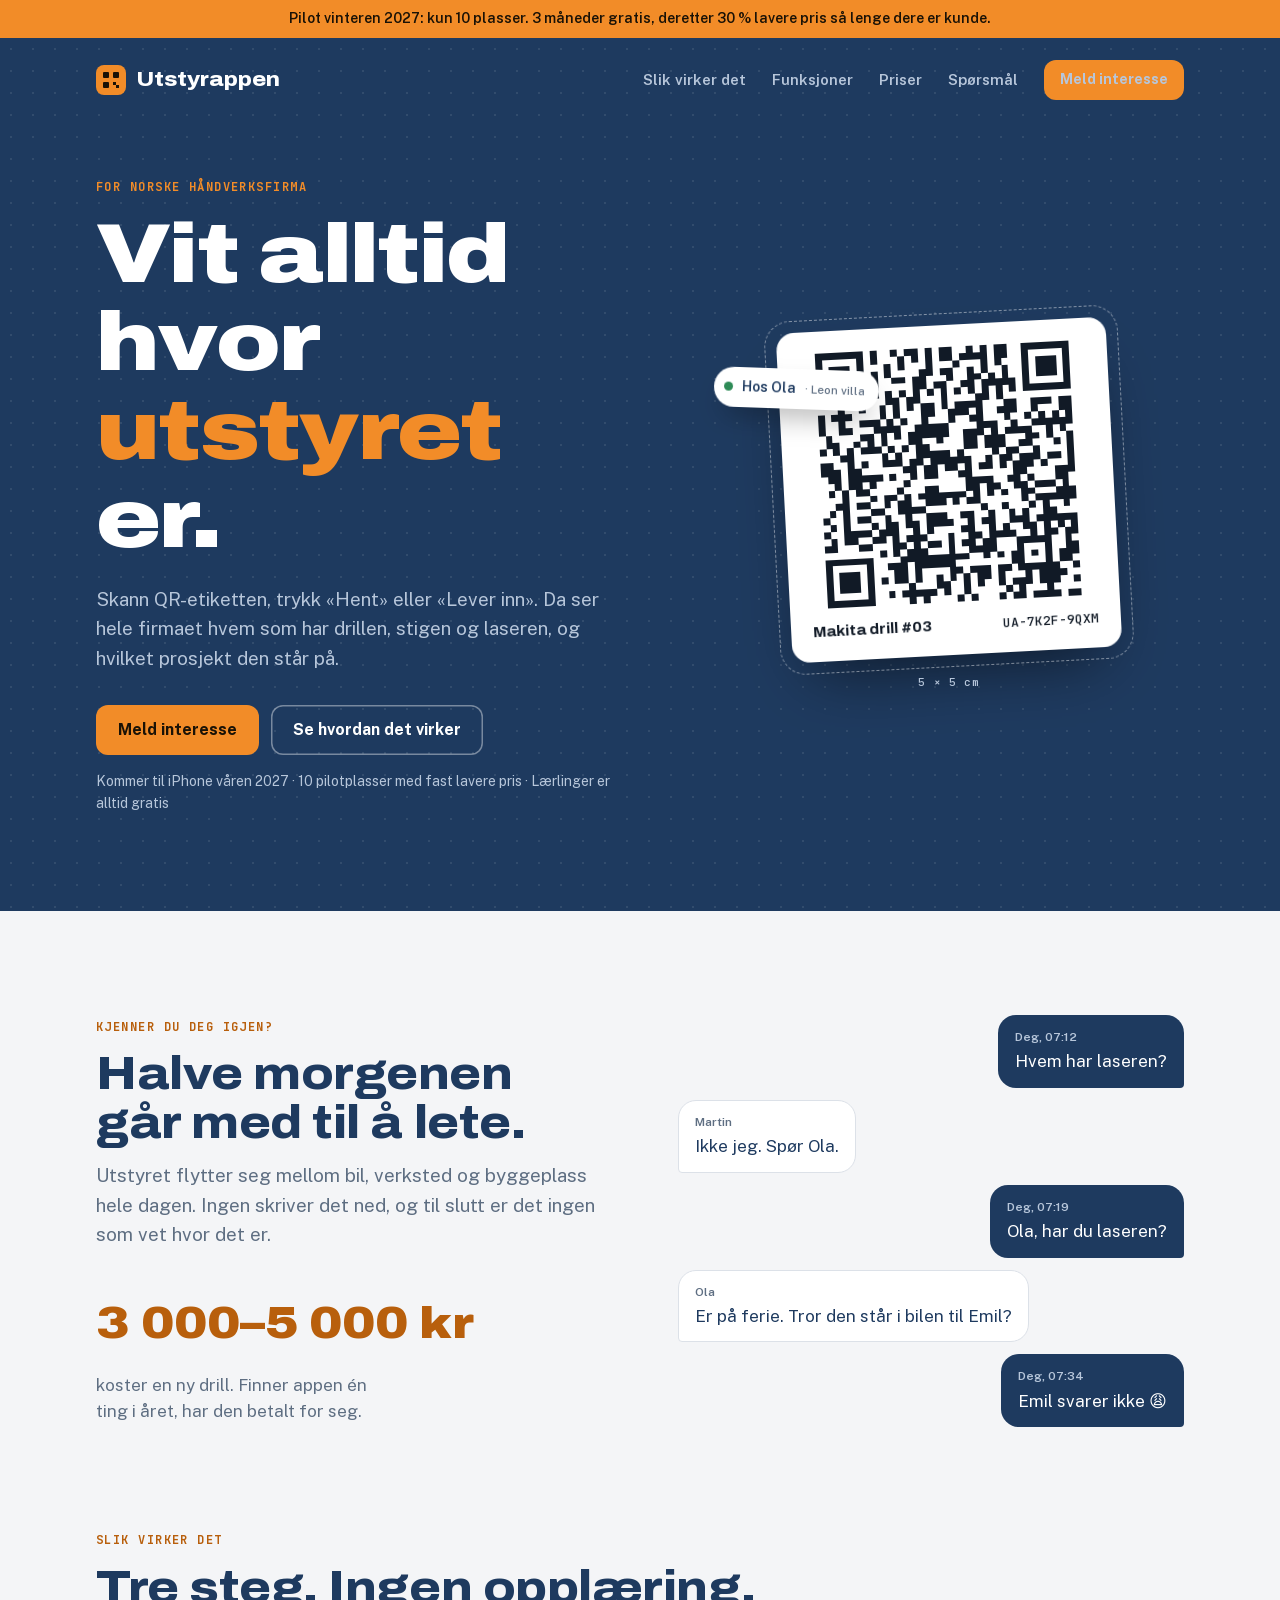
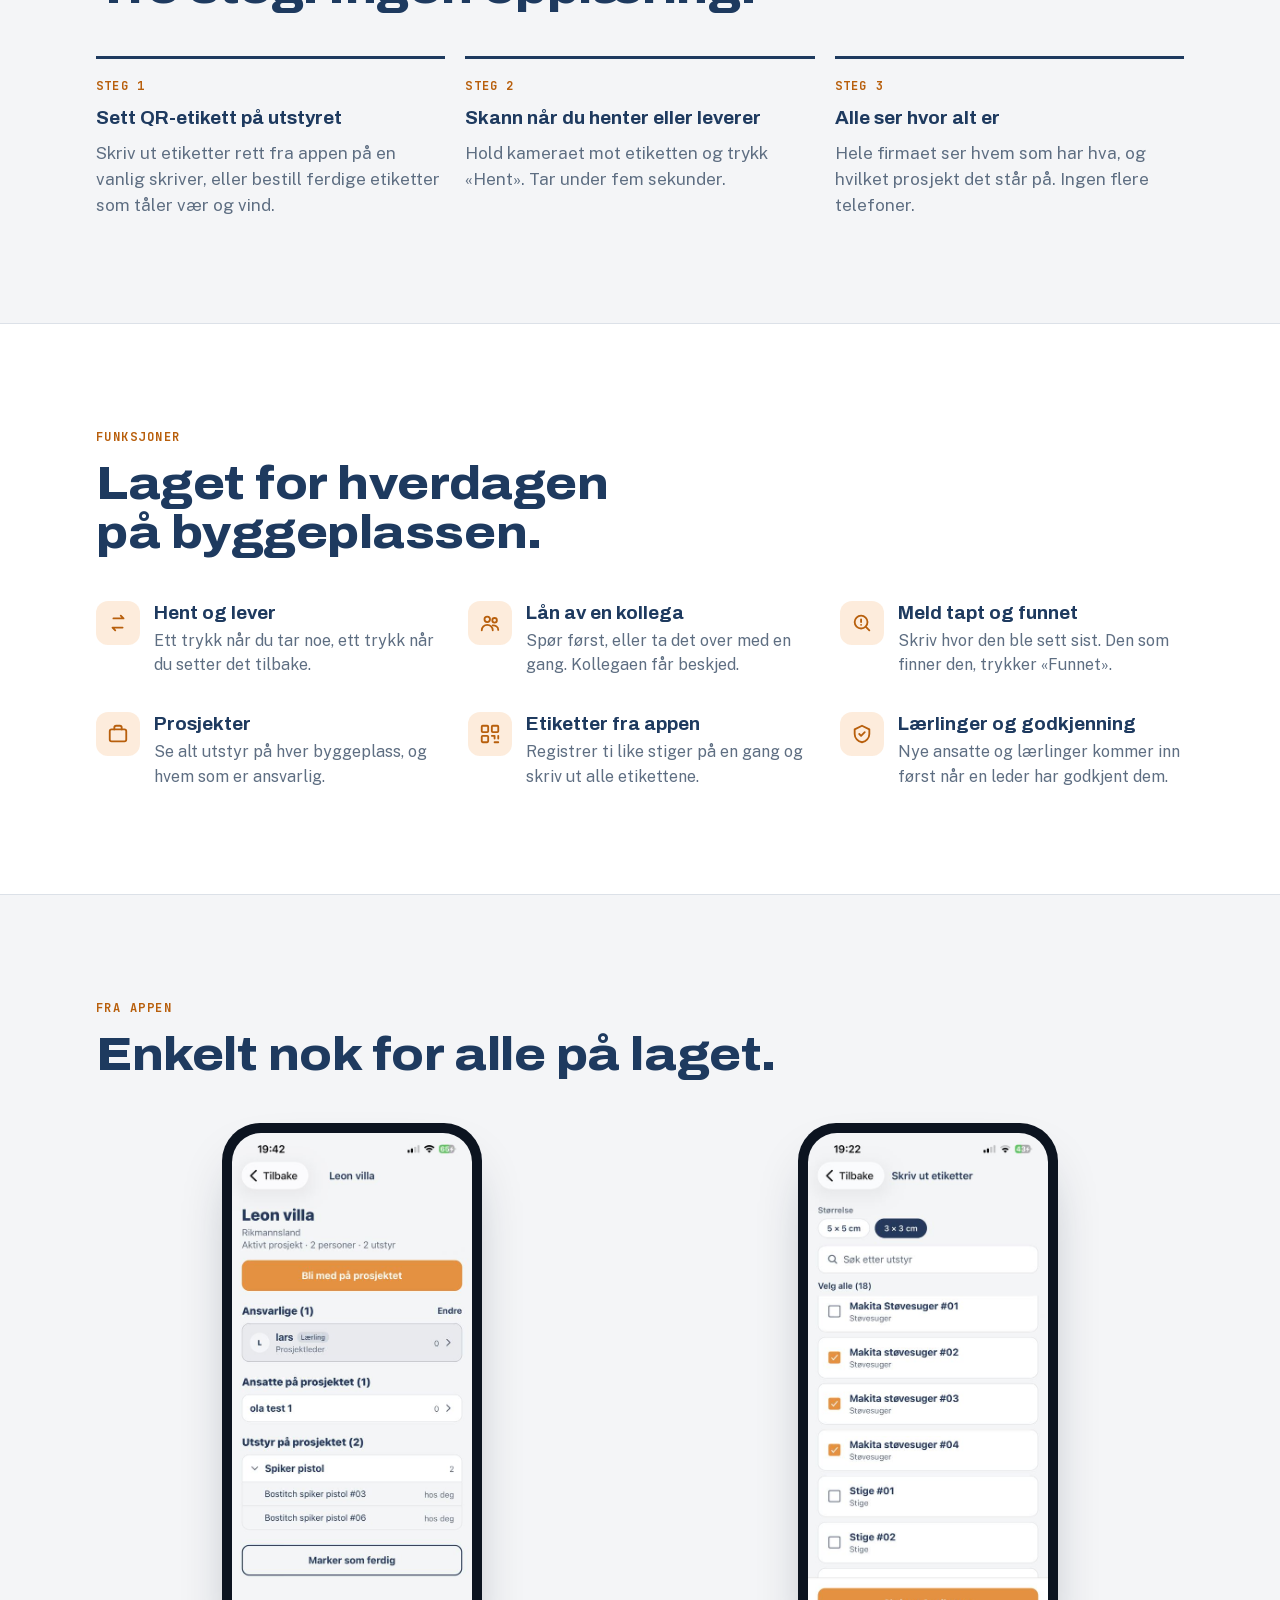
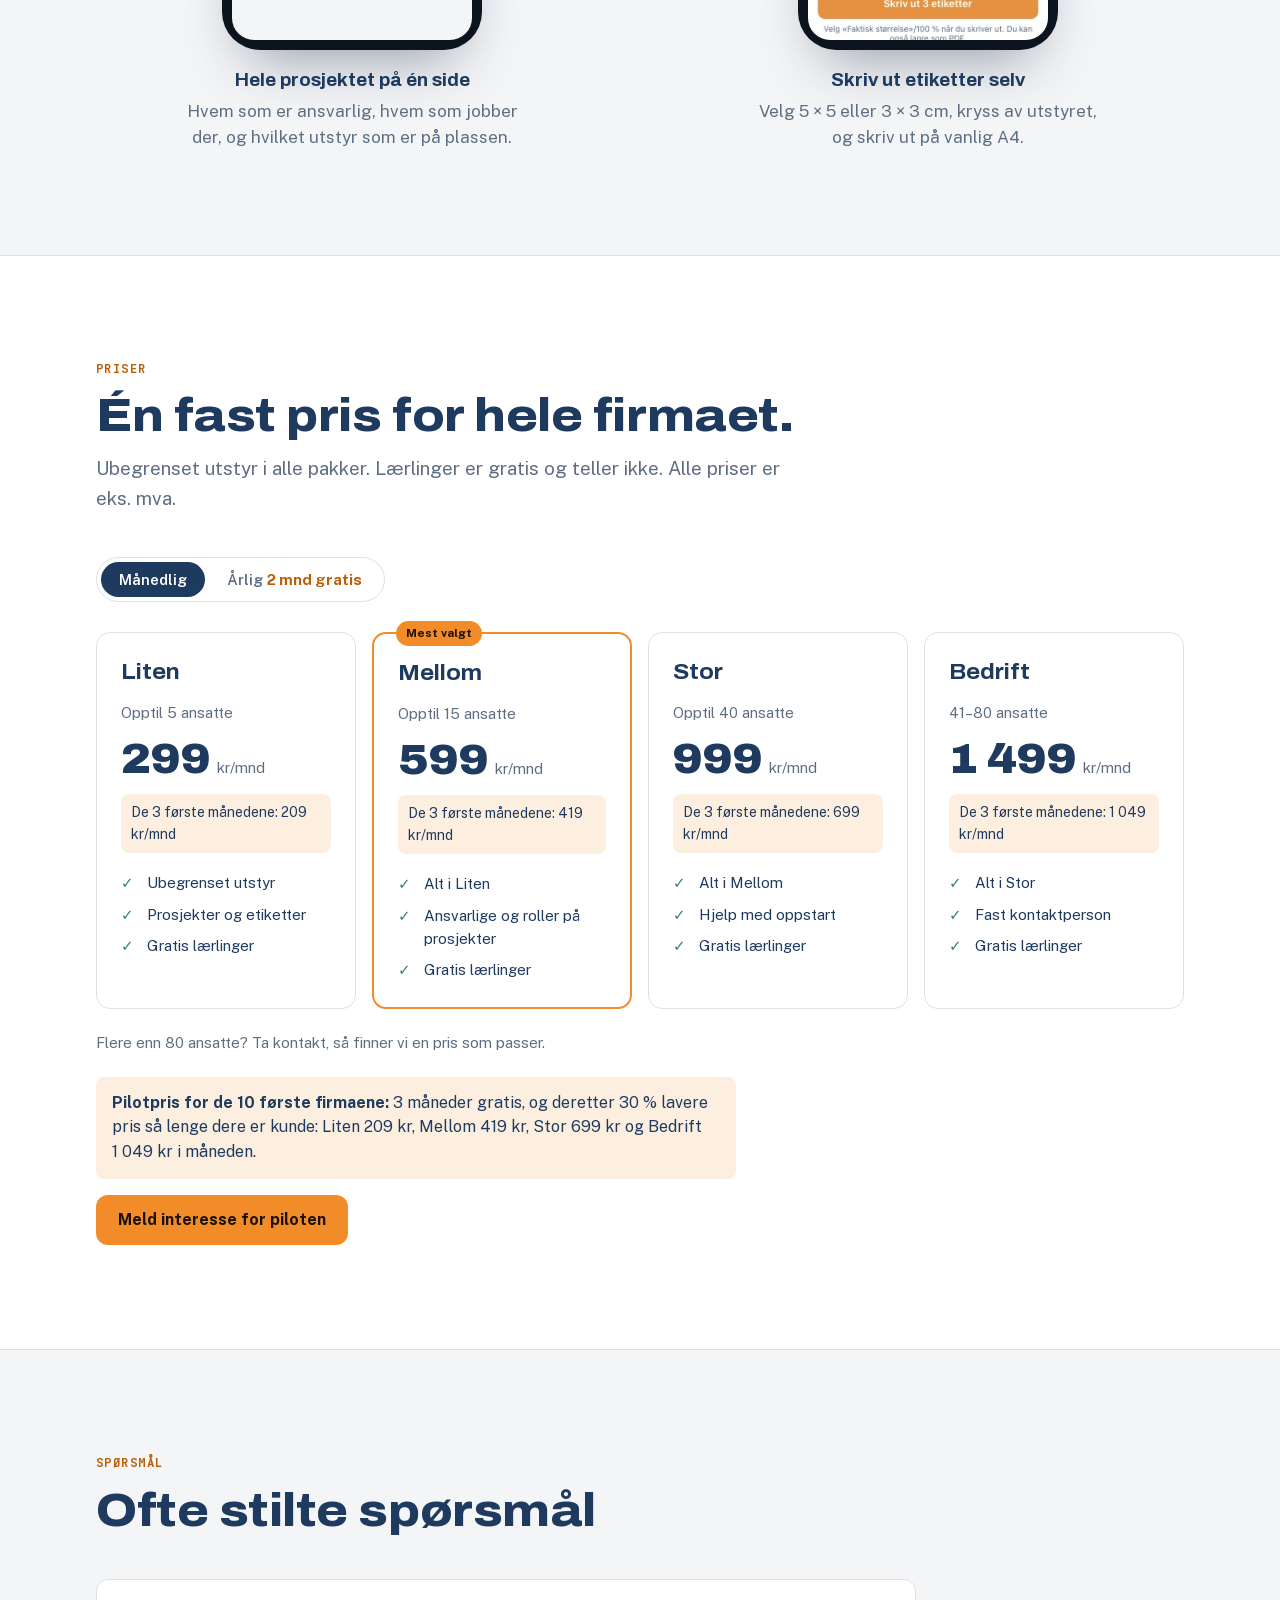
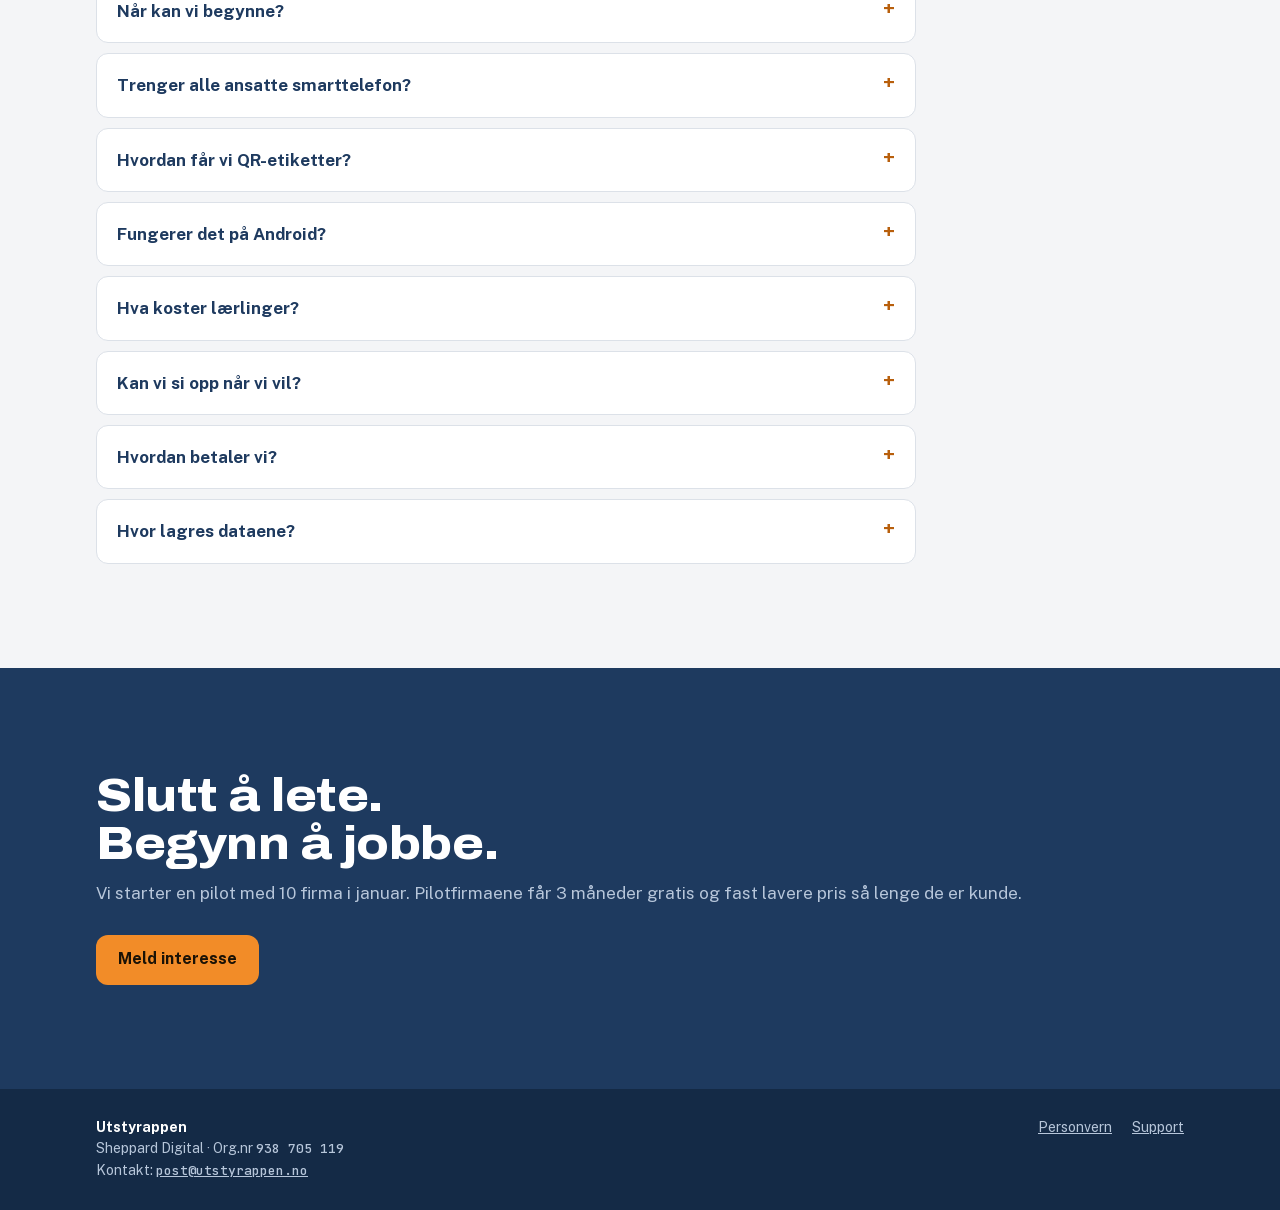
==== index.html @ 73974aae "Nettside: «E-posten er bekreftet»-side" ====
<!doctype html>
<html lang="nb">
<head>
<meta charset="utf-8">
<meta name="viewport" content="width=device-width, initial-scale=1, viewport-fit=cover">
<title>Utstyrappen – vit alltid hvor utstyret er</title>
<meta name="description" content="Utstyrappen holder oversikt over drill, stige, laser og alt annet utstyr i håndverksfirmaet. Skann QR-etiketten, trykk Hent eller Lever inn, og hele firmaet ser hvor alt er.">
<meta property="og:title" content="Utstyrappen – vit alltid hvor utstyret er">
<meta property="og:description" content="Utstyrsoversikt for norske håndverksfirma. Skann, hent og lever – hele firmaet ser hvor alt er.">
<meta property="og:url" content="https://utstyrappen.no/">
<meta property="og:type" content="website">
<meta property="og:locale" content="nb_NO">
<link rel="icon" href="favicon.svg" type="image/svg+xml">
<link rel="stylesheet" href="fonts.css">
<script>
// Lenker fra appens e-poster (bekreft e-post, nytt passord) lander her med nøkler i adressen.
// Send dem videre til en forklarende side, og fjern nøklene fra adressen.
(function () {
  var h = location.hash.slice(1), s = location.search.slice(1);
  if (!/(access_token|error_code|error_description|type)=/.test(h + '&' + s)) return;
  var p = new URLSearchParams(h + '&' + s);
  var dit = p.get('error_code') || p.get('error') ? '?feil=1' : p.get('type') === 'recovery' ? '?type=recovery' : '';
  location.replace('/bekreftet.html' + dit);
})();
</script>
<style>
html { -webkit-text-size-adjust: 100%; }
body { margin: 0; }
img { max-width: 100%; }
/* Layout: a workshop label sheet — navy band hero holding one oversized QR label, then calm white sections on a cool grey ground */
:root {
  --navy: #1E3A5F;
  --navy-deep: #142A46;
  --orange: #F28C28;
  --orange-ink: #B85F0C;
  --bg: #F4F5F7;
  --surface: #FFFFFF;
  --ink: #1E3A5F;
  --muted: #5E6E82;
  --line: #DCE1E8;
  --label: #FFFFFF;
  --label-ink: #111A26;
  --on-navy: #FFFFFF;
  --on-navy-muted: #B7C6DA;
  --font-display: "Archivo", "Arial Narrow", system-ui, sans-serif;
  --font-body: "Public Sans", system-ui, -apple-system, "Segoe UI", sans-serif;
  --font-mono: "JetBrains Mono", ui-monospace, "SF Mono", Menlo, monospace;
  --r: 14px;
}
@media (prefers-color-scheme: dark) {
  :root:not([data-theme="light"]) {
    --navy: #17304F; --navy-deep: #0E1F35; --orange: #F59A3E; --orange-ink: #F59A3E;
    --bg: #0E1621; --surface: #172231; --ink: #E4ECF6; --muted: #93A3B8; --line: #263447;
    --label: #F7F8FA; --label-ink: #111A26; --on-navy: #FFFFFF; --on-navy-muted: #A9BAD0;
    color-scheme: dark;
  }
}
:root[data-theme="dark"] {
  --navy: #17304F; --navy-deep: #0E1F35; --orange: #F59A3E; --orange-ink: #F59A3E;
  --bg: #0E1621; --surface: #172231; --ink: #E4ECF6; --muted: #93A3B8; --line: #263447;
  --label: #F7F8FA; --label-ink: #111A26; --on-navy: #FFFFFF; --on-navy-muted: #A9BAD0;
  color-scheme: dark;
}

* { box-sizing: border-box; }
body { background: var(--bg); color: var(--ink); font-family: var(--font-body); font-size: 17px; line-height: 1.55; }
h1, h2, h3 { font-family: var(--font-display); text-wrap: balance; margin: 0; line-height: 1.05; }
h2 { font-size: clamp(30px, 4.6vw, 46px); font-weight: 800; font-stretch: 112%; letter-spacing: -0.01em; }
h3 { font-size: 19px; font-weight: 700; font-stretch: 100%; line-height: 1.25; }
p { margin: 0; }
a { color: inherit; }
:focus-visible { outline: 3px solid var(--orange); outline-offset: 3px; border-radius: 6px; }

.wrap { max-width: 1120px; margin: 0 auto; padding-left: max(16px, env(safe-area-inset-left, 0px)); padding-right: max(16px, env(safe-area-inset-right, 0px)); }
section { padding-block: clamp(56px, 9vw, 104px); }
.eyebrow { font-family: var(--font-mono); font-size: 12px; font-weight: 700; letter-spacing: 0.12em; text-transform: uppercase; color: var(--orange-ink); }
.lead { color: var(--muted); font-size: 19px; max-width: 58ch; }
.section-head { display: grid; gap: 14px; margin-bottom: 44px; max-width: 760px; }

/* Utkast-stripe */
.draft { background: var(--orange); color: #1A1206; font-size: 14px; font-weight: 600; }
.draft .wrap { padding-block: 8px; display: flex; gap: 8px; flex-wrap: wrap; justify-content: center; text-align: center; }

/* Topplinje + hero */
.hero { background: var(--navy); color: var(--on-navy); padding-block: 0 clamp(56px, 8vw, 96px); position: relative; overflow: hidden; }
.hero::before { content: ""; position: absolute; inset: 0; background-image: radial-gradient(color-mix(in srgb, var(--on-navy) 9%, transparent) 1px, transparent 1px); background-size: 22px 22px; pointer-events: none; }
nav { position: relative; display: flex; align-items: center; justify-content: space-between; gap: 16px; padding-block: 22px; }
.brand { display: flex; align-items: center; gap: 10px; font-family: var(--font-display); font-weight: 800; font-stretch: 110%; font-size: 21px; text-decoration: none; }
.brand-mark { width: 30px; height: 30px; border-radius: 8px; background: var(--orange); display: grid; place-items: center; }
.navlinks { display: flex; gap: 26px; align-items: center; font-weight: 600; font-size: 15px; }
.navlinks a { text-decoration: none; color: var(--on-navy-muted); }
.navlinks a:hover { color: var(--on-navy); }
@media (max-width: 760px) { .navlinks a:not(.btn) { display: none; } }

.hero-grid { position: relative; display: grid; grid-template-columns: 1.15fr 1fr; gap: clamp(32px, 6vw, 80px); align-items: center; padding-top: clamp(24px, 5vw, 56px); }
@media (max-width: 860px) { .hero-grid { grid-template-columns: 1fr; } }
.hero h1 { font-size: clamp(44px, 7.4vw, 84px); font-weight: 900; font-stretch: 118%; letter-spacing: -0.02em; }
.hero h1 em { font-style: normal; color: var(--orange); }
.hero .lead { color: var(--on-navy-muted); margin-top: 22px; }
.cta-row { display: flex; flex-wrap: wrap; gap: 12px; margin-top: 32px; }
.btn { display: inline-flex; align-items: center; justify-content: center; gap: 8px; height: 50px; padding: 0 22px; border-radius: 12px; font-weight: 700; font-size: 16px; text-decoration: none; border: 0; cursor: pointer; font-family: var(--font-body); }
.btn-orange { background: var(--orange); color: #1A1206; }
.btn-orange:hover { filter: brightness(1.06); }
.btn-ghost { background: transparent; color: var(--on-navy); box-shadow: inset 0 0 0 1.5px color-mix(in srgb, var(--on-navy) 40%, transparent); }
.btn-small { height: 40px; padding: 0 16px; font-size: 14px; }
.hero-note { margin-top: 16px; font-size: 14px; color: var(--on-navy-muted); }

/* Den store etiketten */
.label-stage { position: relative; display: grid; place-items: center; padding: 28px 8px 40px; }
.label { position: relative; width: min(330px, 82vw); aspect-ratio: 1; max-width: 100%; background: var(--label); color: var(--label-ink); border-radius: 18px; padding: 22px 22px 18px; display: grid; grid-template-rows: 1fr auto; gap: 12px; box-shadow: 0 30px 60px -20px rgba(0,0,0,.55); transform: rotate(-3deg); }
.label::after { content: ""; position: absolute; inset: -12px; border: 1.5px dashed color-mix(in srgb, var(--on-navy) 45%, transparent); border-radius: 26px; pointer-events: none; }
.label svg { width: 100%; height: 100%; display: block; }
.label svg path[stroke] { stroke: var(--label-ink); }
.label-meta { display: flex; justify-content: space-between; align-items: baseline; gap: 8px; font-family: var(--font-mono); font-size: 13px; }
.label-meta b { font-family: var(--font-display); font-stretch: 105%; font-size: 15px; }
.dim { position: absolute; font-family: var(--font-mono); font-size: 11px; color: var(--on-navy-muted); letter-spacing: .06em; }
.dim-x { bottom: 4px; left: 50%; transform: translateX(-50%); }
.dim-y { right: -6px; top: 50%; transform: translateY(-50%) rotate(90deg); }
.chip { position: absolute; left: 0; top: 18%; background: var(--surface); color: var(--ink); border-radius: 999px; padding: 9px 14px 9px 10px; display: flex; align-items: center; gap: 9px; font-size: 14px; font-weight: 600; box-shadow: 0 14px 30px -12px rgba(0,0,0,.5); transform: rotate(2deg); }
.chip .dot { width: 9px; height: 9px; border-radius: 50%; background: #2E8B57; }
.chip small { color: var(--muted); font-weight: 500; }
@media (max-width: 480px) { .chip { left: -4px; top: 4%; } }

/* Problem */
.calls { display: grid; gap: 12px; max-width: 560px; }
.bubble { background: var(--surface); border: 1px solid var(--line); border-radius: 18px 18px 18px 4px; padding: 12px 16px; width: fit-content; max-width: 100%; }
.bubble.me { justify-self: end; border-radius: 18px 18px 4px 18px; background: var(--navy); color: var(--on-navy); border-color: transparent; }
.bubble small { display: block; font-size: 12px; color: var(--muted); font-weight: 600; margin-bottom: 2px; }
.bubble.me small { color: var(--on-navy-muted); }
.problem-grid { display: grid; grid-template-columns: 1fr 1fr; gap: clamp(32px, 6vw, 80px); align-items: center; }
@media (max-width: 860px) { .problem-grid { grid-template-columns: 1fr; } }
.cost { margin-top: 26px; display: flex; gap: 14px; align-items: baseline; flex-wrap: wrap; }
.cost strong { font-family: var(--font-display); font-weight: 900; font-stretch: 115%; font-size: 44px; color: var(--orange-ink); font-variant-numeric: tabular-nums; }
.cost span { color: var(--muted); max-width: 30ch; }

/* Steg */
.steps { display: grid; grid-template-columns: repeat(3, 1fr); gap: 20px; counter-reset: s; }
@media (max-width: 860px) { .steps { grid-template-columns: 1fr; } }
.step { border-top: 3px solid var(--ink); padding-top: 18px; display: grid; gap: 10px; align-content: start; }
.step::before { counter-increment: s; content: "Steg " counter(s); font-family: var(--font-mono); font-size: 12px; font-weight: 700; letter-spacing: .1em; text-transform: uppercase; color: var(--orange-ink); }
.step p { color: var(--muted); }

/* Funksjoner */
.band { background: var(--surface); border-block: 1px solid var(--line); }
.features { display: grid; grid-template-columns: repeat(3, 1fr); gap: 34px 28px; }
@media (max-width: 860px) { .features { grid-template-columns: repeat(2, 1fr); } }
@media (max-width: 520px) { .features { grid-template-columns: 1fr; } }
.feature { display: grid; grid-template-columns: 44px 1fr; gap: 14px; align-items: start; }
.feature .ico { width: 44px; height: 44px; border-radius: 12px; background: color-mix(in srgb, var(--orange) 16%, transparent); display: grid; place-items: center; color: var(--orange-ink); }
.feature .ico svg { width: 22px; height: 22px; }
.feature div { min-width: 0; display: grid; gap: 4px; }
.feature p { color: var(--muted); font-size: 16px; }

/* Skjermbilder */
.shots { display: grid; grid-template-columns: 1fr 1fr; gap: clamp(24px, 5vw, 64px); align-items: start; }
@media (max-width: 700px) { .shots { grid-template-columns: 1fr; } }
.shot { display: grid; gap: 18px; justify-items: center; text-align: center; }
.phone { width: min(260px, 72vw); max-width: 100%; border-radius: 38px; padding: 10px; background: #0C1420; box-shadow: 0 30px 60px -25px rgba(15,30,50,.45); }
.phone img { display: block; width: 100%; height: auto; aspect-ratio: 9 / 19; object-fit: cover; object-position: top; border-radius: 29px 29px 22px 22px; }
.shot p { color: var(--muted); max-width: 34ch; }

/* Priser */
.toggle { display: inline-flex; background: var(--surface); border: 1px solid var(--line); border-radius: 999px; padding: 4px; gap: 4px; margin-bottom: 30px; }
.toggle button { border: 0; background: transparent; color: var(--muted); font: 600 15px var(--font-body); padding: 9px 18px; border-radius: 999px; cursor: pointer; }
.toggle button[aria-pressed="true"] { background: var(--navy); color: var(--on-navy); }
.toggle .save { color: var(--orange-ink); font-weight: 700; }
.toggle button[aria-pressed="true"] .save { color: var(--orange); }
.plans { display: grid; grid-template-columns: repeat(4, 1fr); gap: 16px; }
@media (max-width: 1000px) { .plans { grid-template-columns: repeat(2, 1fr); } }
@media (max-width: 600px) { .plans { grid-template-columns: 1fr; } }
.plan { background: var(--surface); border: 1px solid var(--line); border-radius: var(--r); padding: 26px 24px; display: grid; gap: 14px; align-content: start; }
.plan.pop { border: 2px solid var(--orange); position: relative; }
.plan.pop::before { content: "Mest valgt"; position: absolute; top: -13px; left: 22px; background: var(--orange); color: #1A1206; font-size: 12px; font-weight: 700; padding: 3px 10px; border-radius: 999px; }
.plan h3 { font-size: 22px; font-stretch: 110%; }
.plan .who { color: var(--muted); font-size: 15px; }
.price { display: flex; align-items: baseline; gap: 6px; font-variant-numeric: tabular-nums; }
.price b { font-family: var(--font-display); font-size: 42px; font-weight: 900; font-stretch: 108%; line-height: 1; }
.price span { color: var(--muted); font-size: 15px; }
.deal { font-size: 14px; background: color-mix(in srgb, var(--orange) 14%, transparent); color: var(--ink); border-radius: 8px; padding: 8px 10px; }
.plan ul { list-style: none; padding: 0; margin: 4px 0 0; display: grid; gap: 8px; font-size: 15px; }
.plan li { display: grid; grid-template-columns: 18px 1fr; gap: 8px; }
.plan li::before { content: "✓"; color: #2E8B57; font-weight: 800; }
.plans-note { margin-top: 22px; color: var(--muted); font-size: 15px; }

/* FAQ */
.faq { display: grid; gap: 10px; max-width: 820px; }
details { background: var(--surface); border: 1px solid var(--line); border-radius: 12px; padding: 0 20px; }
summary { cursor: pointer; list-style: none; padding: 18px 0; font-weight: 700; display: flex; justify-content: space-between; gap: 16px; }
summary::-webkit-details-marker { display: none; }
summary::after { content: "+"; font-family: var(--font-mono); color: var(--orange-ink); font-size: 20px; line-height: 1; }
details[open] summary::after { content: "–"; }
details p { padding-bottom: 18px; color: var(--muted); max-width: 65ch; }

/* Avslutning */
.final { background: var(--navy); color: var(--on-navy); text-align: left; }
.final-grid { display: flex; flex-wrap: wrap; gap: 28px; align-items: center; justify-content: space-between; }
.final h2 { max-width: 16ch; }
.final p { color: var(--on-navy-muted); margin-top: 12px; }

footer { background: var(--navy-deep); color: var(--on-navy-muted); font-size: 14px; }
footer .wrap { padding-block: 28px; display: flex; flex-wrap: wrap; gap: 14px 28px; justify-content: space-between; }
footer .links { display: flex; gap: 20px; flex-wrap: wrap; }
footer .mono { font-family: var(--font-mono); font-size: 13px; }

@media (prefers-reduced-motion: no-preference) {
  .label { animation: settle .9s cubic-bezier(.2,.8,.2,1) both; }
  .chip { animation: pop .5s .6s cubic-bezier(.2,.8,.2,1.2) both; }
  @keyframes settle { from { transform: rotate(-9deg) translateY(14px); } to { transform: rotate(-3deg); } }
  @keyframes pop { from { transform: rotate(2deg) scale(.85); } to { transform: rotate(2deg) scale(1); } }
}
</style>
</head>
<body>

<div class="draft"><div class="wrap">Pilot vinteren 2027: kun 10 plasser. 3 måneder gratis, deretter 30 % lavere pris så lenge dere er kunde.</div></div>

<header class="hero">
  <div class="wrap">
    <nav aria-label="Hovedmeny">
      <a class="brand" href="/">
        <span class="brand-mark" aria-hidden="true">
          <svg width="18" height="18" viewBox="0 0 18 18"><rect x="1" y="1" width="6" height="6" rx="1" fill="#1A1206"/><rect x="11" y="1" width="6" height="6" rx="1" fill="#1A1206"/><rect x="1" y="11" width="6" height="6" rx="1" fill="#1A1206"/><rect x="11" y="11" width="3" height="3" fill="#1A1206"/><rect x="14" y="14" width="3" height="3" fill="#1A1206"/></svg>
        </span>
        Utstyrappen
      </a>
      <div class="navlinks">
        <a href="#slik">Slik virker det</a>
        <a href="#funksjoner">Funksjoner</a>
        <a href="#priser">Priser</a>
        <a href="#sporsmal">Spørsmål</a>
        <a class="btn btn-orange btn-small" href="mailto:post@utstyrappen.no?subject=Interessert%20i%20Utstyrappen&body=Hei%21%0A%0AVi%20er%20interessert%20i%20Utstyrappen.%0A%0AFirma%3A%0AAntall%20ansatte%3A%0ATelefon%3A%0A">Meld interesse</a>
      </div>
    </nav>

    <div class="hero-grid">
      <div>
        <p class="eyebrow" style="color: var(--orange)">For norske håndverksfirma</p>
        <h1 style="margin-top:14px">Vit alltid hvor <em>utstyret</em> er.</h1>
        <p class="lead">Skann QR-etiketten, trykk «Hent» eller «Lever inn». Da ser hele firmaet hvem som har drillen, stigen og laseren, og hvilket prosjekt den står på.</p>
        <div class="cta-row">
          <a class="btn btn-orange" href="mailto:post@utstyrappen.no?subject=Interessert%20i%20Utstyrappen&body=Hei%21%0A%0AVi%20er%20interessert%20i%20Utstyrappen.%0A%0AFirma%3A%0AAntall%20ansatte%3A%0ATelefon%3A%0A">Meld interesse</a>
          <a class="btn btn-ghost" href="#slik">Se hvordan det virker</a>
        </div>
        <p class="hero-note">Kommer til iPhone våren 2027 · 10 pilotplasser med fast lavere pris · Lærlinger er alltid gratis</p>
      </div>

      <div class="label-stage" aria-label="Eksempel på QR-etikett">
        <div class="label">
          <svg aria-hidden="true" xmlns="http://www.w3.org/2000/svg" viewBox="0 0 37 37" shape-rendering="crispEdges"><path stroke="#000000" d="M0 0.5h7m1 0h1m2 0h1m1 0h2m1 0h1m1 0h2m2 0h1m1 0h1m1 0h2m2 0h7M0 1.5h1m5 0h1m1 0h1m3 0h1m1 0h1m1 0h1m1 0h2m1 0h4m1 0h2m2 0h1m5 0h1M0 2.5h1m1 0h3m1 0h1m3 0h1m1 0h1m3 0h1m3 0h1m3 0h1m1 0h1m3 0h1m1 0h3m1 0h1M0 3.5h1m1 0h3m1 0h1m1 0h1m1 0h1m4 0h2m1 0h2m2 0h1m1 0h1m2 0h1m2 0h1m1 0h3m1 0h1M0 4.5h1m1 0h3m1 0h1m1 0h1m2 0h2m1 0h2m3 0h1m2 0h2m1 0h1m1 0h1m2 0h1m1 0h3m1 0h1M0 5.5h1m5 0h1m1 0h1m5 0h2m1 0h2m2 0h2m1 0h5m1 0h1m5 0h1M0 6.5h7m1 0h1m1 0h1m1 0h1m1 0h1m1 0h1m1 0h1m1 0h1m1 0h1m1 0h1m1 0h1m1 0h1m1 0h7M10 7.5h2m1 0h2m3 0h1m4 0h2m1 0h1M3 8.5h1m2 0h1m2 0h1m1 0h1m1 0h1m1 0h2m1 0h1m1 0h4m3 0h2m2 0h3m1 0h2M0 9.5h1m1 0h3m4 0h1m1 0h1m3 0h2m2 0h3m1 0h1m2 0h3m2 0h1m3 0h2M0 10.5h1m2 0h1m2 0h3m1 0h1m1 0h1m2 0h1m3 0h1m2 0h2m3 0h1m2 0h1m1 0h1m1 0h1m1 0h1M0 11.5h1m2 0h2m3 0h4m2 0h5m4 0h3m2 0h1m2 0h6M1 12.5h1m4 0h2m1 0h1m1 0h1m1 0h6m2 0h3m1 0h1m1 0h4m2 0h1m1 0h1M1 13.5h2m2 0h1m1 0h1m1 0h1m3 0h2m2 0h1m3 0h2m1 0h3m3 0h2m1 0h1m2 0h1M0 14.5h1m1 0h1m1 0h1m1 0h3m1 0h1m1 0h1m1 0h2m5 0h2m1 0h3m2 0h2m3 0h1m1 0h1M3 15.5h2m4 0h1m1 0h1m2 0h5m1 0h1m4 0h1m1 0h2m2 0h1m4 0h1M0 16.5h2m2 0h1m1 0h1m2 0h3m1 0h2m1 0h6m2 0h1m1 0h2m1 0h3m1 0h2m1 0h1M0 17.5h3m1 0h2m6 0h2m1 0h2m1 0h2m1 0h1m1 0h2m1 0h1m1 0h3m1 0h1m3 0h1M1 18.5h2m1 0h5m1 0h1m2 0h1m1 0h2m3 0h2m6 0h2m4 0h3M2 19.5h1m1 0h2m1 0h1m4 0h1m8 0h4m2 0h2m1 0h1m3 0h2M1 20.5h1m1 0h1m1 0h2m4 0h1m3 0h2m4 0h2m1 0h2m2 0h2m1 0h3m1 0h1M3 21.5h1m3 0h1m1 0h2m1 0h1m1 0h7m1 0h1m1 0h1m1 0h1m2 0h2m3 0h3M2 22.5h2m1 0h2m2 0h1m1 0h2m2 0h3m1 0h1m1 0h2m6 0h1m1 0h6M1 23.5h1m1 0h1m3 0h2m2 0h4m8 0h1m2 0h1m3 0h1m1 0h1m2 0h1M0 24.5h1m2 0h1m1 0h2m2 0h1m2 0h1m2 0h3m2 0h2m2 0h1m2 0h1m1 0h1m2 0h2M1 25.5h1m1 0h1m3 0h1m1 0h2m1 0h2m1 0h4m2 0h1m1 0h2m2 0h3m1 0h6M0 26.5h1m2 0h4m1 0h3m2 0h1m1 0h1m4 0h2m2 0h1m1 0h1m2 0h2m1 0h1m1 0h1m1 0h1M1 27.5h1m1 0h2m2 0h2m1 0h1m1 0h3m3 0h1m2 0h2m1 0h4m2 0h1m1 0h2m1 0h2M0 28.5h2m3 0h2m3 0h2m1 0h1m1 0h2m1 0h1m1 0h2m1 0h2m3 0h5m2 0h1M8 29.5h1m1 0h1m1 0h3m3 0h1m2 0h4m3 0h1m3 0h1m2 0h2M0 30.5h7m4 0h10m2 0h1m1 0h1m1 0h2m1 0h1m1 0h1m1 0h3M0 31.5h1m5 0h1m2 0h3m1 0h6m8 0h2m3 0h1m1 0h2M0 32.5h1m1 0h3m1 0h1m3 0h2m1 0h1m4 0h2m1 0h3m1 0h2m1 0h6m2 0h1M0 33.5h1m1 0h3m1 0h1m1 0h1m1 0h2m1 0h1m2 0h1m1 0h1m1 0h1m1 0h2m1 0h1m3 0h1m1 0h4M0 34.5h1m1 0h3m1 0h1m5 0h1m3 0h2m2 0h1m1 0h1m2 0h1m1 0h3m1 0h3m2 0h1M0 35.5h1m5 0h1m2 0h1m1 0h5m1 0h1m2 0h1m5 0h1m1 0h1m3 0h1M0 36.5h7m5 0h1m1 0h1m4 0h1m1 0h1m3 0h1m1 0h2m1 0h4m1 0h2"/></svg>

          <div class="label-meta"><b>Makita drill #03</b><span>UA-7K2F-9QXM</span></div>
        </div>
        <span class="dim dim-x">5 × 5 cm</span>
        <div class="chip" aria-hidden="true"><span class="dot"></span>Hos Ola <small>· Leon villa</small></div>
      </div>
    </div>
  </div>
</header>

<main>
  <section>
    <div class="wrap problem-grid">
      <div class="section-head" style="margin:0">
        <p class="eyebrow">Kjenner du deg igjen?</p>
        <h2>Halve morgenen går med til å lete.</h2>
        <p class="lead">Utstyret flytter seg mellom bil, verksted og byggeplass hele dagen. Ingen skriver det ned, og til slutt er det ingen som vet hvor det er.</p>
        <div class="cost"><strong>3 000–5 000 kr</strong><span>koster en ny drill. Finner appen én ting i året, har den betalt for seg.</span></div>
      </div>
      <div class="calls" aria-label="Eksempel på en vanlig samtale">
        <div class="bubble me"><small>Deg, 07:12</small>Hvem har laseren?</div>
        <div class="bubble"><small>Martin</small>Ikke jeg. Spør Ola.</div>
        <div class="bubble me"><small>Deg, 07:19</small>Ola, har du laseren?</div>
        <div class="bubble"><small>Ola</small>Er på ferie. Tror den står i bilen til Emil?</div>
        <div class="bubble me"><small>Deg, 07:34</small>Emil svarer ikke 😩</div>
      </div>
    </div>
  </section>

  <section id="slik" style="padding-top:0">
    <div class="wrap">
      <div class="section-head">
        <p class="eyebrow">Slik virker det</p>
        <h2>Tre steg. Ingen opplæring.</h2>
      </div>
      <div class="steps">
        <div class="step"><h3>Sett QR-etikett på utstyret</h3><p>Skriv ut etiketter rett fra appen på en vanlig skriver, eller bestill ferdige etiketter som tåler vær og vind.</p></div>
        <div class="step"><h3>Skann når du henter eller leverer</h3><p>Hold kameraet mot etiketten og trykk «Hent». Tar under fem sekunder.</p></div>
        <div class="step"><h3>Alle ser hvor alt er</h3><p>Hele firmaet ser hvem som har hva, og hvilket prosjekt det står på. Ingen flere telefoner.</p></div>
      </div>
    </div>
  </section>

  <section id="funksjoner" class="band">
    <div class="wrap">
      <div class="section-head">
        <p class="eyebrow">Funksjoner</p>
        <h2>Laget for hverdagen på byggeplassen.</h2>
      </div>
      <div class="features">
        <div class="feature"><span class="ico"><svg viewBox="0 0 24 24" fill="none" stroke="currentColor" stroke-width="2" stroke-linecap="round" stroke-linejoin="round"><path d="M7 7h11l-3-3M17 17H6l3 3"/></svg></span><div><h3>Hent og lever</h3><p>Ett trykk når du tar noe, ett trykk når du setter det tilbake.</p></div></div>
        <div class="feature"><span class="ico"><svg viewBox="0 0 24 24" fill="none" stroke="currentColor" stroke-width="2" stroke-linecap="round" stroke-linejoin="round"><circle cx="9" cy="8" r="3"/><circle cx="17" cy="9" r="2.5"/><path d="M3 20c0-3.3 2.7-6 6-6s6 2.7 6 6M15 14.5c3 0 6 1.8 6 5"/></svg></span><div><h3>Lån av en kollega</h3><p>Spør først, eller ta det over med en gang. Kollegaen får beskjed.</p></div></div>
        <div class="feature"><span class="ico"><svg viewBox="0 0 24 24" fill="none" stroke="currentColor" stroke-width="2" stroke-linecap="round" stroke-linejoin="round"><circle cx="11" cy="11" r="7"/><path d="m20 20-3.5-3.5M11 8v3M11 14h.01"/></svg></span><div><h3>Meld tapt og funnet</h3><p>Skriv hvor den ble sett sist. Den som finner den, trykker «Funnet».</p></div></div>
        <div class="feature"><span class="ico"><svg viewBox="0 0 24 24" fill="none" stroke="currentColor" stroke-width="2" stroke-linecap="round" stroke-linejoin="round"><rect x="3" y="7" width="18" height="13" rx="2"/><path d="M8 7V5a2 2 0 0 1 2-2h4a2 2 0 0 1 2 2v2"/></svg></span><div><h3>Prosjekter</h3><p>Se alt utstyr på hver byggeplass, og hvem som er ansvarlig.</p></div></div>
        <div class="feature"><span class="ico"><svg viewBox="0 0 24 24" fill="none" stroke="currentColor" stroke-width="2" stroke-linecap="round" stroke-linejoin="round"><rect x="3" y="3" width="7" height="7" rx="1"/><rect x="14" y="3" width="7" height="7" rx="1"/><rect x="3" y="14" width="7" height="7" rx="1"/><path d="M14 14h3v3M21 21h-4M21 14v3"/></svg></span><div><h3>Etiketter fra appen</h3><p>Registrer ti like stiger på en gang og skriv ut alle etikettene.</p></div></div>
        <div class="feature"><span class="ico"><svg viewBox="0 0 24 24" fill="none" stroke="currentColor" stroke-width="2" stroke-linecap="round" stroke-linejoin="round"><path d="M12 3 4 7v5c0 4.4 3.4 8.2 8 9 4.6-.8 8-4.6 8-9V7l-8-4z"/><path d="m9 12 2 2 4-4"/></svg></span><div><h3>Lærlinger og godkjenning</h3><p>Nye ansatte og lærlinger kommer inn først når en leder har godkjent dem.</p></div></div>
      </div>
    </div>
  </section>

  <section>
    <div class="wrap">
      <div class="section-head">
        <p class="eyebrow">Fra appen</p>
        <h2>Enkelt nok for alle på laget.</h2>
      </div>
      <div class="shots">
        <figure class="shot" style="margin:0">
          <div class="phone"><img src="[data-uri]" alt="Prosjektsiden i appen med ansvarlige, ansatte og utstyr på prosjektet" width="520" height="1125" loading="lazy"></div>
          <figcaption><h3>Hele prosjektet på én side</h3><p style="margin-top:6px">Hvem som er ansvarlig, hvem som jobber der, og hvilket utstyr som er på plassen.</p></figcaption>
        </figure>
        <figure class="shot" style="margin:0">
          <div class="phone"><img src="[data-uri]" alt="Utskrift av etiketter i appen, med valg av størrelse og utstyr" width="520" height="1125" loading="lazy"></div>
          <figcaption><h3>Skriv ut etiketter selv</h3><p style="margin-top:6px">Velg 5 × 5 eller 3 × 3 cm, kryss av utstyret, og skriv ut på vanlig A4.</p></figcaption>
        </figure>
      </div>
    </div>
  </section>

  <section id="priser" class="band">
    <div class="wrap">
      <div class="section-head">
        <p class="eyebrow">Priser</p>
        <h2>Én fast pris for hele firmaet.</h2>
        <p class="lead">Ubegrenset utstyr i alle pakker. Lærlinger er gratis og teller ikke. Alle priser er eks. mva.</p>
      </div>
      <div class="toggle" role="group" aria-label="Velg betaling">
        <button id="bill-month" type="button" aria-pressed="true">Månedlig</button>
        <button id="bill-year" type="button" aria-pressed="false">Årlig <span class="save">2 mnd gratis</span></button>
      </div>
      <div class="plans">
        <div class="plan">
          <h3>Liten</h3><p class="who">Opptil 5 ansatte</p>
          <div class="price"><b data-m="299" data-y="2 990">299</b><span data-m="kr/mnd" data-y="kr/år">kr/mnd</span></div>
          <p class="deal" data-m="De 3 første månedene: 209 kr/mnd" data-y="Tilsvarer 249 kr/mnd">De 3 første månedene: 209 kr/mnd</p>
          <ul><li>Ubegrenset utstyr</li><li>Prosjekter og etiketter</li><li>Gratis lærlinger</li></ul>
        </div>
        <div class="plan pop">
          <h3>Mellom</h3><p class="who">Opptil 15 ansatte</p>
          <div class="price"><b data-m="599" data-y="5 990">599</b><span data-m="kr/mnd" data-y="kr/år">kr/mnd</span></div>
          <p class="deal" data-m="De 3 første månedene: 419 kr/mnd" data-y="Tilsvarer 499 kr/mnd">De 3 første månedene: 419 kr/mnd</p>
          <ul><li>Alt i Liten</li><li>Ansvarlige og roller på prosjekter</li><li>Gratis lærlinger</li></ul>
        </div>
        <div class="plan">
          <h3>Stor</h3><p class="who">Opptil 40 ansatte</p>
          <div class="price"><b data-m="999" data-y="9 990">999</b><span data-m="kr/mnd" data-y="kr/år">kr/mnd</span></div>
          <p class="deal" data-m="De 3 første månedene: 699 kr/mnd" data-y="Tilsvarer 833 kr/mnd">De 3 første månedene: 699 kr/mnd</p>
          <ul><li>Alt i Mellom</li><li>Hjelp med oppstart</li><li>Gratis lærlinger</li></ul>
        </div>
        <div class="plan">
          <h3>Bedrift</h3><p class="who">41–80 ansatte</p>
          <div class="price"><b data-m="1 499" data-y="14 990">1 499</b><span data-m="kr/mnd" data-y="kr/år">kr/mnd</span></div>
          <p class="deal" data-m="De 3 første månedene: 1 049 kr/mnd" data-y="Tilsvarer 1 249 kr/mnd">De 3 første månedene: 1 049 kr/mnd</p>
          <ul><li>Alt i Stor</li><li>Fast kontaktperson</li><li>Gratis lærlinger</li></ul>
        </div>
      </div>
      <p class="plans-note">Flere enn 80 ansatte? Ta kontakt, så finner vi en pris som passer.</p>
      <div class="deal" style="margin-top:22px;max-width:640px;font-size:16px;padding:14px 16px"><strong>Pilotpris for de 10 første firmaene:</strong> 3 måneder gratis, og deretter 30 % lavere pris så lenge dere er kunde: Liten 209 kr, Mellom 419 kr, Stor 699 kr og Bedrift 1 049 kr i måneden.</div>
      <p style="margin-top:16px"><a class="btn btn-orange" href="mailto:post@utstyrappen.no?subject=Interessert%20i%20Utstyrappen&body=Hei%21%0A%0AVi%20er%20interessert%20i%20Utstyrappen.%0A%0AFirma%3A%0AAntall%20ansatte%3A%0ATelefon%3A%0A">Meld interesse for piloten</a></p>
    </div>
  </section>

  <section id="sporsmal">
    <div class="wrap">
      <div class="section-head">
        <p class="eyebrow">Spørsmål</p>
        <h2>Ofte stilte spørsmål</h2>
      </div>
      <div class="faq">
        <details><summary>Når kan vi begynne?</summary><p>Vi starter en pilot med 10 firma i januar 2027, og appen kommer i App Store våren 2027. Pilotfirmaene får 3 måneder gratis, og deretter 30 % lavere pris så lenge de er kunde. Meld interesse, så tar vi kontakt og viser deg appen.</p></details>
        <details><summary>Trenger alle ansatte smarttelefon?</summary><p>Ja, appen brukes på mobilen. Den er gratis å laste ned for alle i firmaet. Det er firmaet som betaler abonnementet.</p></details>
        <details><summary>Hvordan får vi QR-etiketter?</summary><p>Du kan skrive dem ut selv fra appen på en vanlig skriver. Velg «Faktisk størrelse» eller 100 % når du skriver ut. Ferdige etiketter som tåler vær og vind kommer i salg senere.</p></details>
        <details><summary>Fungerer det på Android?</summary><p>Appen kommer først til iPhone. Android kommer etter.</p></details>
        <details><summary>Hva koster lærlinger?</summary><p>Ingenting. Lærlinger er gratis i alle pakker og teller ikke med i antall ansatte.</p></details>
        <details><summary>Kan vi si opp når vi vil?</summary><p>Ja. Med månedlig betaling kan dere si opp fra neste måned. Årlig betaling gjelder ut året dere har betalt for.</p></details>
        <details><summary>Hvordan betaler vi?</summary><p>Dere får faktura fra oss, månedlig eller årlig. Det skjer utenfor appen, så det er ingen kjøp i App Store.</p></details>
        <details><summary>Hvor lagres dataene?</summary><p>Dataene lagres trygt i EU, på servere i Stockholm, og deles aldri med andre. Hver bedrift ser bare sitt eget utstyr. Du finner detaljene i personvernerklæringen.</p></details>
      </div>
    </div>
  </section>

  <section class="final">
    <div class="wrap final-grid">
      <div>
        <h2>Slutt å lete. Begynn å jobbe.</h2>
        <p>Vi starter en pilot med 10 firma i januar. Pilotfirmaene får 3 måneder gratis og fast lavere pris så lenge de er kunde.</p>
      </div>
      <a class="btn btn-orange" href="mailto:post@utstyrappen.no?subject=Interessert%20i%20Utstyrappen&body=Hei%21%0A%0AVi%20er%20interessert%20i%20Utstyrappen.%0A%0AFirma%3A%0AAntall%20ansatte%3A%0ATelefon%3A%0A">Meld interesse</a>
    </div>
  </section>
</main>

<footer>
  <div class="wrap">
    <div>
      <div style="color:var(--on-navy);font-weight:700">Utstyrappen</div>
      <div>Sheppard Digital · Org.nr <span class="mono">938 705 119</span></div>
      <div>Kontakt: <a class="mono" href="mailto:post@utstyrappen.no">post@utstyrappen.no</a></div>
    </div>
    <div class="links">
      <a href="personvern.html">Personvern</a>
      <a href="mailto:support@utstyrappen.no">Support</a>
    </div>
  </div>
</footer>

<script>
(function () {
  var m = document.getElementById('bill-month');
  var y = document.getElementById('bill-year');
  function set(mode) {
    m.setAttribute('aria-pressed', String(mode === 'm'));
    y.setAttribute('aria-pressed', String(mode === 'y'));
    document.querySelectorAll('[data-m]').forEach(function (el) {
      el.textContent = el.getAttribute(mode === 'm' ? 'data-m' : 'data-y');
    });
  }
  m.addEventListener('click', function () { set('m'); });
  y.addEventListener('click', function () { set('y'); });
})();
</script>
</body>
</html>
---- fonts.css ----
/* Skriftene ligger på vår egen server (ingen henting fra Google ved besøk). Bare latinske tegn, inkl. æøå. */
@font-face { font-family: 'Archivo'; font-style: normal; font-weight: 400 900; font-stretch: 62% 125%; font-display: swap; src: url(fonts/Archivo.woff2) format('woff2'); }
@font-face { font-family: 'Public Sans'; font-style: normal; font-weight: 400 700; font-display: swap; src: url(fonts/PublicSans.woff2) format('woff2'); }
@font-face { font-family: 'JetBrains Mono'; font-style: normal; font-weight: 500 700; font-display: swap; src: url(fonts/JetBrainsMono.woff2) format('woff2'); }
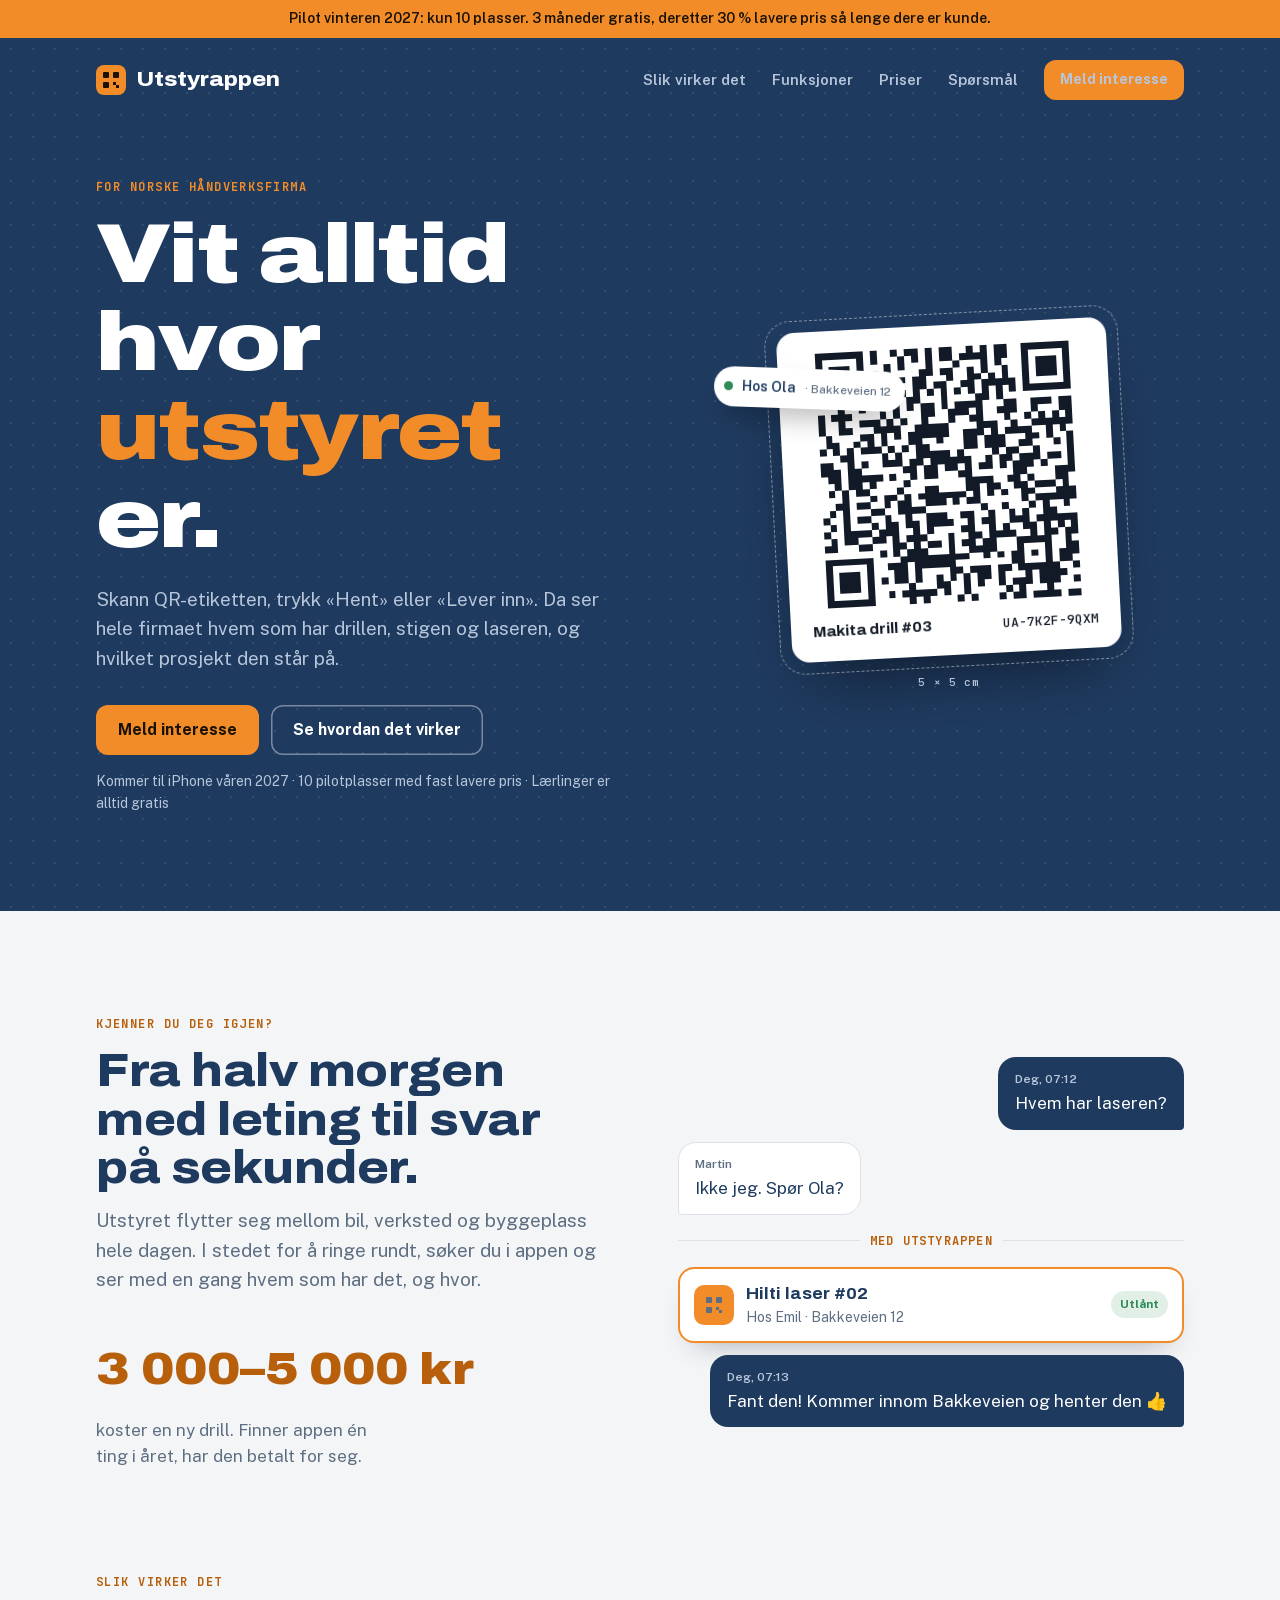
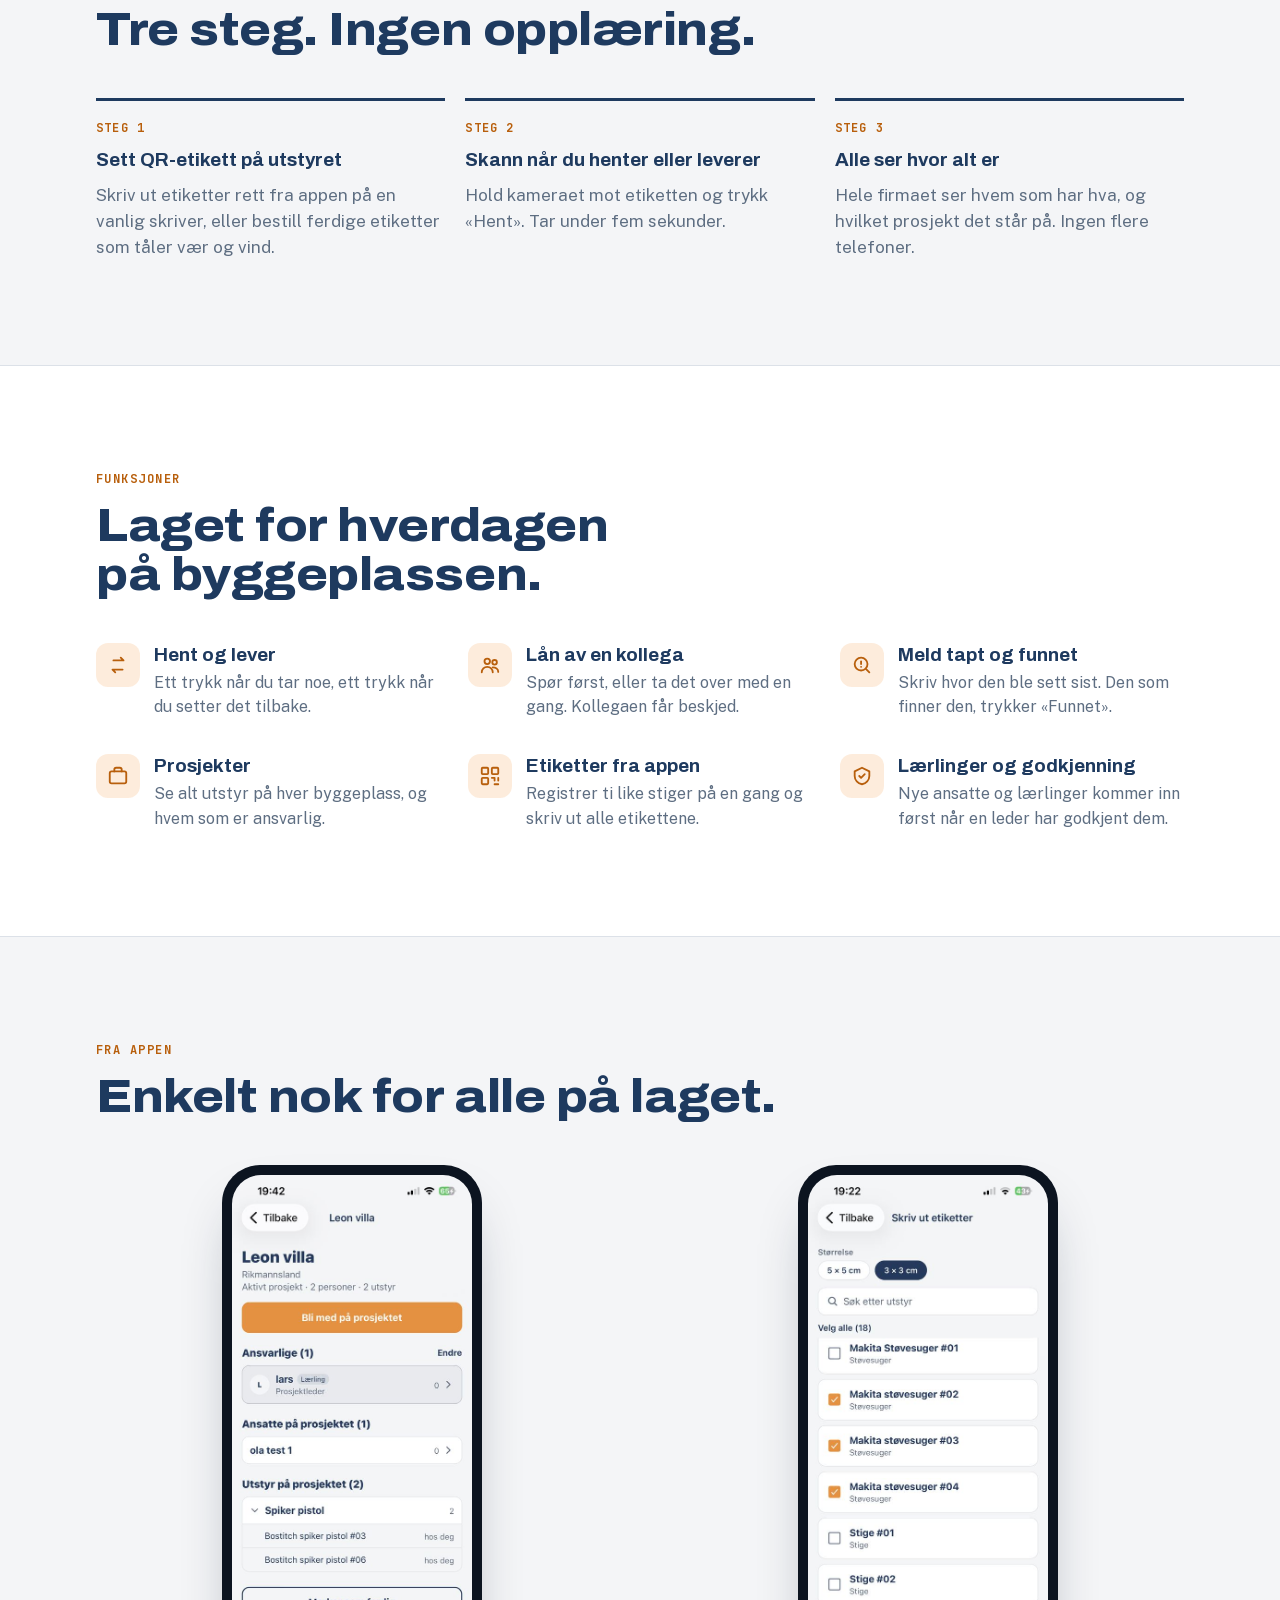
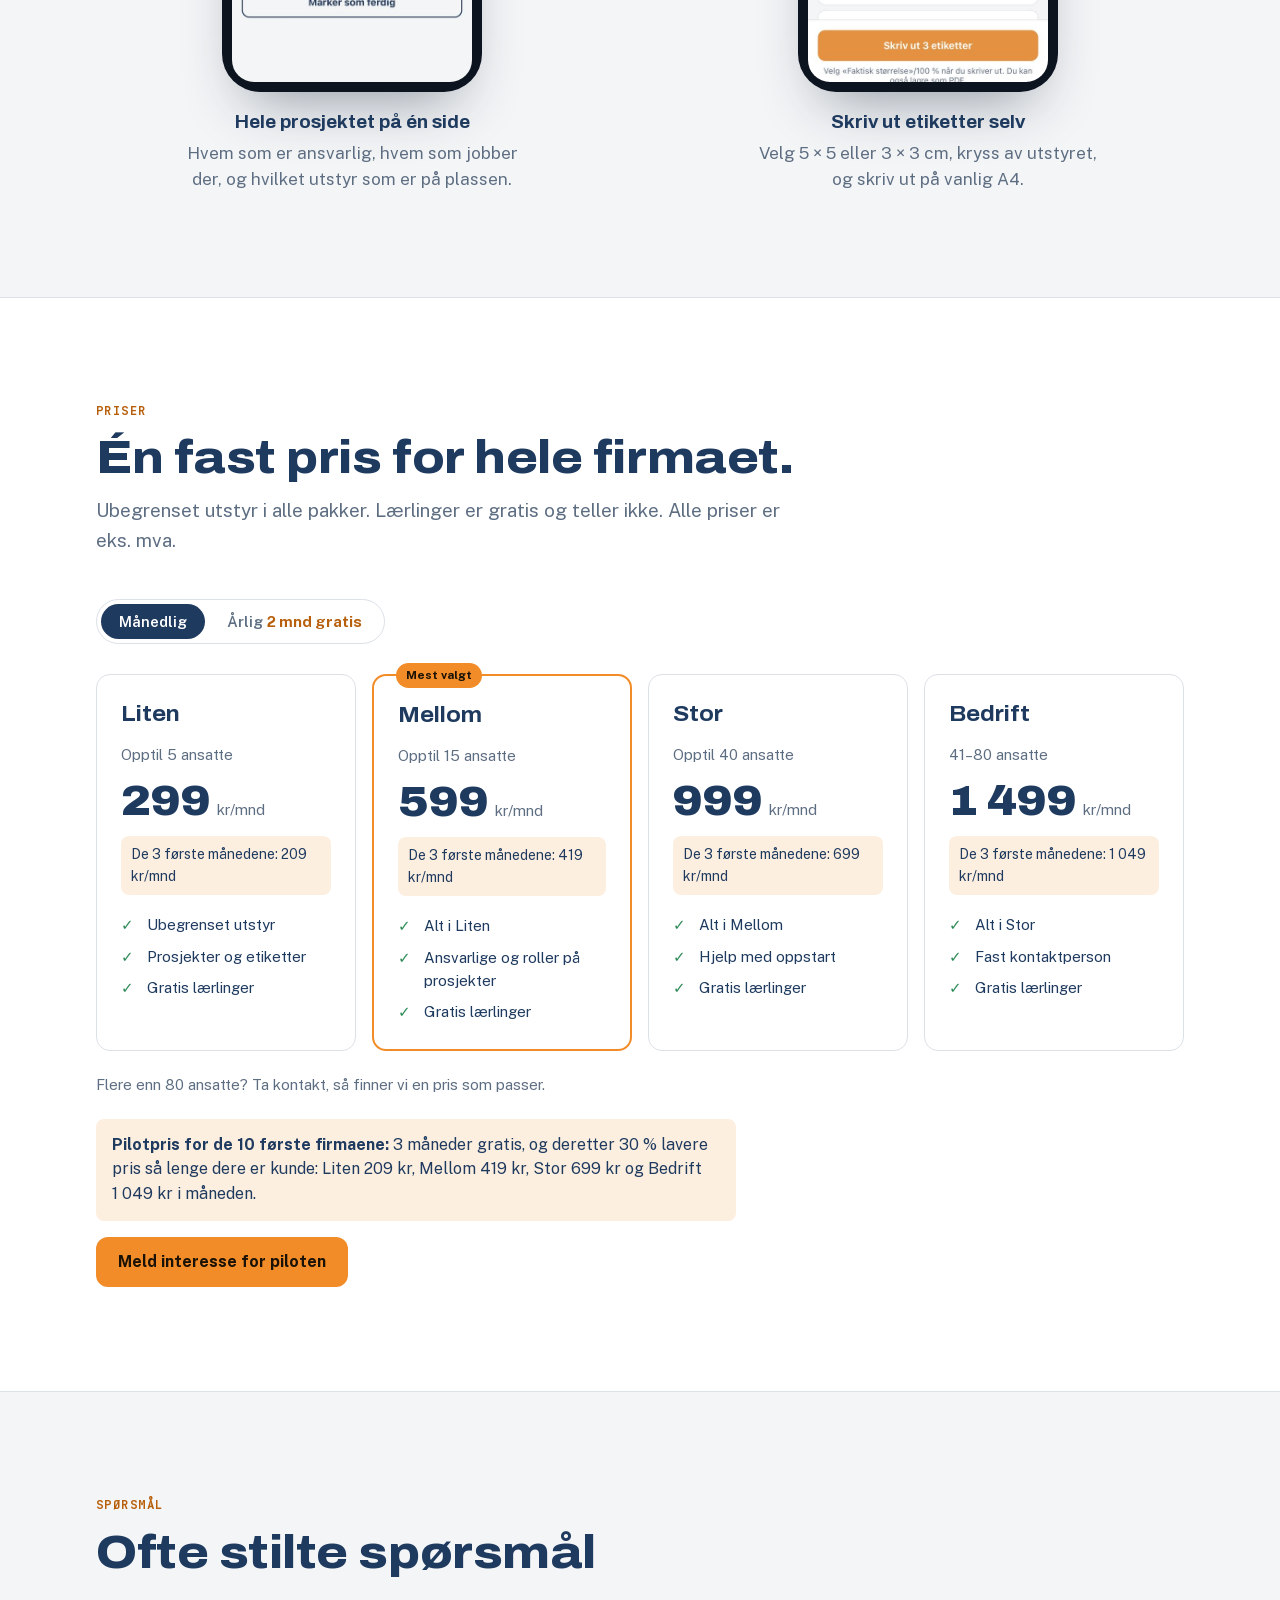
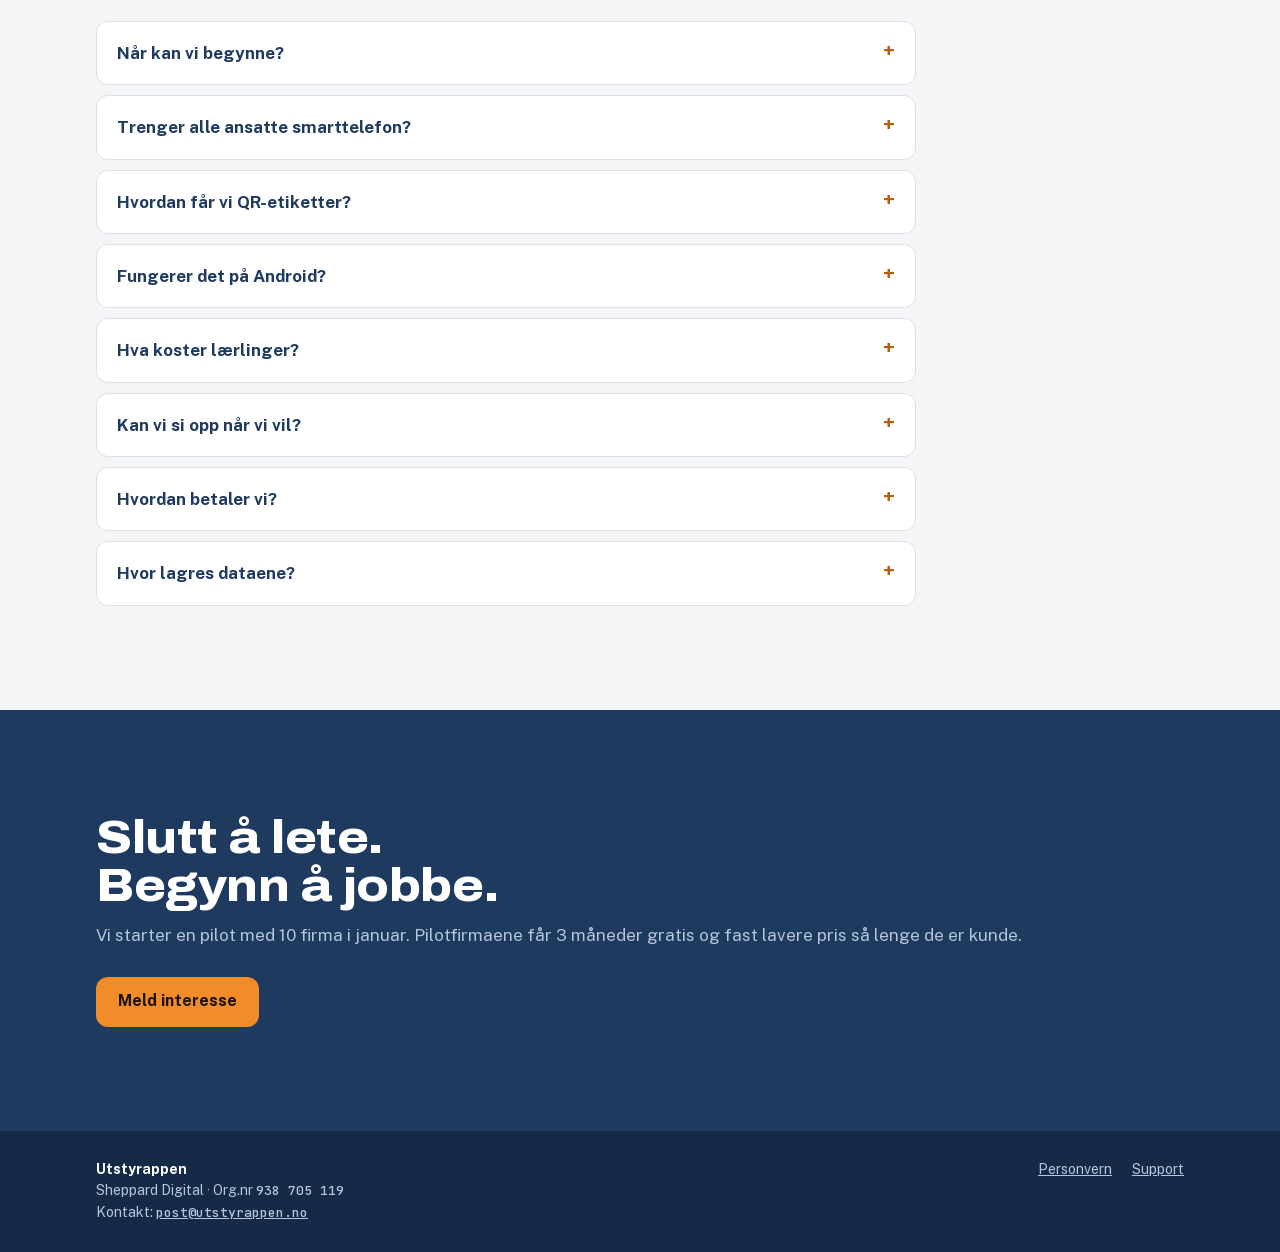
==== commit a82a9418: "Meldingene viser at appen løser problemet, prosjekt Bakkeveien 12" ====
--- a/index.html
+++ b/index.html
@@ -127,6 +127,14 @@
 .bubble.me { justify-self: end; border-radius: 18px 18px 4px 18px; background: var(--navy); color: var(--on-navy); border-color: transparent; }
 .bubble small { display: block; font-size: 12px; color: var(--muted); font-weight: 600; margin-bottom: 2px; }
 .bubble.me small { color: var(--on-navy-muted); }
+.switch { display: flex; align-items: center; gap: 10px; color: var(--orange-ink); font: 700 12px var(--font-mono); letter-spacing: .1em; text-transform: uppercase; margin-block: 6px; }
+.switch::before, .switch::after { content: ""; flex: 1; height: 1px; background: var(--line); }
+.appcard { display: grid; grid-template-columns: 40px 1fr auto; gap: 12px; align-items: center; background: var(--surface); border: 2px solid var(--orange); border-radius: 16px; padding: 12px 14px; box-shadow: 0 14px 30px -18px rgba(15,30,50,.45); }
+.appcard-ico { width: 40px; height: 40px; border-radius: 10px; background: var(--orange); color: #1A1206; display: grid; place-items: center; }
+.appcard div { display: grid; min-width: 0; }
+.appcard b { font-family: var(--font-display); font-stretch: 105%; font-size: 17px; }
+.appcard span { color: var(--muted); font-size: 14px; }
+.appcard em { font-style: normal; font-size: 12px; font-weight: 700; color: #2E8B57; background: color-mix(in srgb, #2E8B57 14%, transparent); padding: 4px 9px; border-radius: 999px; }
 .problem-grid { display: grid; grid-template-columns: 1fr 1fr; gap: clamp(32px, 6vw, 80px); align-items: center; }
 @media (max-width: 860px) { .problem-grid { grid-template-columns: 1fr; } }
 .cost { margin-top: 26px; display: flex; gap: 14px; align-items: baseline; flex-wrap: wrap; }
@@ -251,7 +259,7 @@
           <div class="label-meta"><b>Makita drill #03</b><span>UA-7K2F-9QXM</span></div>
         </div>
         <span class="dim dim-x">5 × 5 cm</span>
-        <div class="chip" aria-hidden="true"><span class="dot"></span>Hos Ola <small>· Leon villa</small></div>
+        <div class="chip" aria-hidden="true"><span class="dot"></span>Hos Ola <small>· Bakkeveien 12</small></div>
       </div>
     </div>
   </div>
@@ -262,16 +270,20 @@
     <div class="wrap problem-grid">
       <div class="section-head" style="margin:0">
         <p class="eyebrow">Kjenner du deg igjen?</p>
-        <h2>Halve morgenen går med til å lete.</h2>
-        <p class="lead">Utstyret flytter seg mellom bil, verksted og byggeplass hele dagen. Ingen skriver det ned, og til slutt er det ingen som vet hvor det er.</p>
+        <h2>Fra halv morgen med leting til svar på sekunder.</h2>
+        <p class="lead">Utstyret flytter seg mellom bil, verksted og byggeplass hele dagen. I stedet for å ringe rundt, søker du i appen og ser med en gang hvem som har det, og hvor.</p>
         <div class="cost"><strong>3 000–5 000 kr</strong><span>koster en ny drill. Finner appen én ting i året, har den betalt for seg.</span></div>
       </div>
-      <div class="calls" aria-label="Eksempel på en vanlig samtale">
+      <div class="calls" aria-label="Eksempel: fra leting til svar i appen">
         <div class="bubble me"><small>Deg, 07:12</small>Hvem har laseren?</div>
-        <div class="bubble"><small>Martin</small>Ikke jeg. Spør Ola.</div>
-        <div class="bubble me"><small>Deg, 07:19</small>Ola, har du laseren?</div>
-        <div class="bubble"><small>Ola</small>Er på ferie. Tror den står i bilen til Emil?</div>
-        <div class="bubble me"><small>Deg, 07:34</small>Emil svarer ikke 😩</div>
+        <div class="bubble"><small>Martin</small>Ikke jeg. Spør Ola?</div>
+        <div class="switch"><span>Med Utstyrappen</span></div>
+        <div class="appcard">
+          <span class="appcard-ico" aria-hidden="true"><svg viewBox="0 0 18 18" width="18" height="18"><rect x="1" y="1" width="6" height="6" rx="1" fill="currentColor"/><rect x="11" y="1" width="6" height="6" rx="1" fill="currentColor"/><rect x="1" y="11" width="6" height="6" rx="1" fill="currentColor"/><rect x="11" y="11" width="3" height="3" fill="currentColor"/><rect x="14" y="14" width="3" height="3" fill="currentColor"/></svg></span>
+          <div><b>Hilti laser #02</b><span>Hos Emil · Bakkeveien 12</span></div>
+          <em>Utlånt</em>
+        </div>
+        <div class="bubble me"><small>Deg, 07:13</small>Fant den! Kommer innom Bakkeveien og henter den 👍</div>
       </div>
     </div>
   </section>
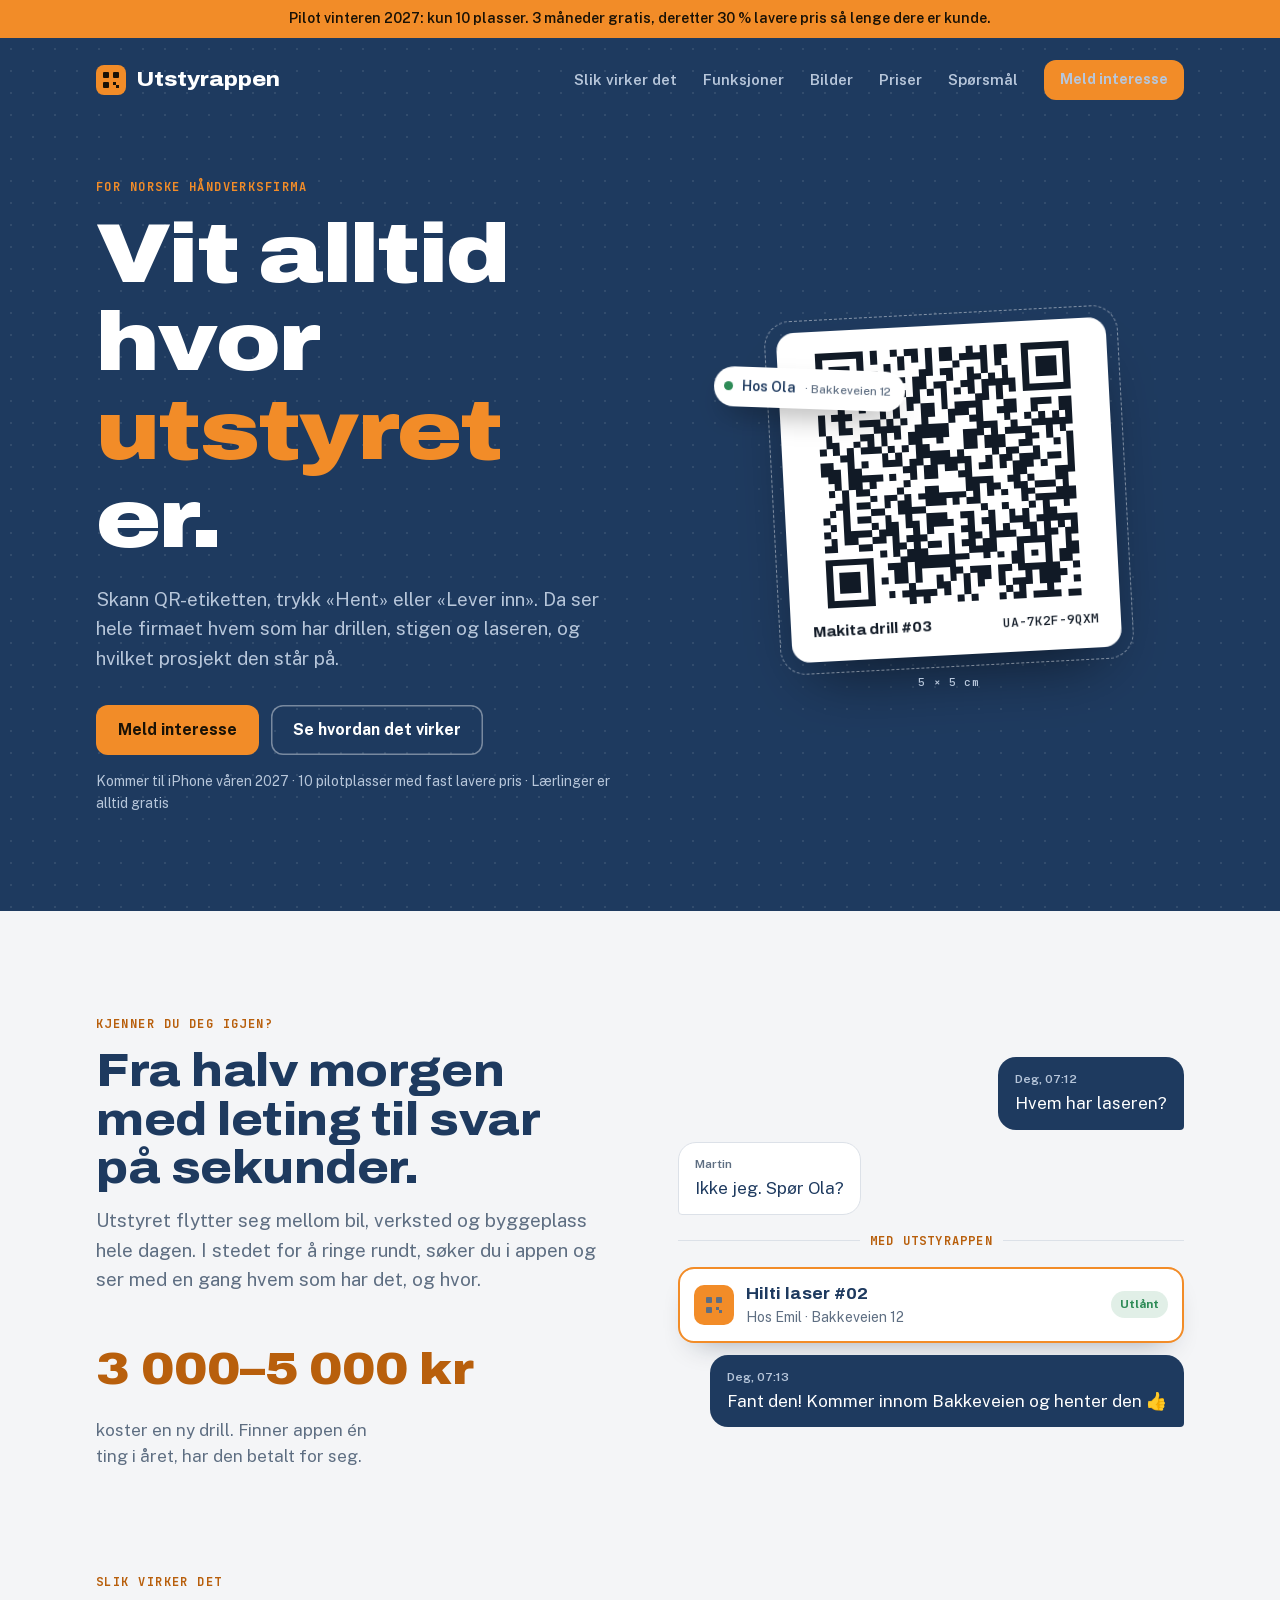
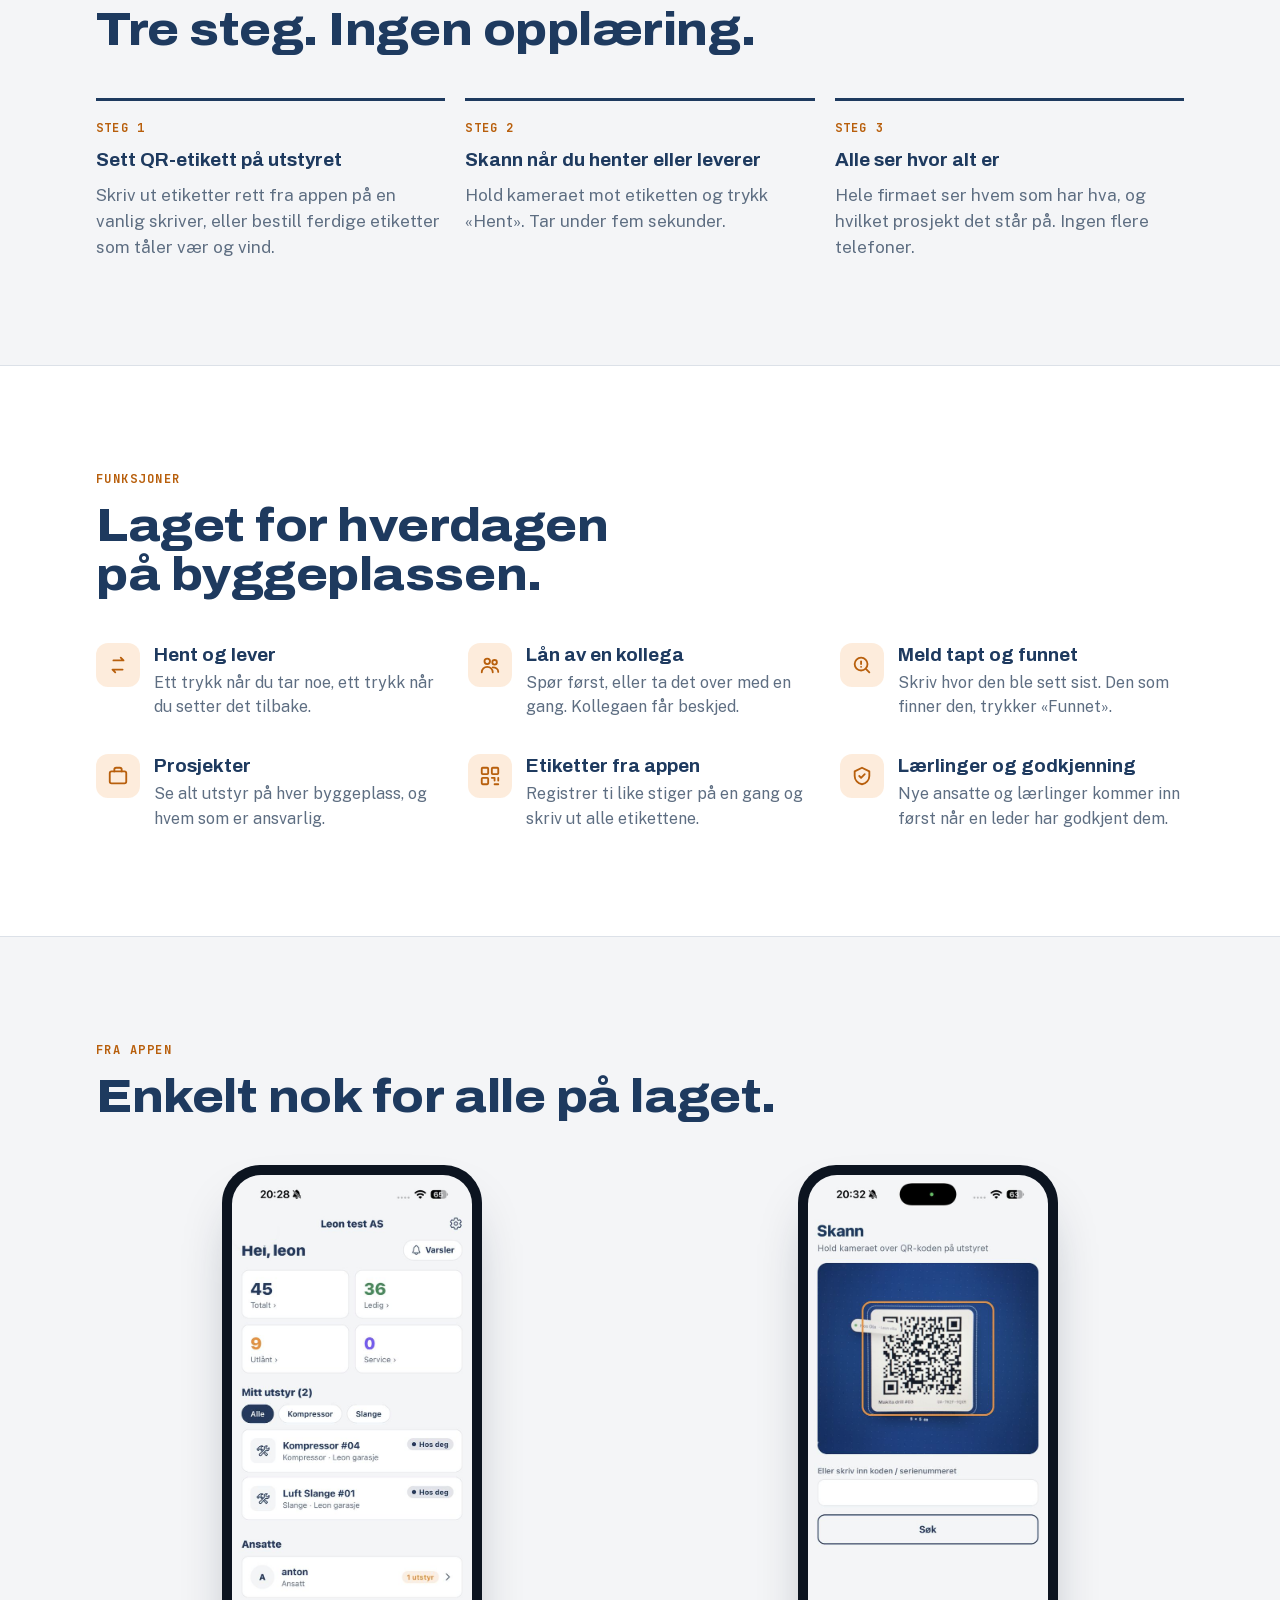
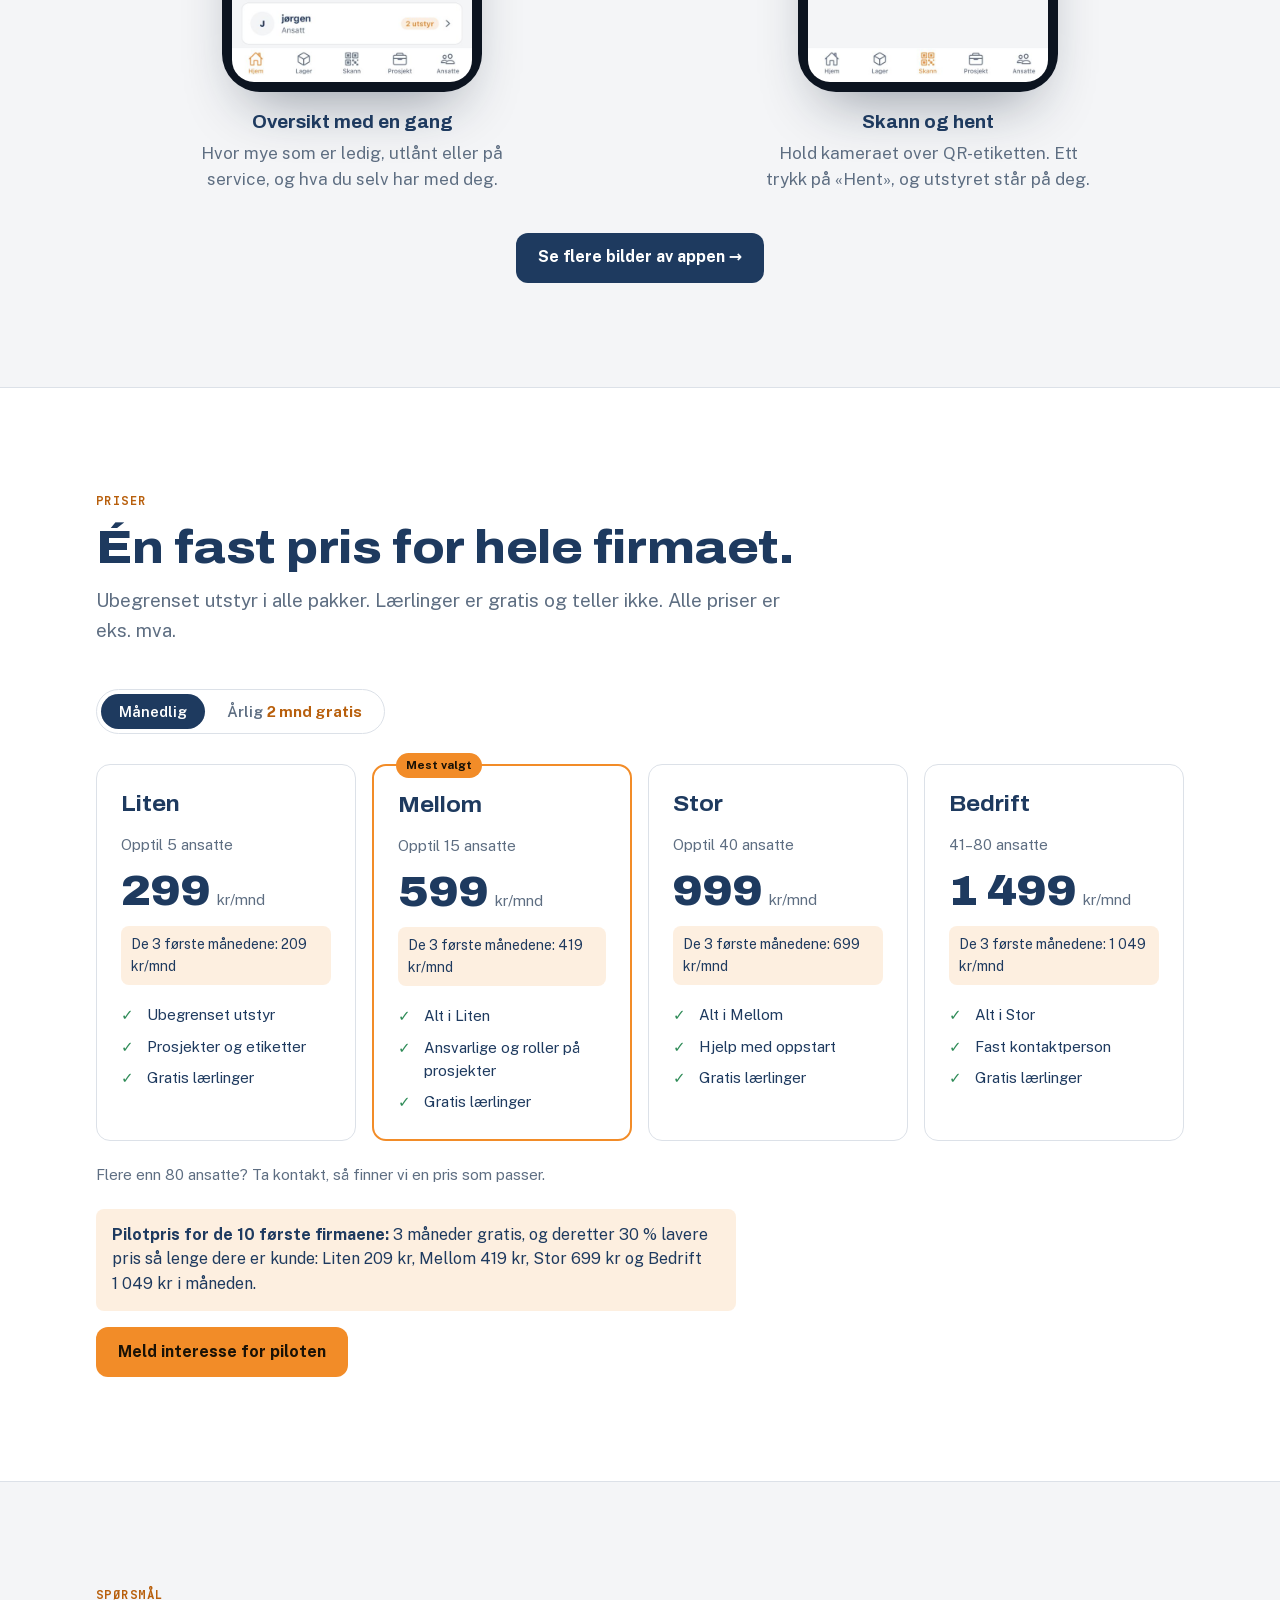
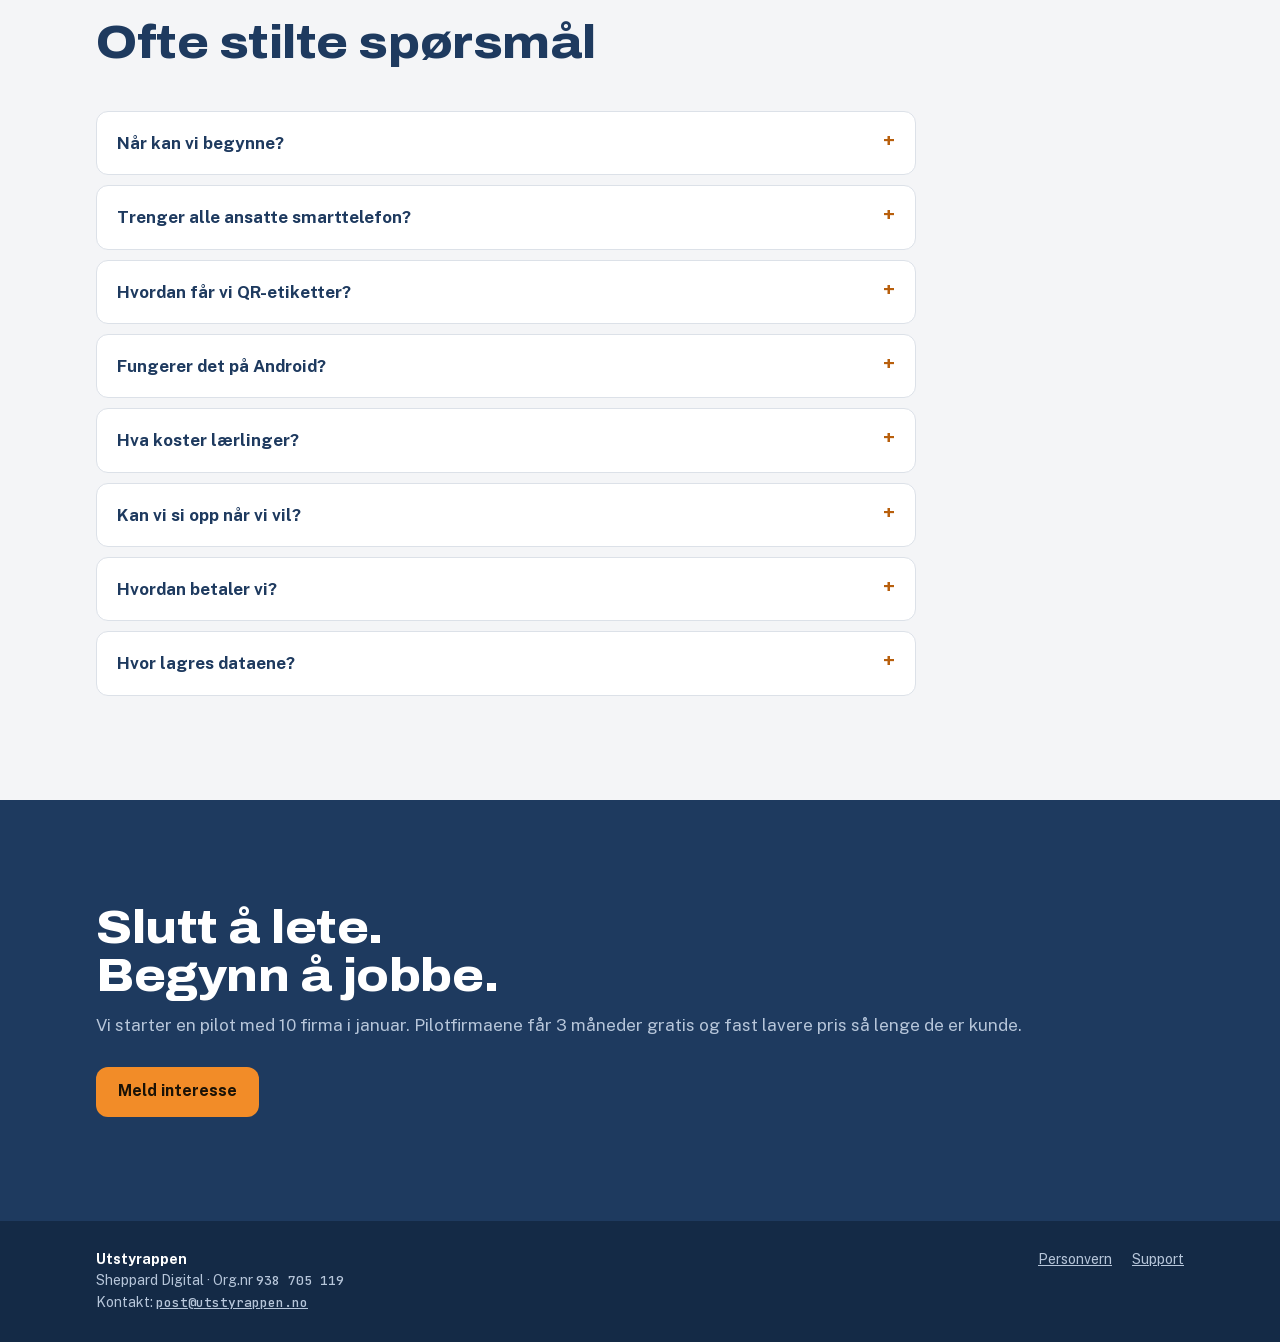
==== commit c6c1d03e: "Ny bildeside og nye bilder på forsiden" ====
--- a/index.html
+++ b/index.html
@@ -135,6 +135,9 @@
 .appcard b { font-family: var(--font-display); font-stretch: 105%; font-size: 17px; }
 .appcard span { color: var(--muted); font-size: 14px; }
 .appcard em { font-style: normal; font-size: 12px; font-weight: 700; color: #2E8B57; background: color-mix(in srgb, #2E8B57 14%, transparent); padding: 4px 9px; border-radius: 999px; }
+.more { display: flex; justify-content: center; margin-top: 40px; }
+.btn-more { background: var(--navy); color: var(--on-navy); }
+.btn-more:hover { filter: brightness(1.15); }
 .problem-grid { display: grid; grid-template-columns: 1fr 1fr; gap: clamp(32px, 6vw, 80px); align-items: center; }
 @media (max-width: 860px) { .problem-grid { grid-template-columns: 1fr; } }
 .cost { margin-top: 26px; display: flex; gap: 14px; align-items: baseline; flex-wrap: wrap; }
@@ -234,6 +237,7 @@
       <div class="navlinks">
         <a href="#slik">Slik virker det</a>
         <a href="#funksjoner">Funksjoner</a>
+        <a href="bilder.html">Bilder</a>
         <a href="#priser">Priser</a>
         <a href="#sporsmal">Spørsmål</a>
         <a class="btn btn-orange btn-small" href="mailto:post@utstyrappen.no?subject=Interessert%20i%20Utstyrappen&body=Hei%21%0A%0AVi%20er%20interessert%20i%20Utstyrappen.%0A%0AFirma%3A%0AAntall%20ansatte%3A%0ATelefon%3A%0A">Meld interesse</a>
@@ -327,14 +331,15 @@
       </div>
       <div class="shots">
         <figure class="shot" style="margin:0">
-          <div class="phone"><img src="[data-uri]" alt="Prosjektsiden i appen med ansvarlige, ansatte og utstyr på prosjektet" width="520" height="1125" loading="lazy"></div>
-          <figcaption><h3>Hele prosjektet på én side</h3><p style="margin-top:6px">Hvem som er ansvarlig, hvem som jobber der, og hvilket utstyr som er på plassen.</p></figcaption>
+          <div class="phone"><img src="bilder/hjem.jpg" alt="Forsiden i appen med tall for totalt, ledig, utlånt og service, og ditt eget utstyr" width="600" height="1304" loading="lazy"></div>
+          <figcaption><h3>Oversikt med en gang</h3><p style="margin-top:6px">Hvor mye som er ledig, utlånt eller på service, og hva du selv har med deg.</p></figcaption>
         </figure>
         <figure class="shot" style="margin:0">
-          <div class="phone"><img src="[data-uri]" alt="Utskrift av etiketter i appen, med valg av størrelse og utstyr" width="520" height="1125" loading="lazy"></div>
-          <figcaption><h3>Skriv ut etiketter selv</h3><p style="margin-top:6px">Velg 5 × 5 eller 3 × 3 cm, kryss av utstyret, og skriv ut på vanlig A4.</p></figcaption>
+          <div class="phone"><img src="bilder/skann.jpg" alt="Skann-skjermen med kameraet rettet mot en QR-etikett i den oransje rammen" width="600" height="1304" loading="lazy"></div>
+          <figcaption><h3>Skann og hent</h3><p style="margin-top:6px">Hold kameraet over QR-etiketten. Ett trykk på «Hent», og utstyret står på deg.</p></figcaption>
         </figure>
       </div>
+      <p class="more"><a class="btn btn-more" href="bilder.html">Se flere bilder av appen →</a></p>
     </div>
   </section>
 
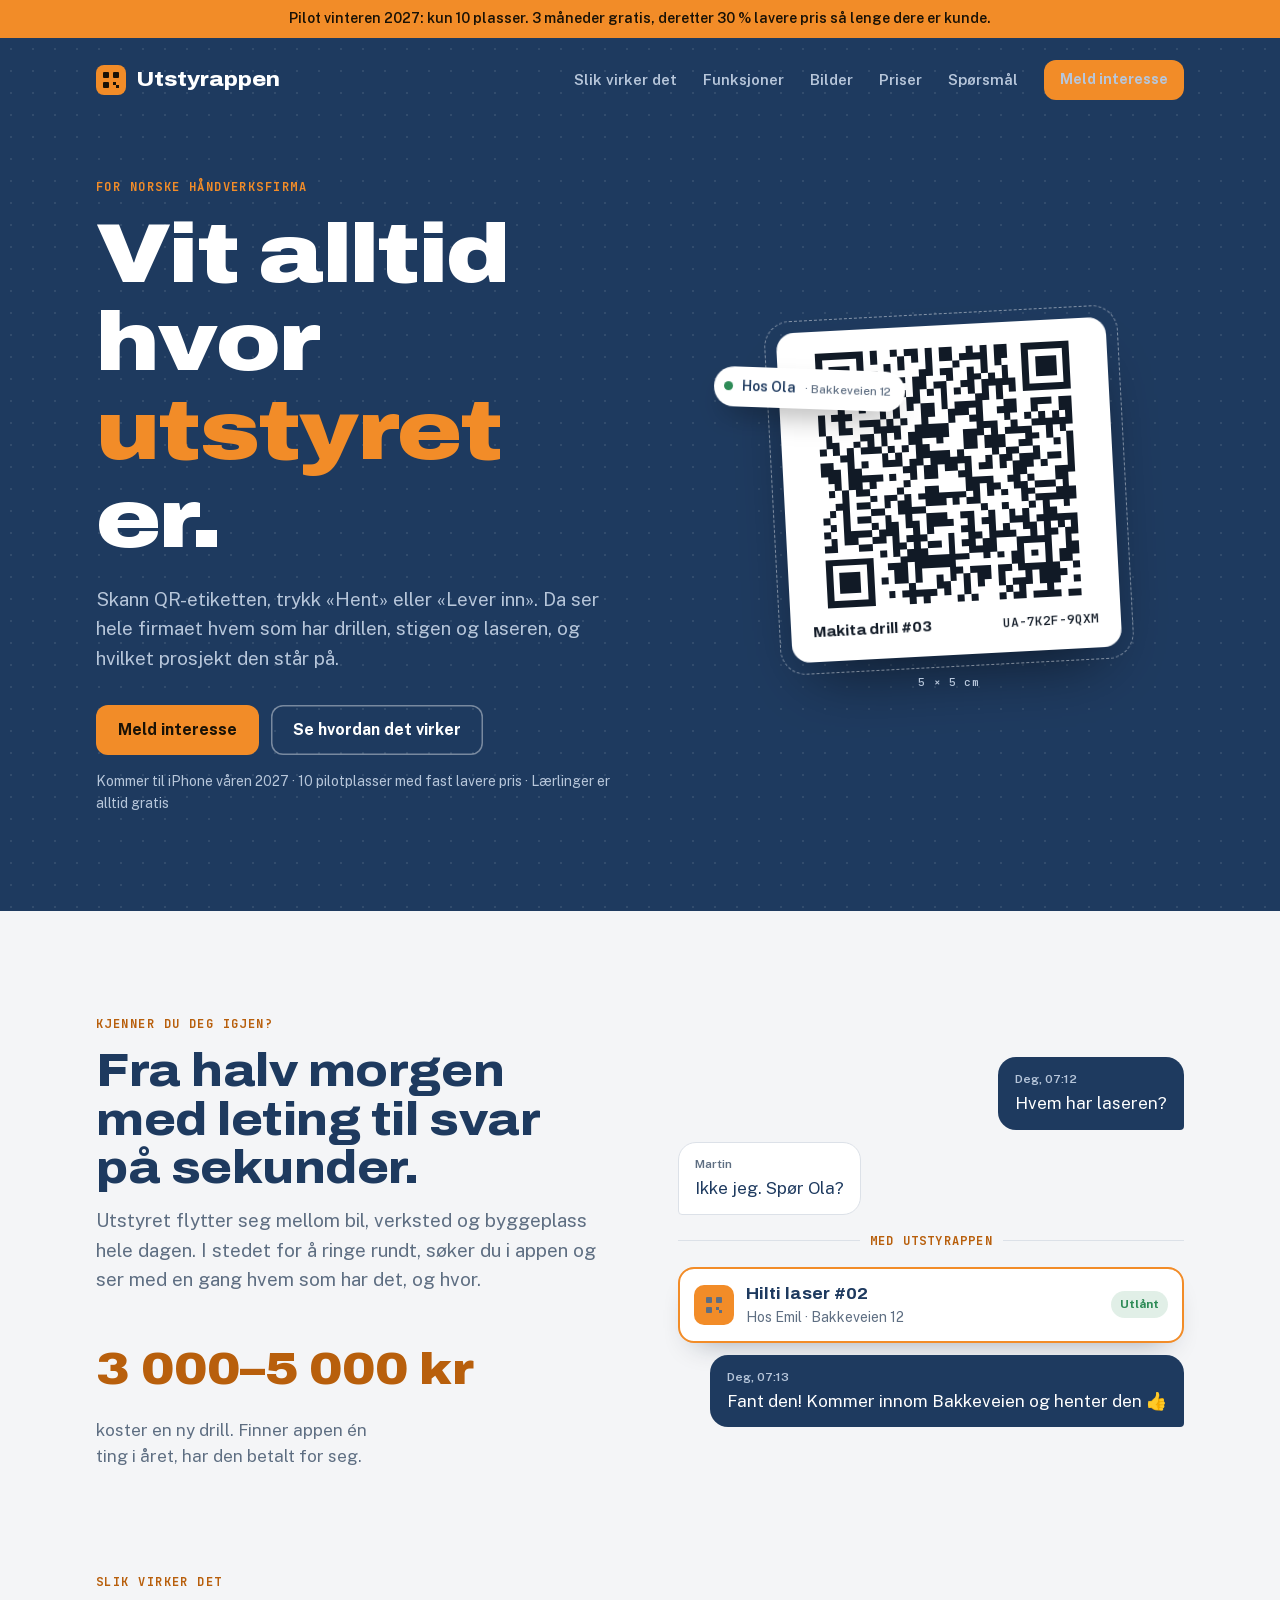
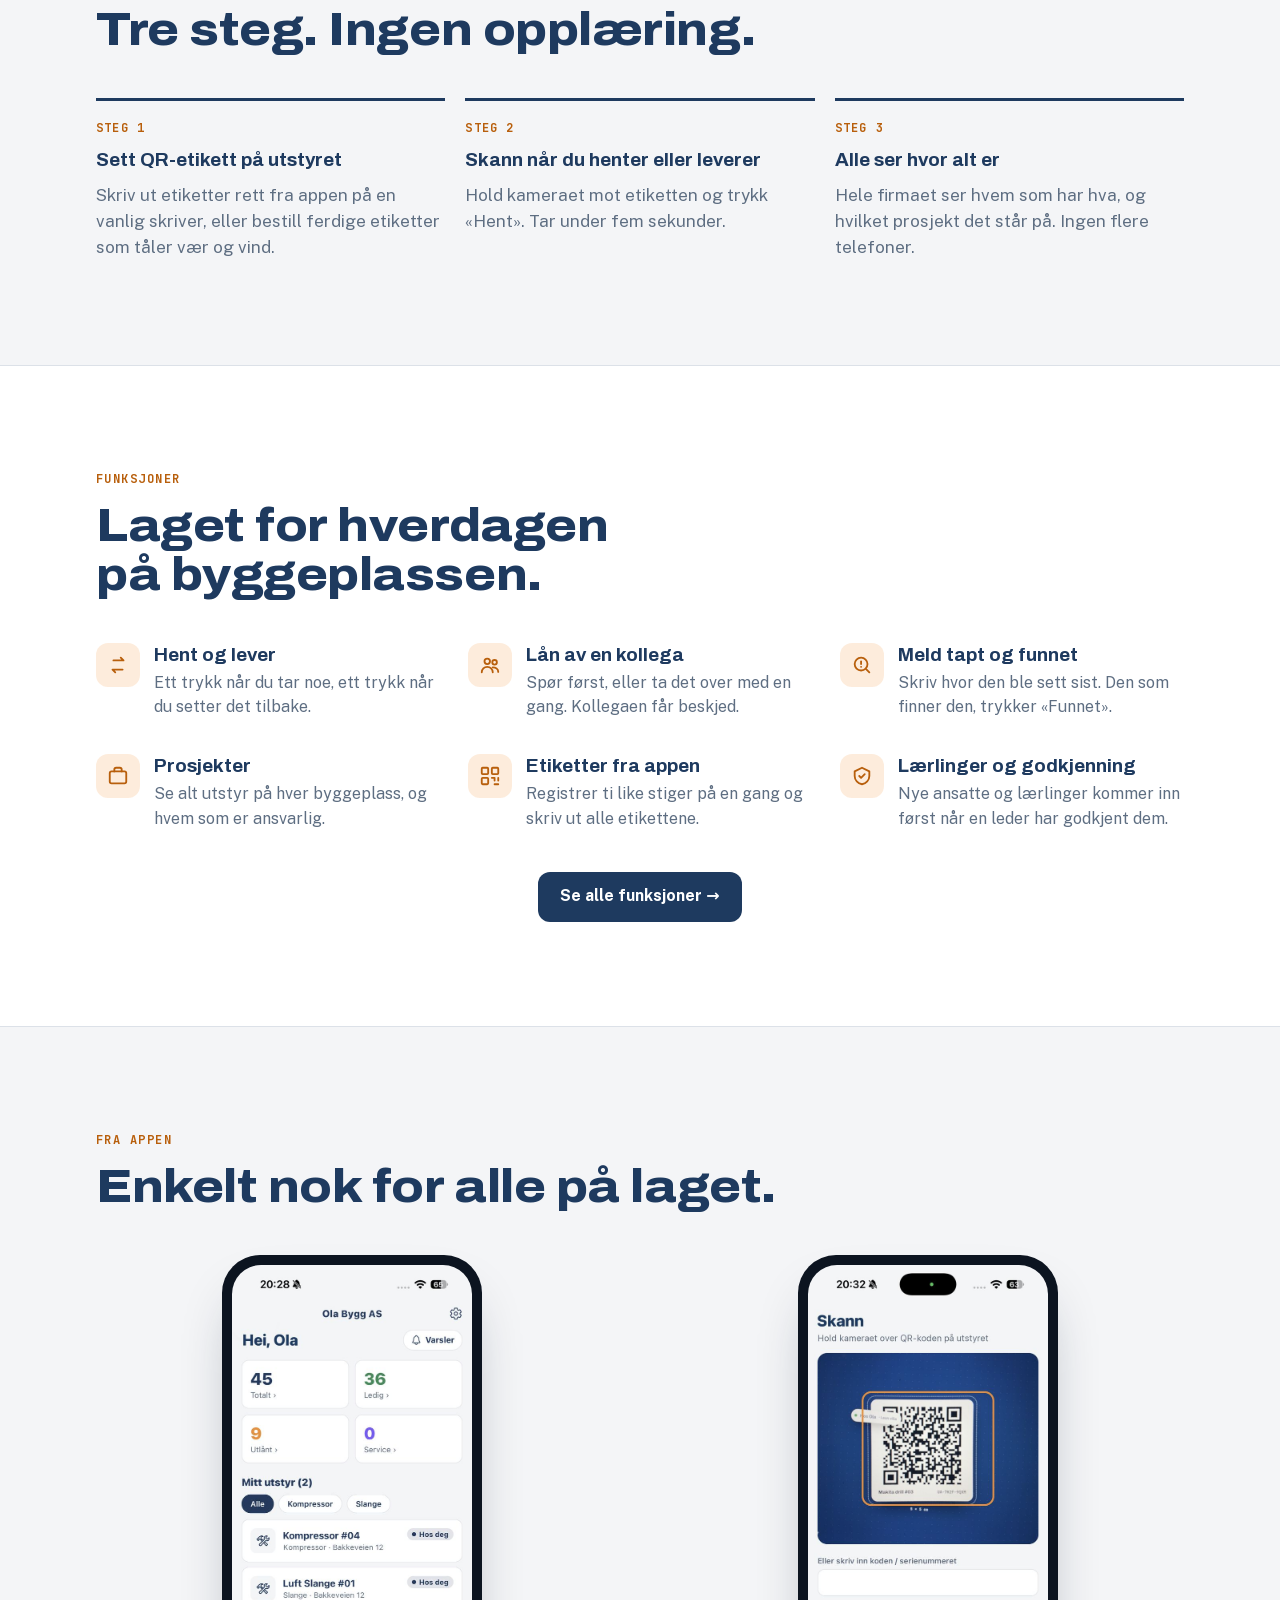
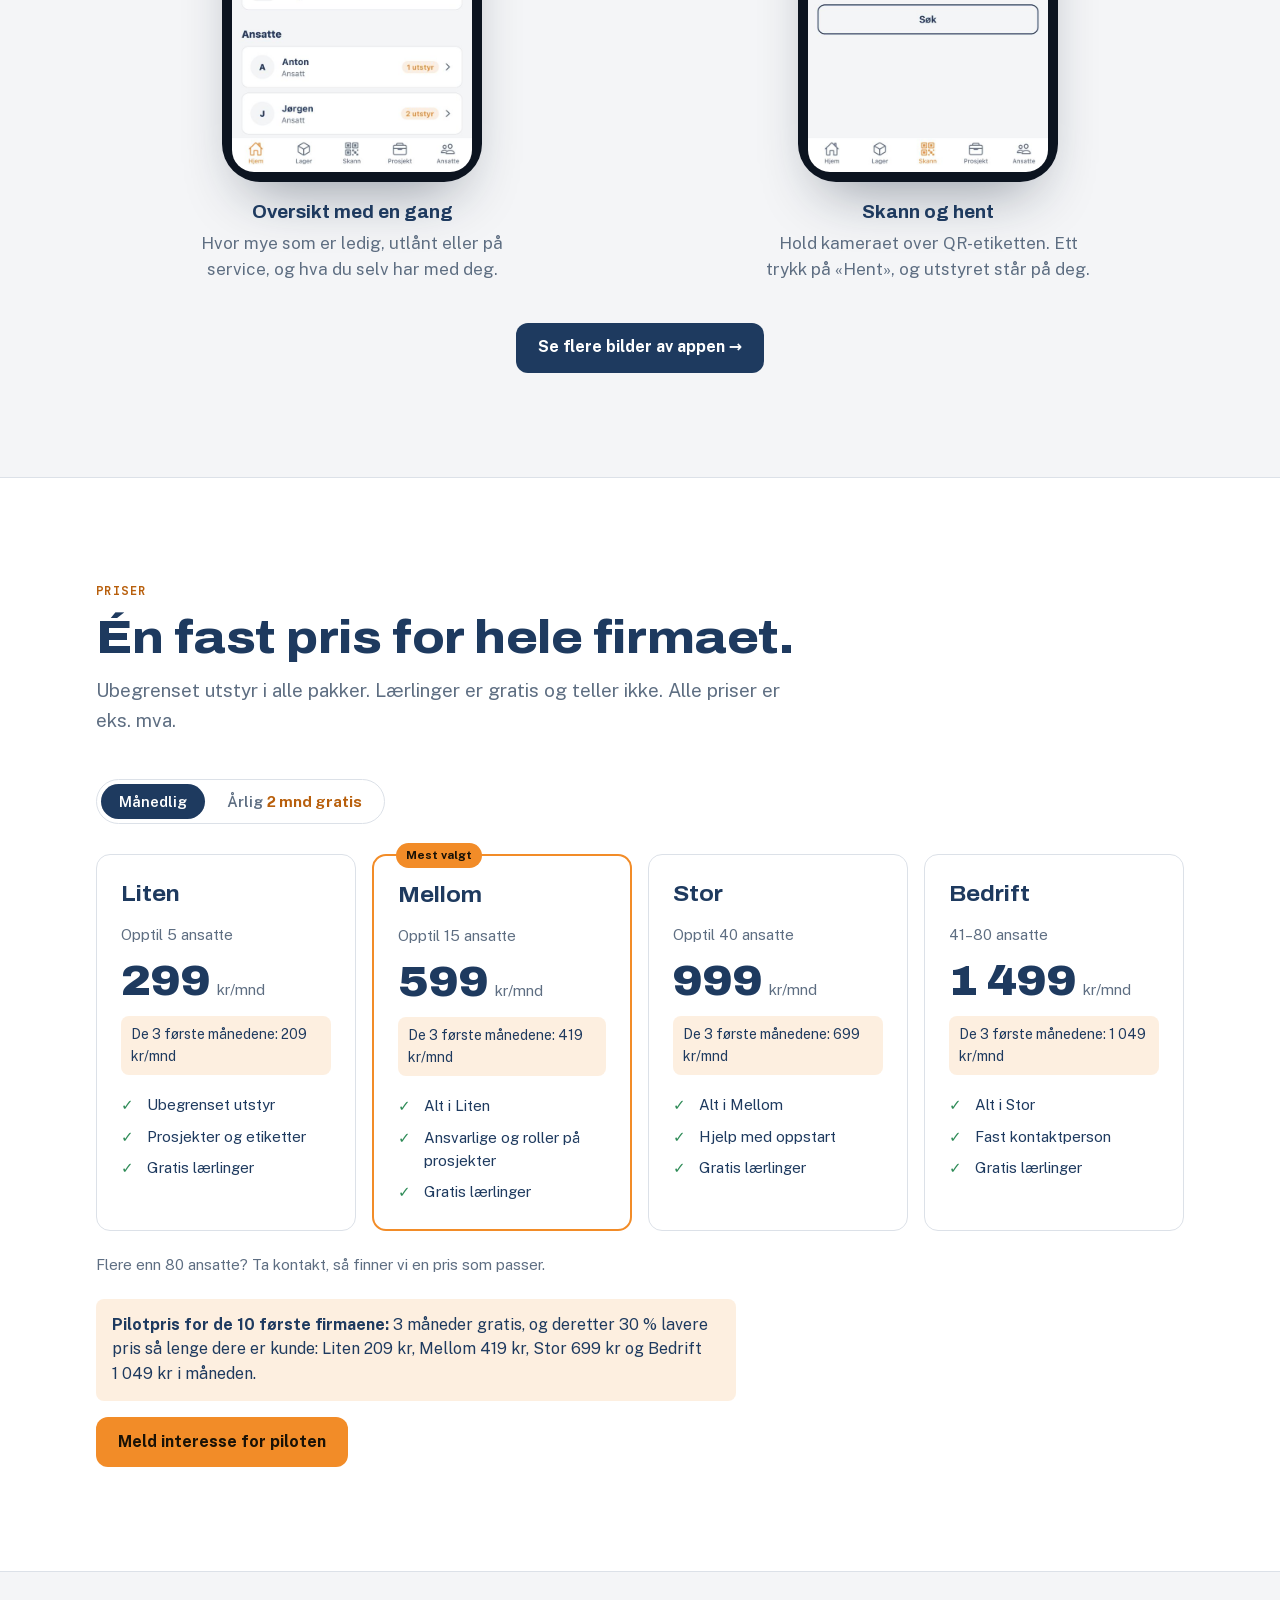
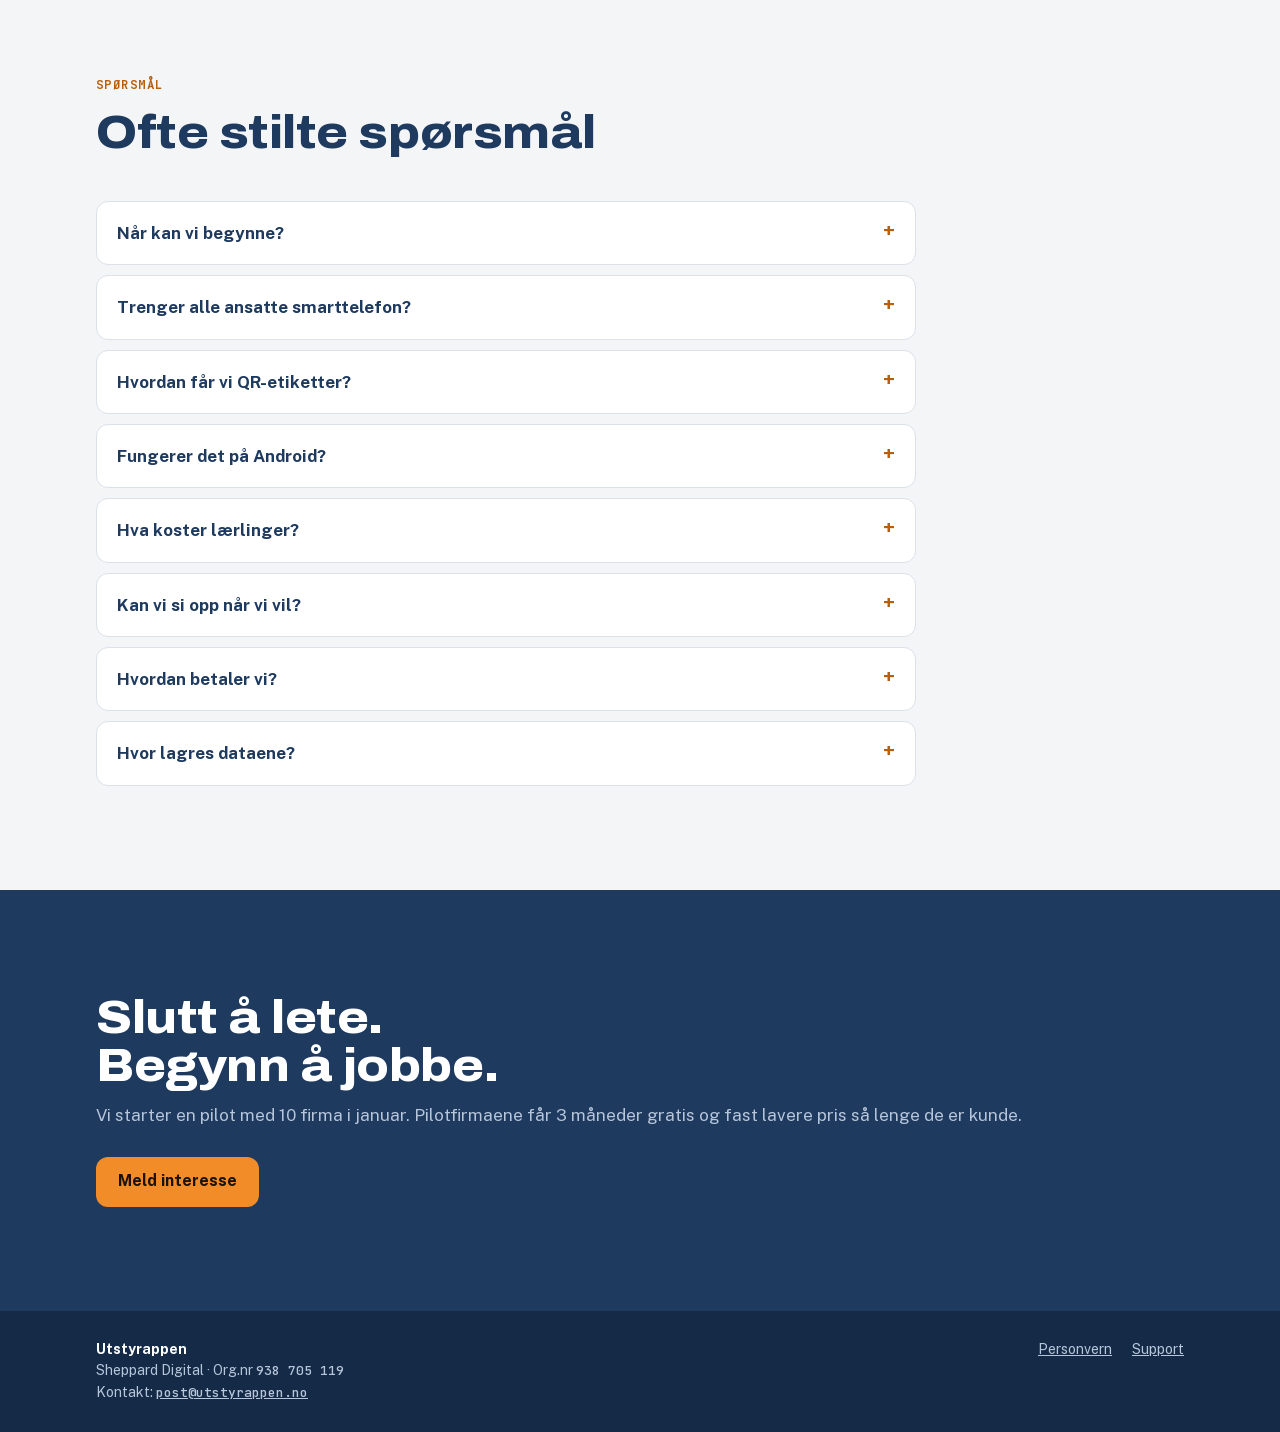
==== commit 7d85c3ba: "Nye navn i bildene og egen Funksjoner-side" ====
--- a/index.html
+++ b/index.html
@@ -236,7 +236,7 @@
       </a>
       <div class="navlinks">
         <a href="#slik">Slik virker det</a>
-        <a href="#funksjoner">Funksjoner</a>
+        <a href="funksjoner.html">Funksjoner</a>
         <a href="bilder.html">Bilder</a>
         <a href="#priser">Priser</a>
         <a href="#sporsmal">Spørsmål</a>
@@ -320,6 +320,7 @@
         <div class="feature"><span class="ico"><svg viewBox="0 0 24 24" fill="none" stroke="currentColor" stroke-width="2" stroke-linecap="round" stroke-linejoin="round"><rect x="3" y="3" width="7" height="7" rx="1"/><rect x="14" y="3" width="7" height="7" rx="1"/><rect x="3" y="14" width="7" height="7" rx="1"/><path d="M14 14h3v3M21 21h-4M21 14v3"/></svg></span><div><h3>Etiketter fra appen</h3><p>Registrer ti like stiger på en gang og skriv ut alle etikettene.</p></div></div>
         <div class="feature"><span class="ico"><svg viewBox="0 0 24 24" fill="none" stroke="currentColor" stroke-width="2" stroke-linecap="round" stroke-linejoin="round"><path d="M12 3 4 7v5c0 4.4 3.4 8.2 8 9 4.6-.8 8-4.6 8-9V7l-8-4z"/><path d="m9 12 2 2 4-4"/></svg></span><div><h3>Lærlinger og godkjenning</h3><p>Nye ansatte og lærlinger kommer inn først når en leder har godkjent dem.</p></div></div>
       </div>
+      <p class="more"><a class="btn btn-more" href="funksjoner.html">Se alle funksjoner →</a></p>
     </div>
   </section>
 
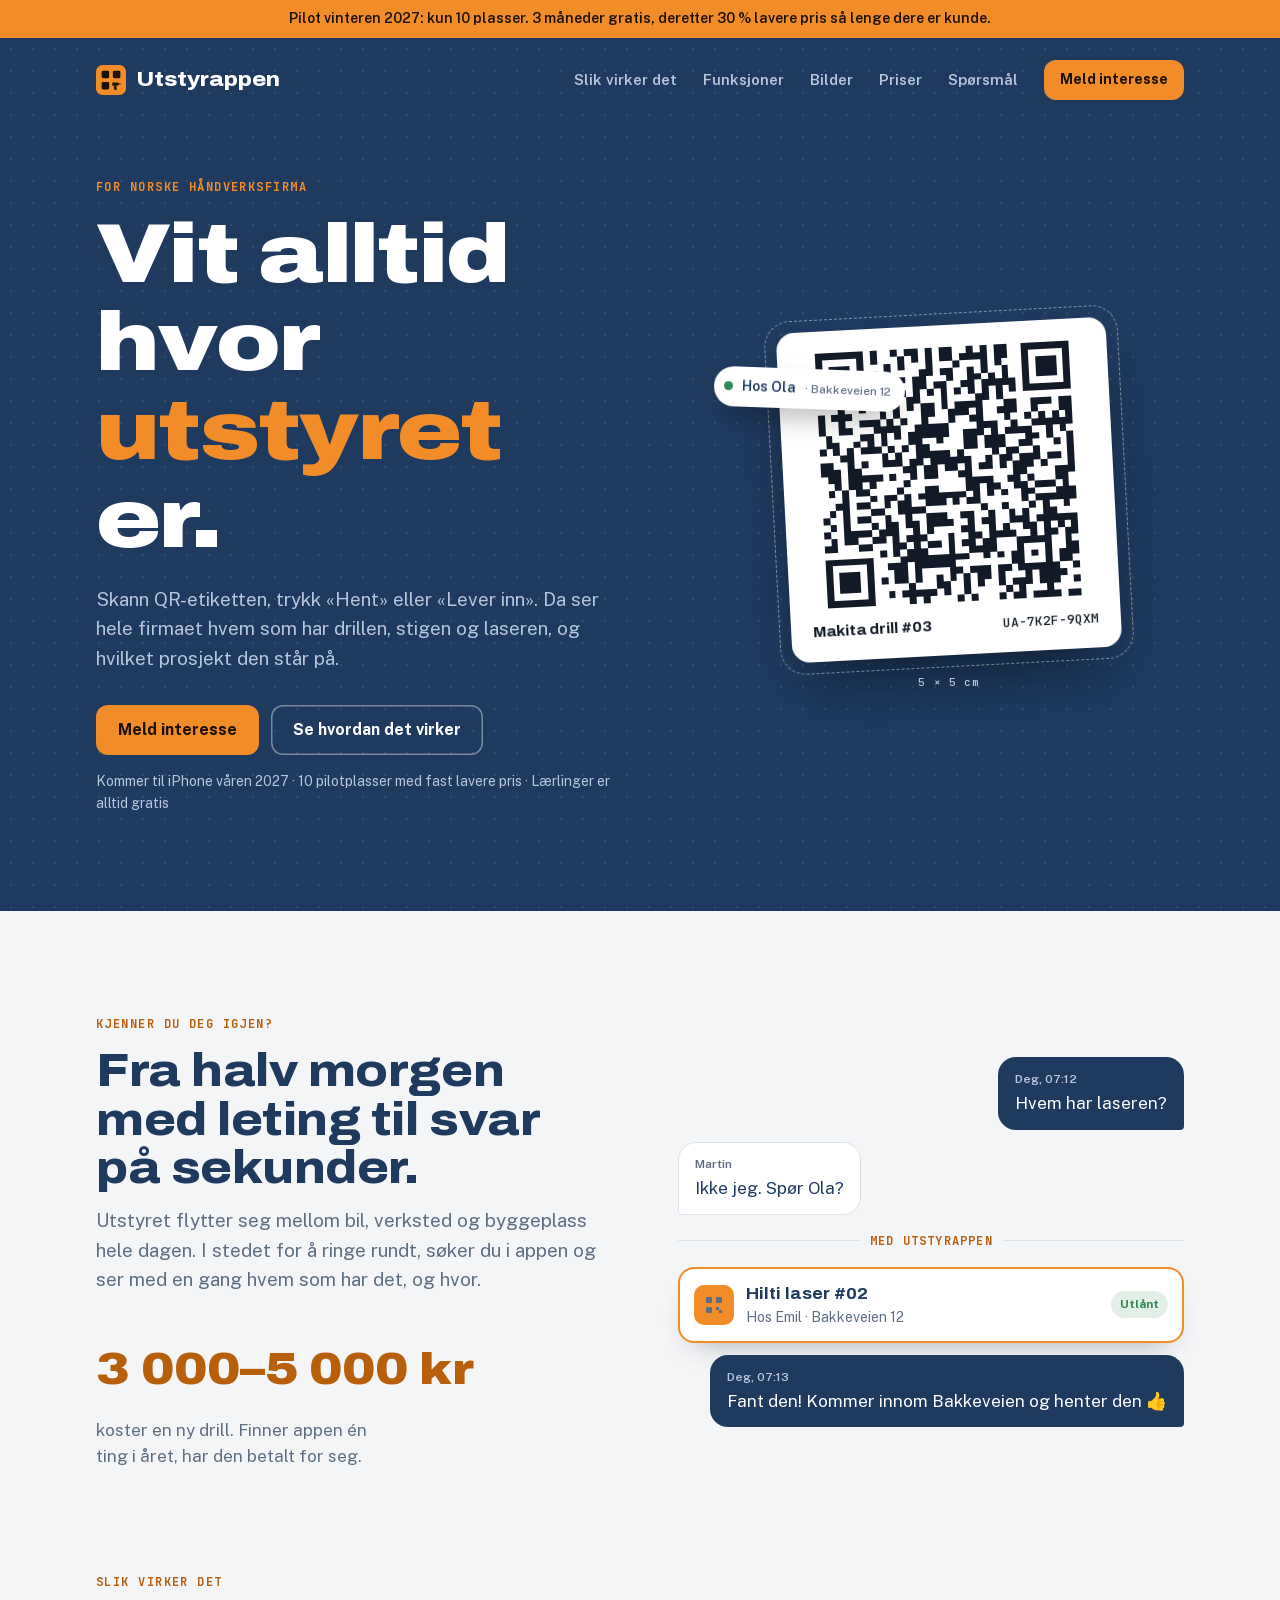
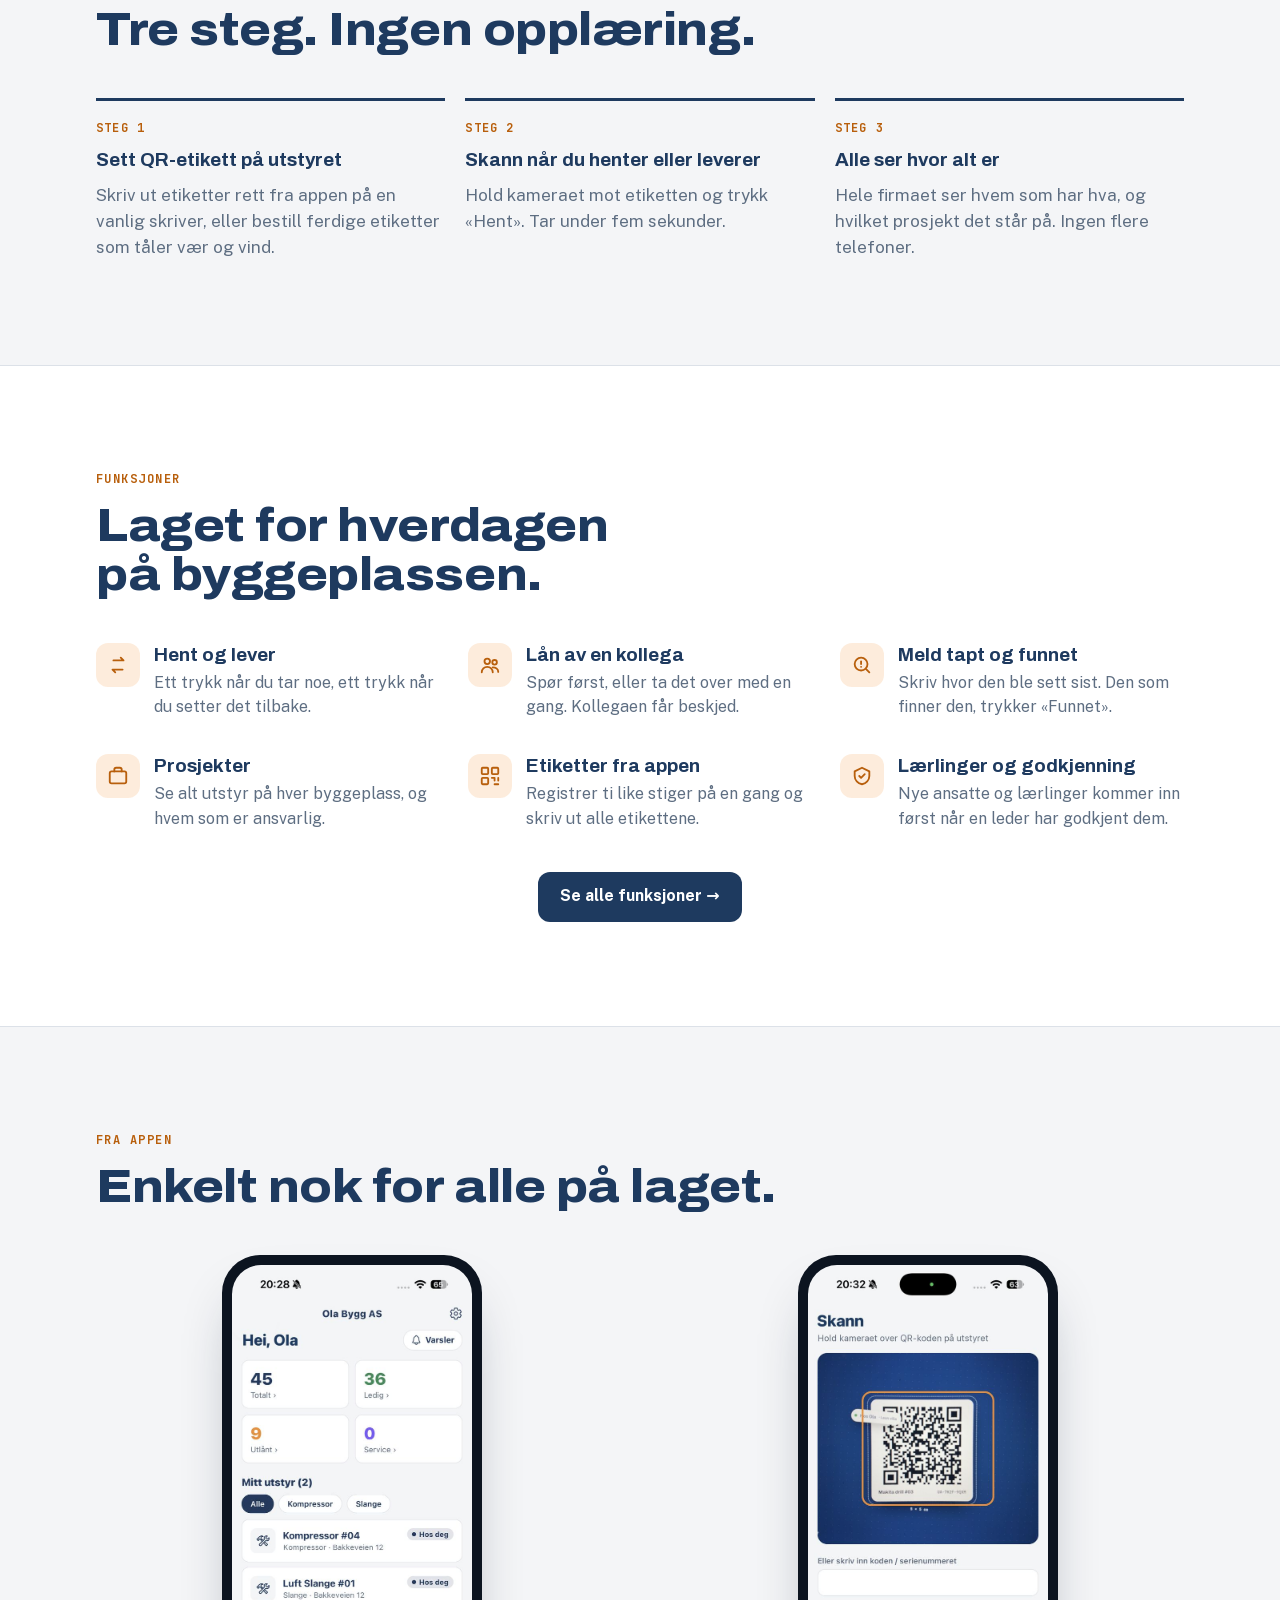
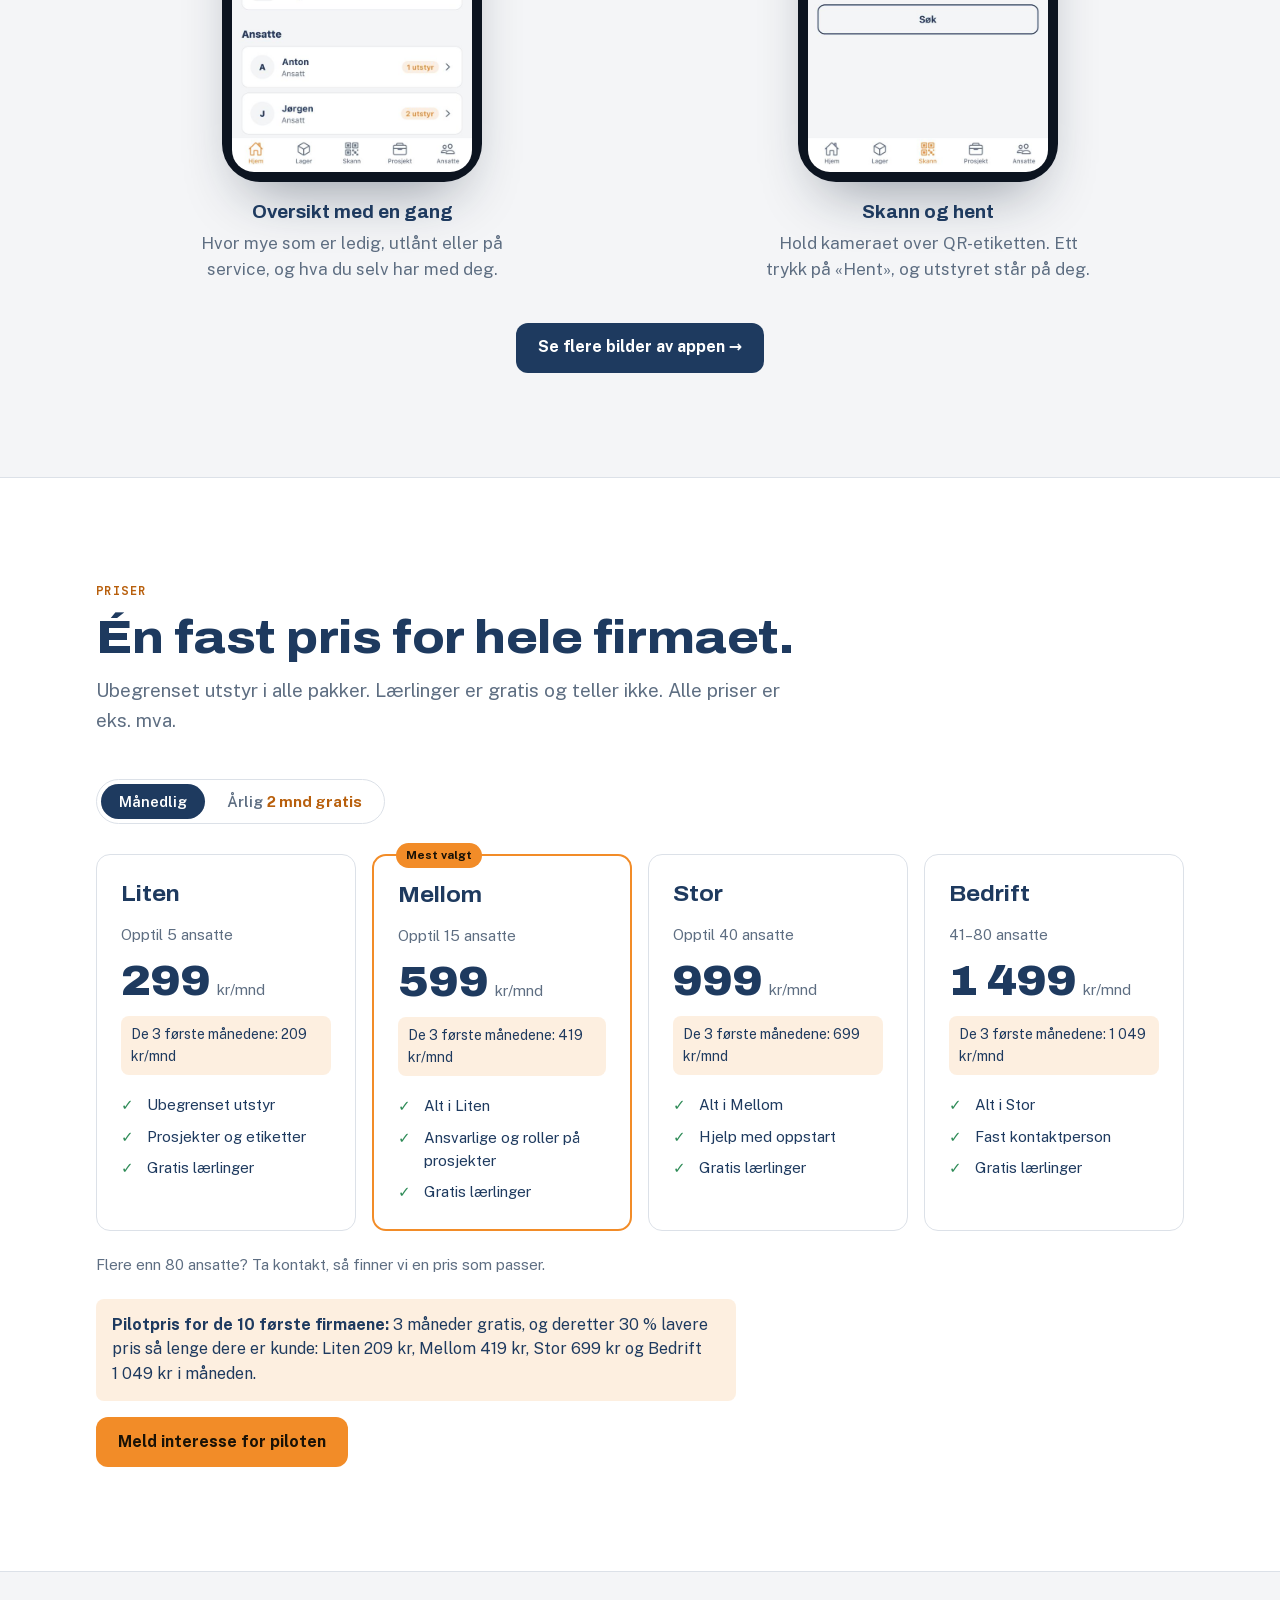
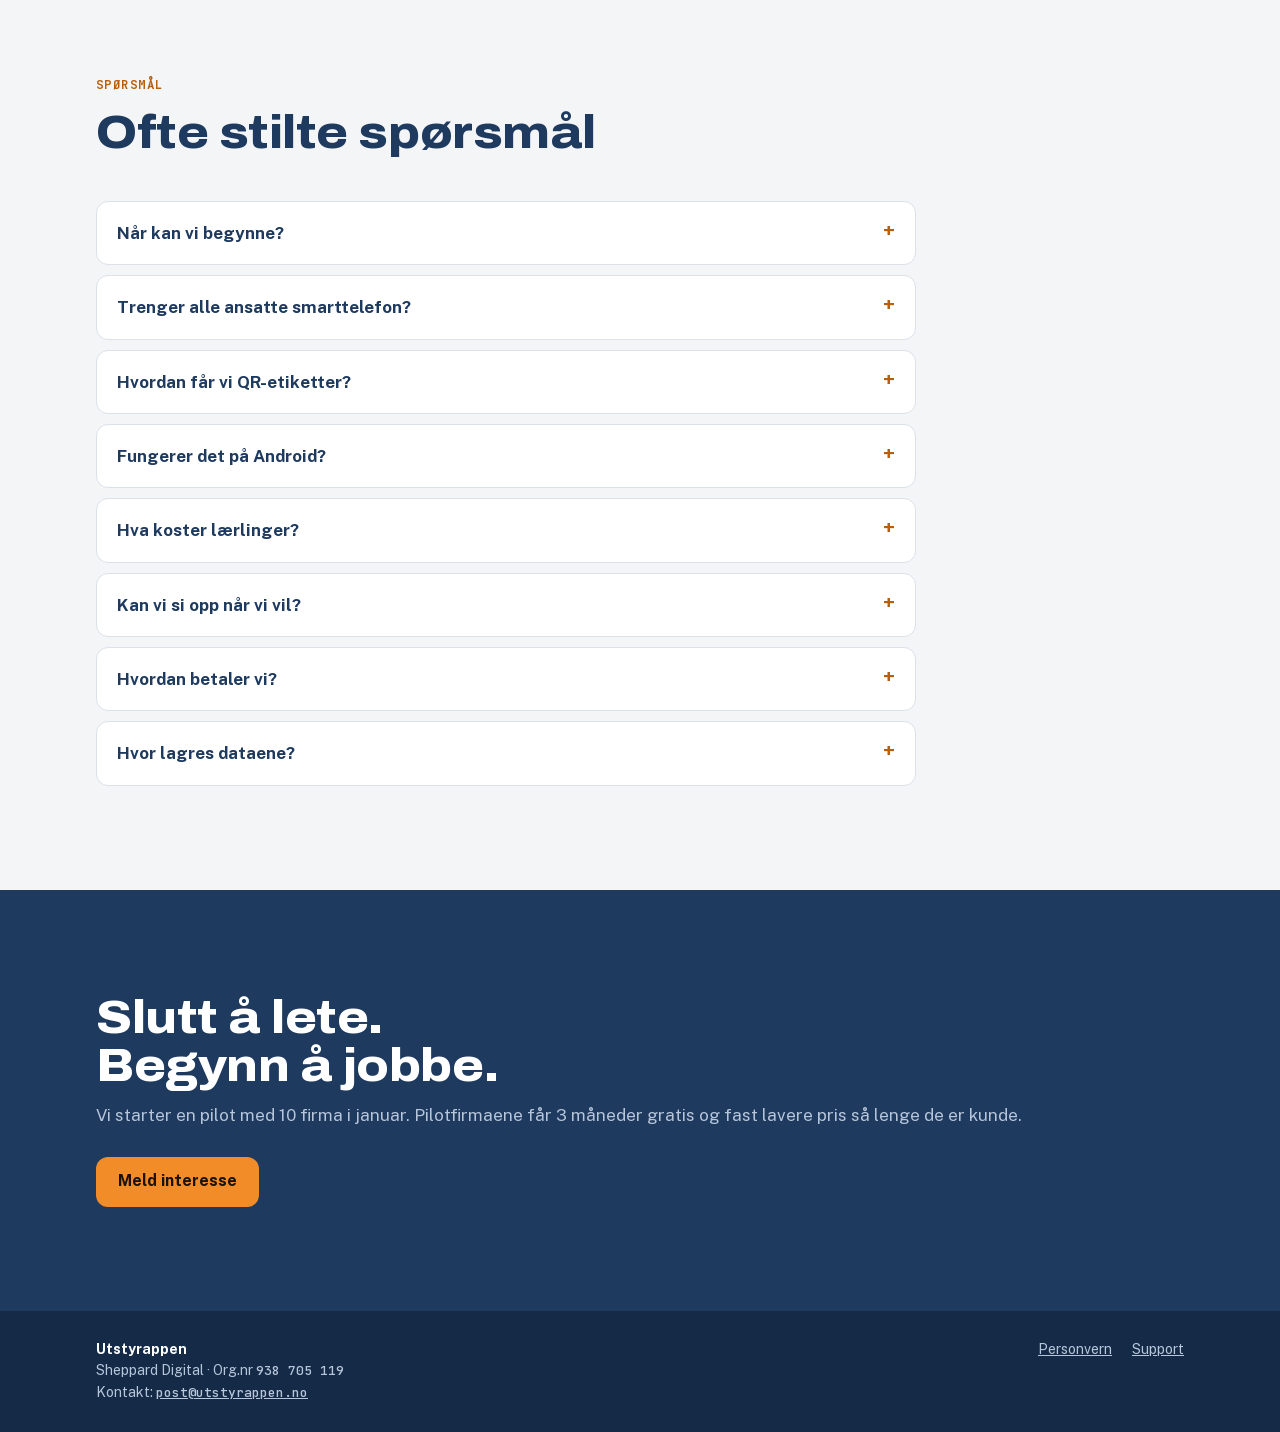
==== commit e3339e0d: "Drill-logo og lik meny på alle sider" ====
--- a/index.html
+++ b/index.html
@@ -90,7 +90,6 @@
 .navlinks { display: flex; gap: 26px; align-items: center; font-weight: 600; font-size: 15px; }
 .navlinks a { text-decoration: none; color: var(--on-navy-muted); }
 .navlinks a:hover { color: var(--on-navy); }
-@media (max-width: 760px) { .navlinks a:not(.btn) { display: none; } }
 
 .hero-grid { position: relative; display: grid; grid-template-columns: 1.15fr 1fr; gap: clamp(32px, 6vw, 80px); align-items: center; padding-top: clamp(24px, 5vw, 56px); }
 @media (max-width: 860px) { .hero-grid { grid-template-columns: 1fr; } }
@@ -219,6 +218,20 @@
   @keyframes settle { from { transform: rotate(-9deg) translateY(14px); } to { transform: rotate(-3deg); } }
   @keyframes pop { from { transform: rotate(2deg) scale(.85); } to { transform: rotate(2deg) scale(1); } }
 }
+/* Felles meny på alle sider. På mobil legger lenkene seg på en egen linje som kan sveipes. */
+.topnav { position: relative; display: flex; align-items: center; flex-wrap: wrap; gap: 14px 26px; padding-block: 22px; }
+.topnav .brand { margin-right: auto; display: flex; align-items: center; gap: 10px; font-family: var(--font-display); font-weight: 800; font-stretch: 110%; font-size: 21px; text-decoration: none; color: var(--on-navy); }
+.topnav .brand img { width: 30px; height: 30px; display: block; }
+.topnav .navlinks { display: flex; gap: 26px; align-items: center; font-weight: 600; font-size: 15px; }
+.topnav .navlinks a { text-decoration: none; color: var(--on-navy-muted); white-space: nowrap; }
+.topnav .navlinks a:hover, .topnav .navlinks a[aria-current] { color: var(--on-navy); }
+.topnav .navlinks a[aria-current] { text-decoration: underline; text-decoration-color: var(--orange); text-decoration-thickness: 2px; text-underline-offset: 6px; }
+.topnav .btn-small { height: 40px; padding: 0 16px; font-size: 14px; }
+@media (max-width: 760px) {
+  .topnav .navlinks { order: 3; width: 100%; gap: 20px; font-size: 14px; overflow-x: auto; scrollbar-width: none; padding-bottom: 4px; }
+  .topnav .navlinks::-webkit-scrollbar { display: none; }
+  .topnav .navlinks a { display: inline; }
+}
 </style>
 </head>
 <body>
@@ -227,21 +240,16 @@
 
 <header class="hero">
   <div class="wrap">
-    <nav aria-label="Hovedmeny">
-      <a class="brand" href="/">
-        <span class="brand-mark" aria-hidden="true">
-          <svg width="18" height="18" viewBox="0 0 18 18"><rect x="1" y="1" width="6" height="6" rx="1" fill="#1A1206"/><rect x="11" y="1" width="6" height="6" rx="1" fill="#1A1206"/><rect x="1" y="11" width="6" height="6" rx="1" fill="#1A1206"/><rect x="11" y="11" width="3" height="3" fill="#1A1206"/><rect x="14" y="14" width="3" height="3" fill="#1A1206"/></svg>
-        </span>
-        Utstyrappen
-      </a>
+    <nav class="topnav" aria-label="Hovedmeny">
+      <a class="brand" href="/"><img src="favicon.svg" width="30" height="30" alt="">Utstyrappen</a>
       <div class="navlinks">
-        <a href="#slik">Slik virker det</a>
+        <a href="/#slik">Slik virker det</a>
         <a href="funksjoner.html">Funksjoner</a>
         <a href="bilder.html">Bilder</a>
-        <a href="#priser">Priser</a>
-        <a href="#sporsmal">Spørsmål</a>
-        <a class="btn btn-orange btn-small" href="mailto:post@utstyrappen.no?subject=Interessert%20i%20Utstyrappen&body=Hei%21%0A%0AVi%20er%20interessert%20i%20Utstyrappen.%0A%0AFirma%3A%0AAntall%20ansatte%3A%0ATelefon%3A%0A">Meld interesse</a>
-      </div>
+        <a href="/#priser">Priser</a>
+        <a href="/#sporsmal">Spørsmål</a>
+      </div>
+      <a class="btn btn-orange btn-small" href="mailto:post@utstyrappen.no?subject=Interessert%20i%20Utstyrappen&amp;body=Hei%21%0A%0AVi%20er%20interessert%20i%20Utstyrappen.%0A%0AFirma%3A%0AAntall%20ansatte%3A%0ATelefon%3A%0A">Meld interesse</a>
     </nav>
 
     <div class="hero-grid">
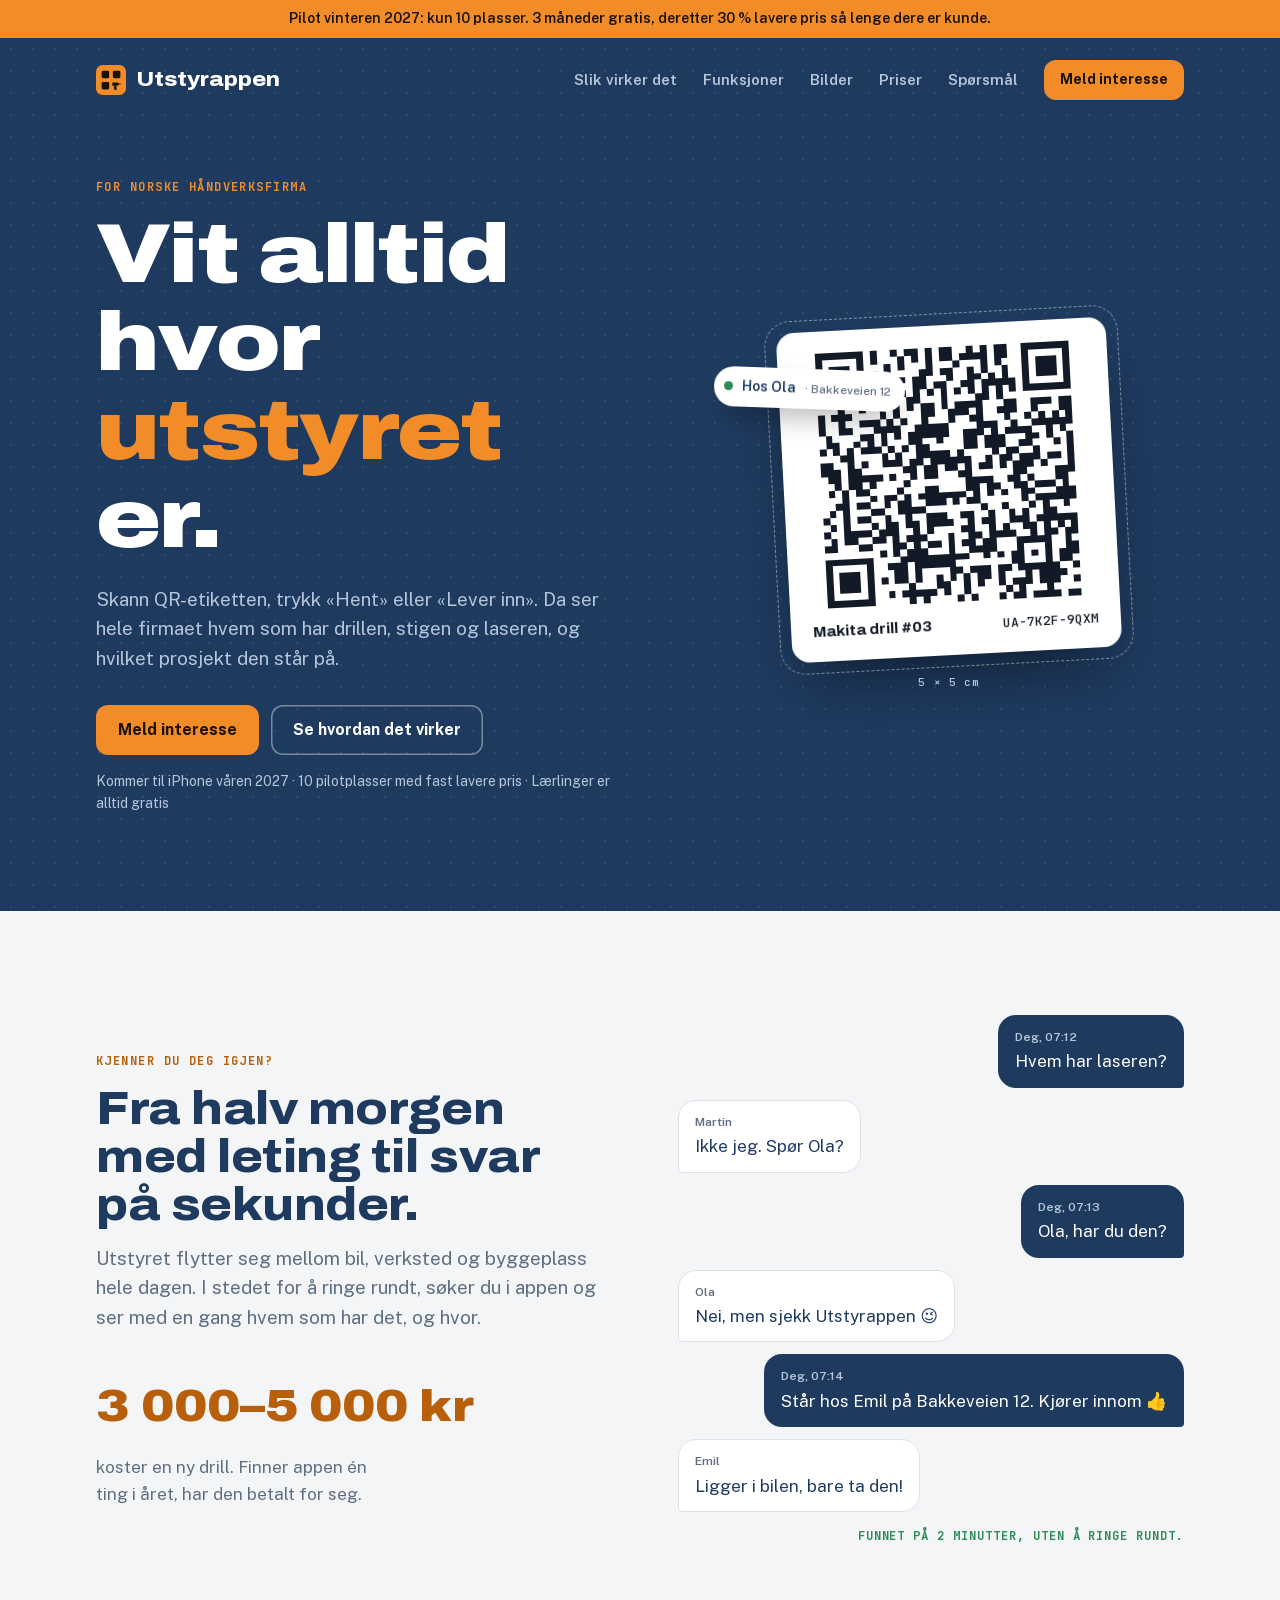
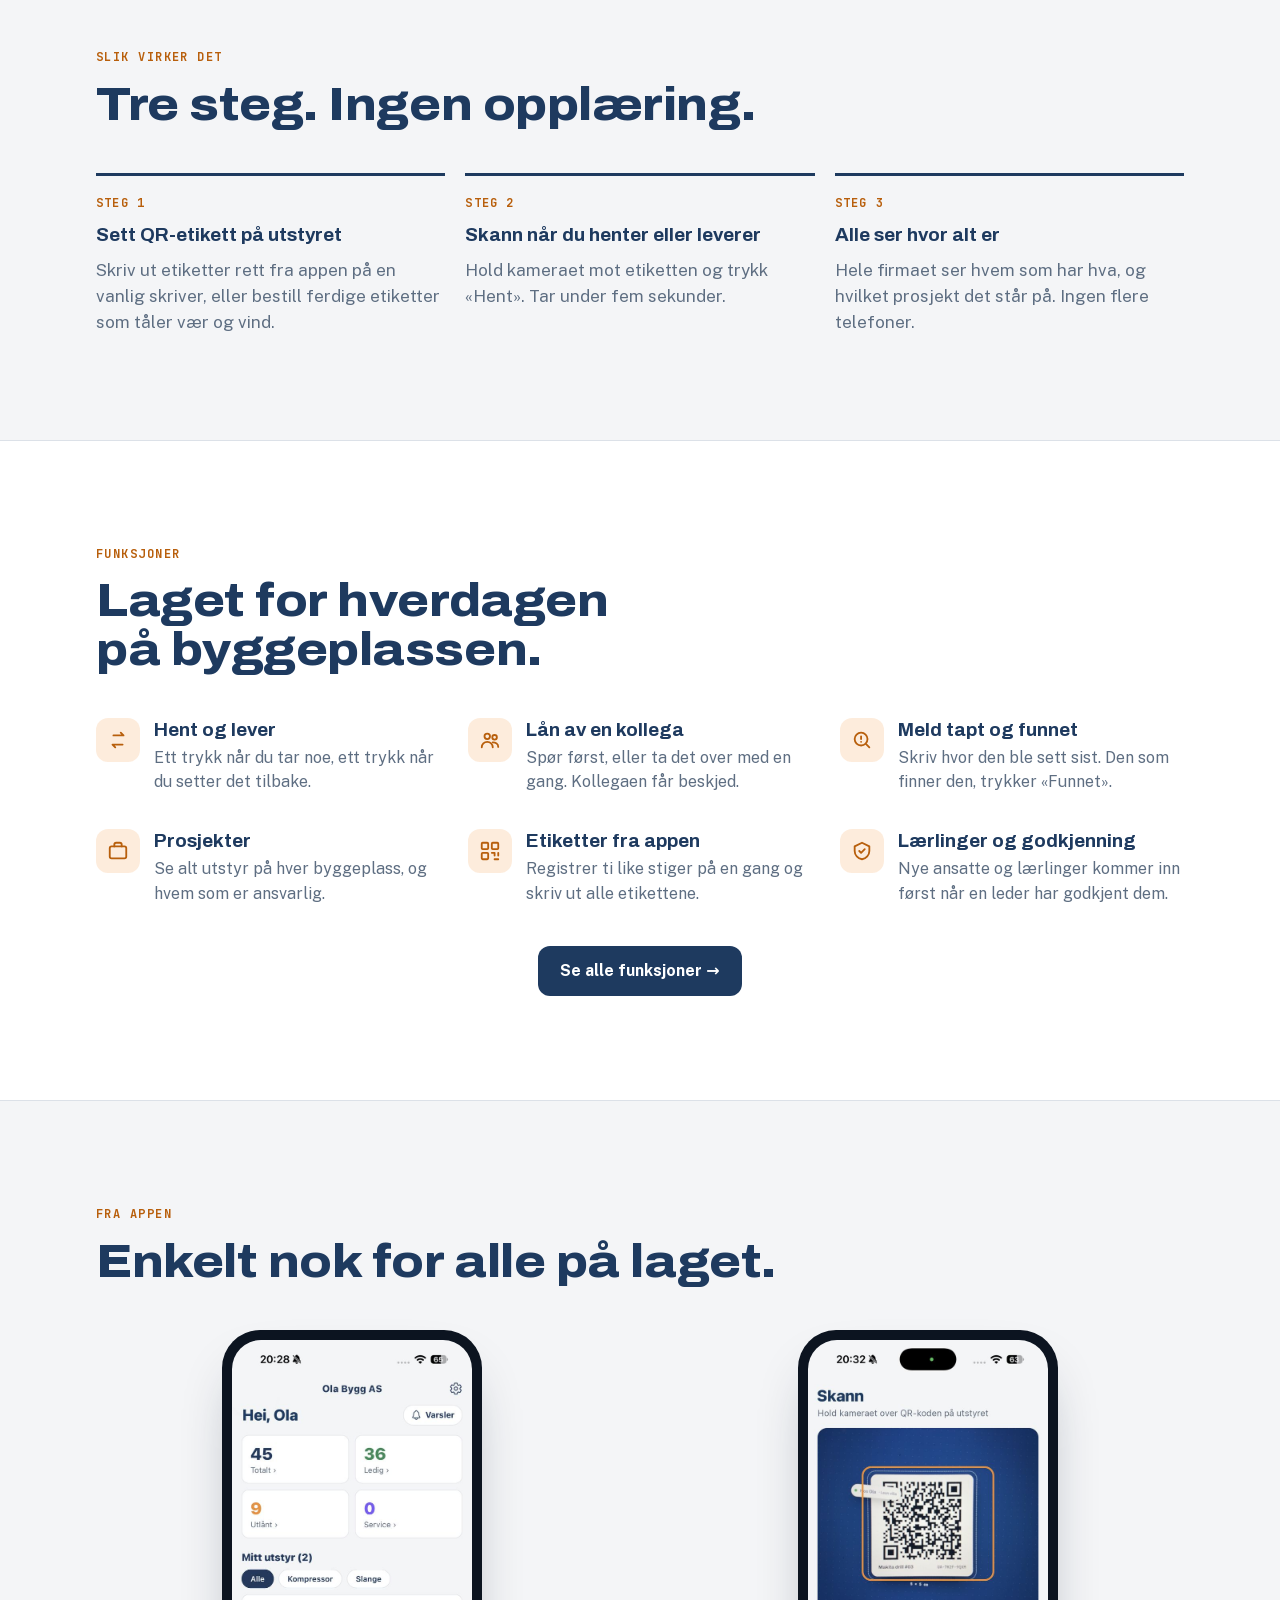
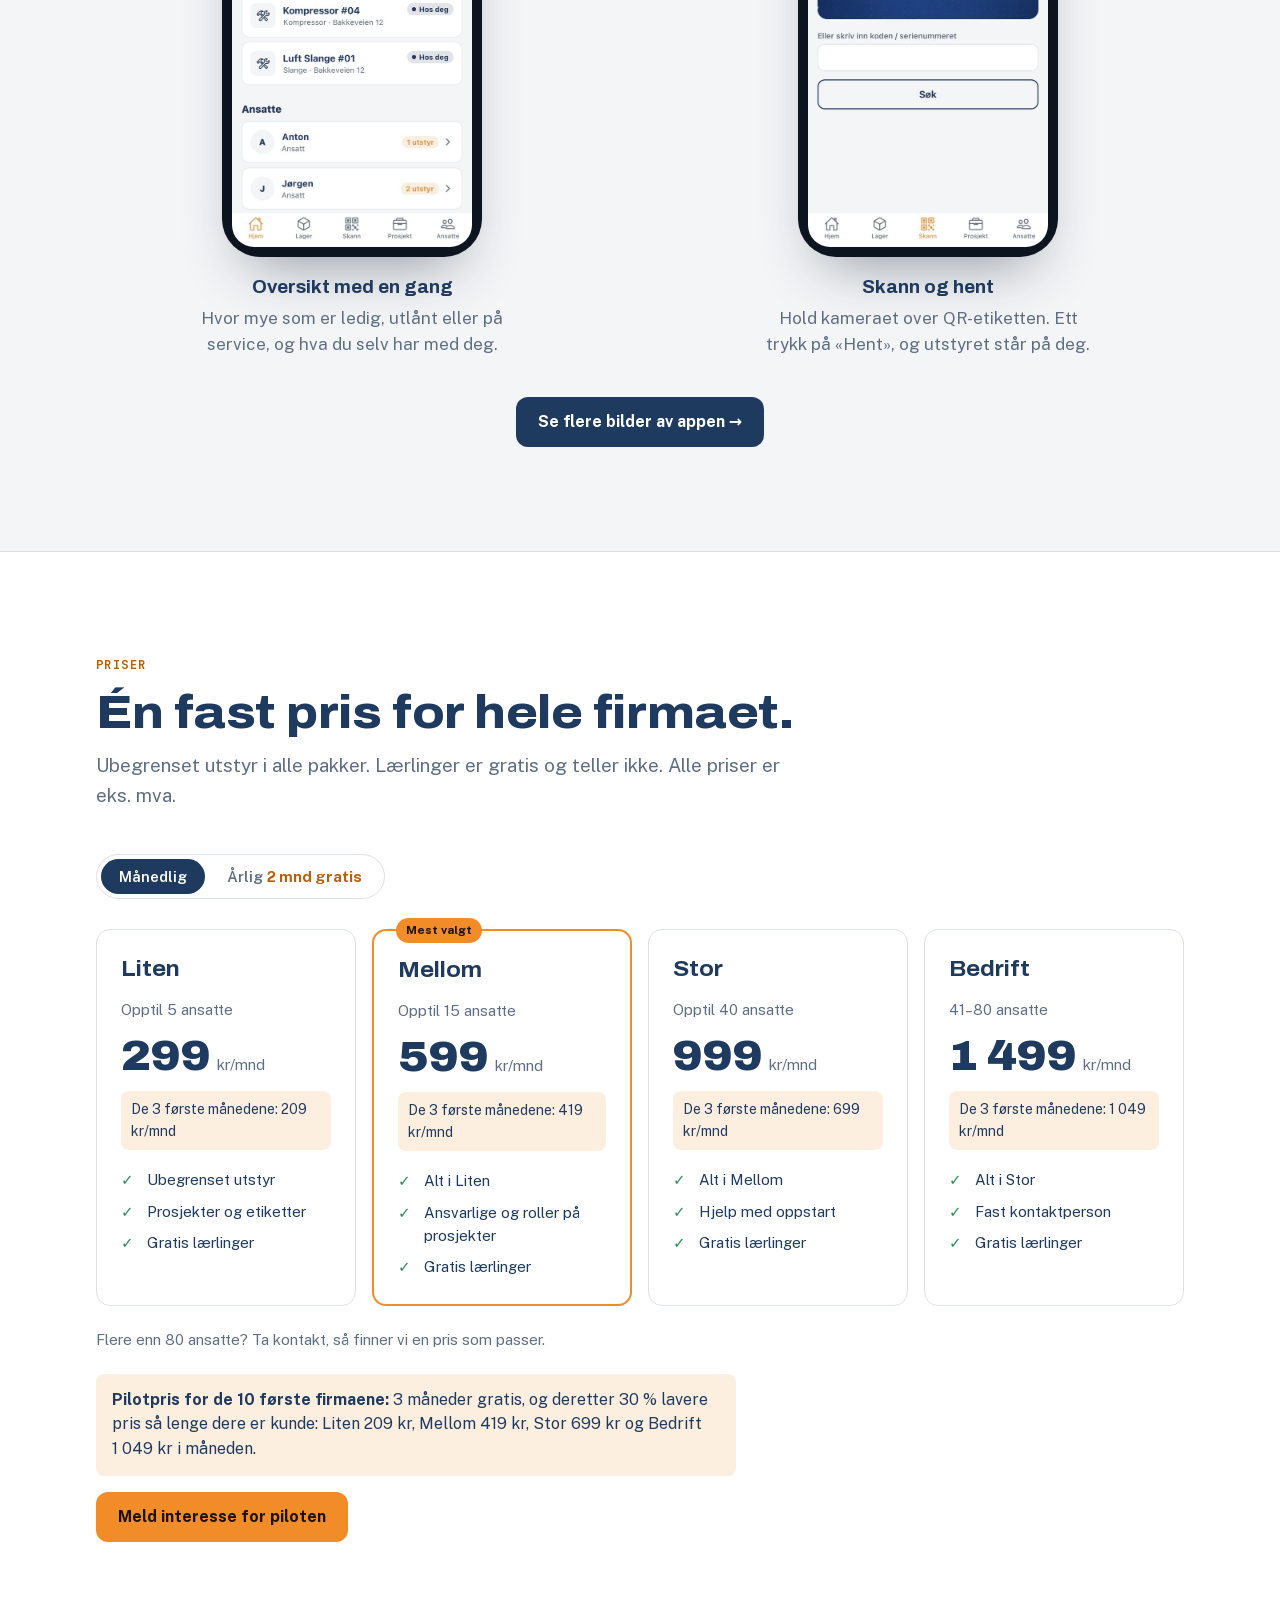
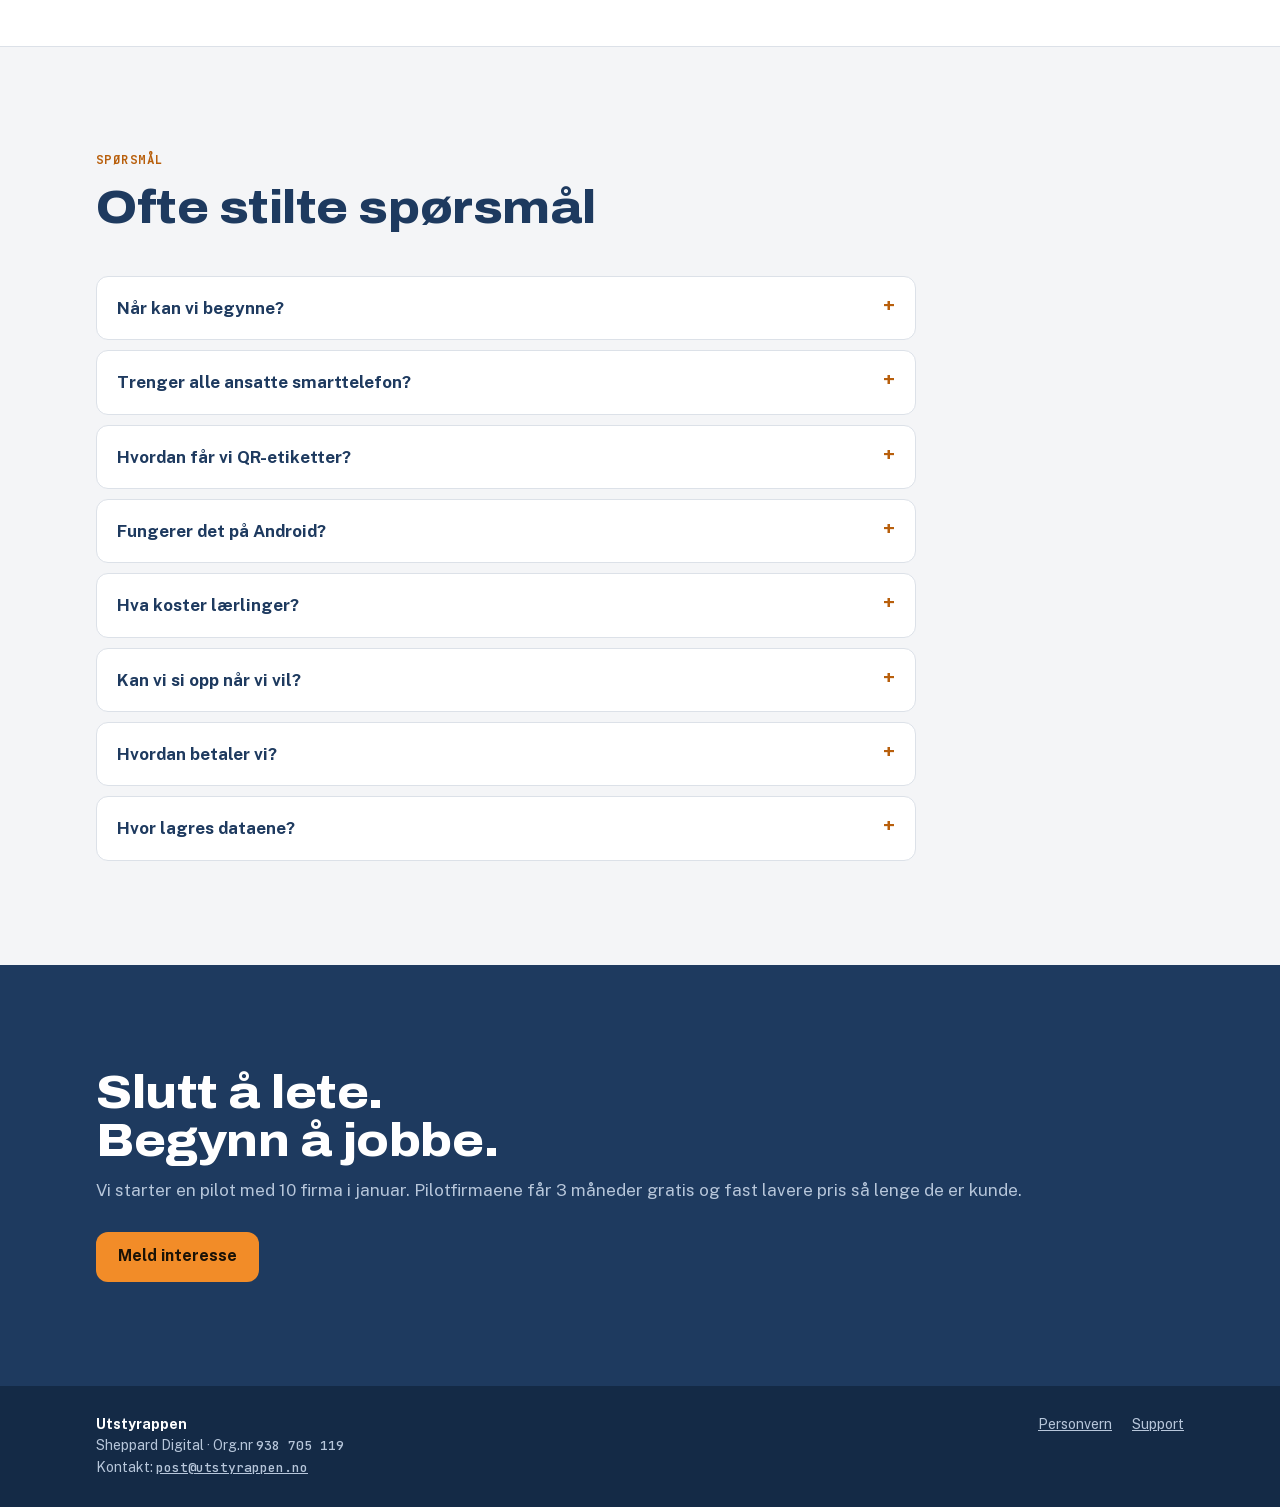
==== commit be81ed3e: "Samtalen ender med en løsning" ====
--- a/index.html
+++ b/index.html
@@ -126,6 +126,7 @@
 .bubble.me { justify-self: end; border-radius: 18px 18px 4px 18px; background: var(--navy); color: var(--on-navy); border-color: transparent; }
 .bubble small { display: block; font-size: 12px; color: var(--muted); font-weight: 600; margin-bottom: 2px; }
 .bubble.me small { color: var(--on-navy-muted); }
+.solved { justify-self: end; margin: 4px 0 0; font: 700 12px var(--font-mono); letter-spacing: .08em; text-transform: uppercase; color: #2E8B57; }
 .switch { display: flex; align-items: center; gap: 10px; color: var(--orange-ink); font: 700 12px var(--font-mono); letter-spacing: .1em; text-transform: uppercase; margin-block: 6px; }
 .switch::before, .switch::after { content: ""; flex: 1; height: 1px; background: var(--line); }
 .appcard { display: grid; grid-template-columns: 40px 1fr auto; gap: 12px; align-items: center; background: var(--surface); border: 2px solid var(--orange); border-radius: 16px; padding: 12px 14px; box-shadow: 0 14px 30px -18px rgba(15,30,50,.45); }
@@ -286,16 +287,14 @@
         <p class="lead">Utstyret flytter seg mellom bil, verksted og byggeplass hele dagen. I stedet for å ringe rundt, søker du i appen og ser med en gang hvem som har det, og hvor.</p>
         <div class="cost"><strong>3 000–5 000 kr</strong><span>koster en ny drill. Finner appen én ting i året, har den betalt for seg.</span></div>
       </div>
-      <div class="calls" aria-label="Eksempel: fra leting til svar i appen">
+      <div class="calls" aria-label="Eksempel på en samtale der Utstyrappen finner laseren">
         <div class="bubble me"><small>Deg, 07:12</small>Hvem har laseren?</div>
         <div class="bubble"><small>Martin</small>Ikke jeg. Spør Ola?</div>
-        <div class="switch"><span>Med Utstyrappen</span></div>
-        <div class="appcard">
-          <span class="appcard-ico" aria-hidden="true"><svg viewBox="0 0 18 18" width="18" height="18"><rect x="1" y="1" width="6" height="6" rx="1" fill="currentColor"/><rect x="11" y="1" width="6" height="6" rx="1" fill="currentColor"/><rect x="1" y="11" width="6" height="6" rx="1" fill="currentColor"/><rect x="11" y="11" width="3" height="3" fill="currentColor"/><rect x="14" y="14" width="3" height="3" fill="currentColor"/></svg></span>
-          <div><b>Hilti laser #02</b><span>Hos Emil · Bakkeveien 12</span></div>
-          <em>Utlånt</em>
-        </div>
-        <div class="bubble me"><small>Deg, 07:13</small>Fant den! Kommer innom Bakkeveien og henter den 👍</div>
+        <div class="bubble me"><small>Deg, 07:13</small>Ola, har du den?</div>
+        <div class="bubble"><small>Ola</small>Nei, men sjekk Utstyrappen 😉</div>
+        <div class="bubble me"><small>Deg, 07:14</small>Står hos Emil på Bakkeveien 12. Kjører innom 👍</div>
+        <div class="bubble"><small>Emil</small>Ligger i bilen, bare ta den!</div>
+        <p class="solved">Funnet på 2 minutter, uten å ringe rundt.</p>
       </div>
     </div>
   </section>
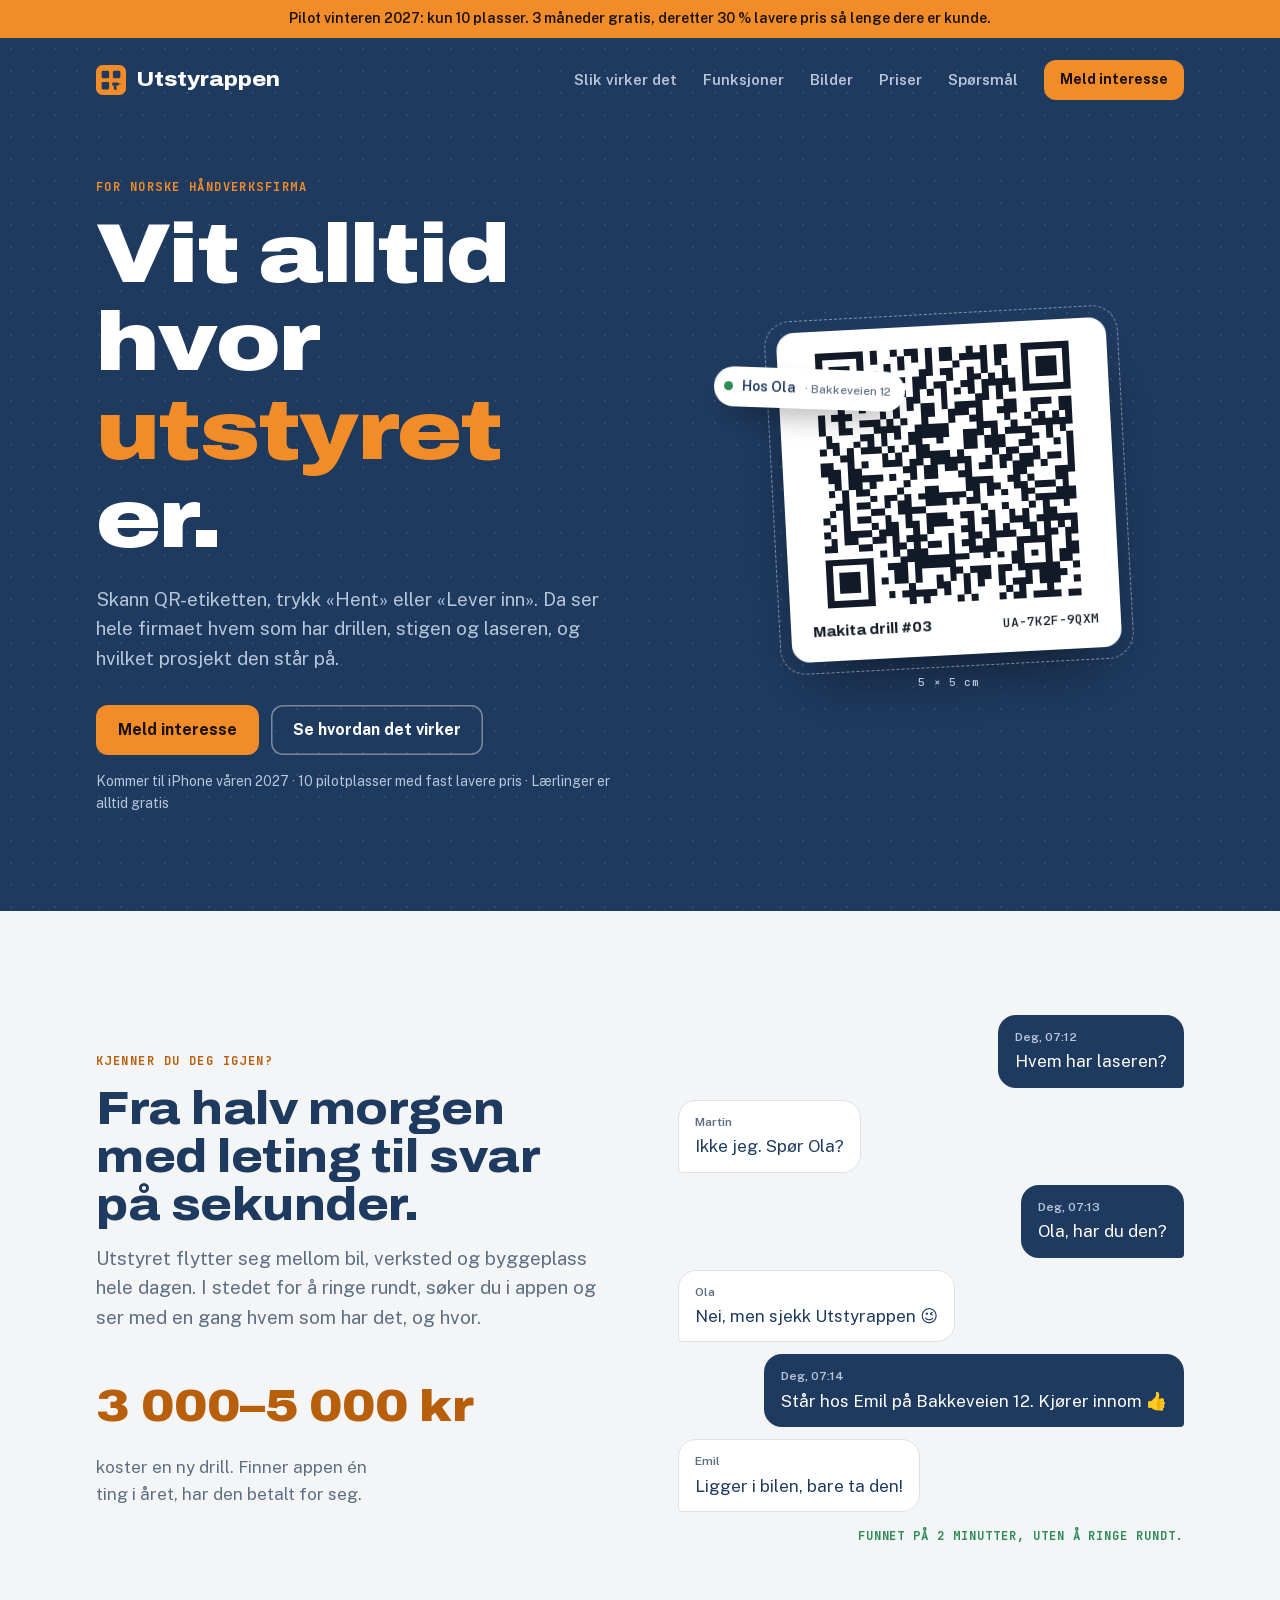
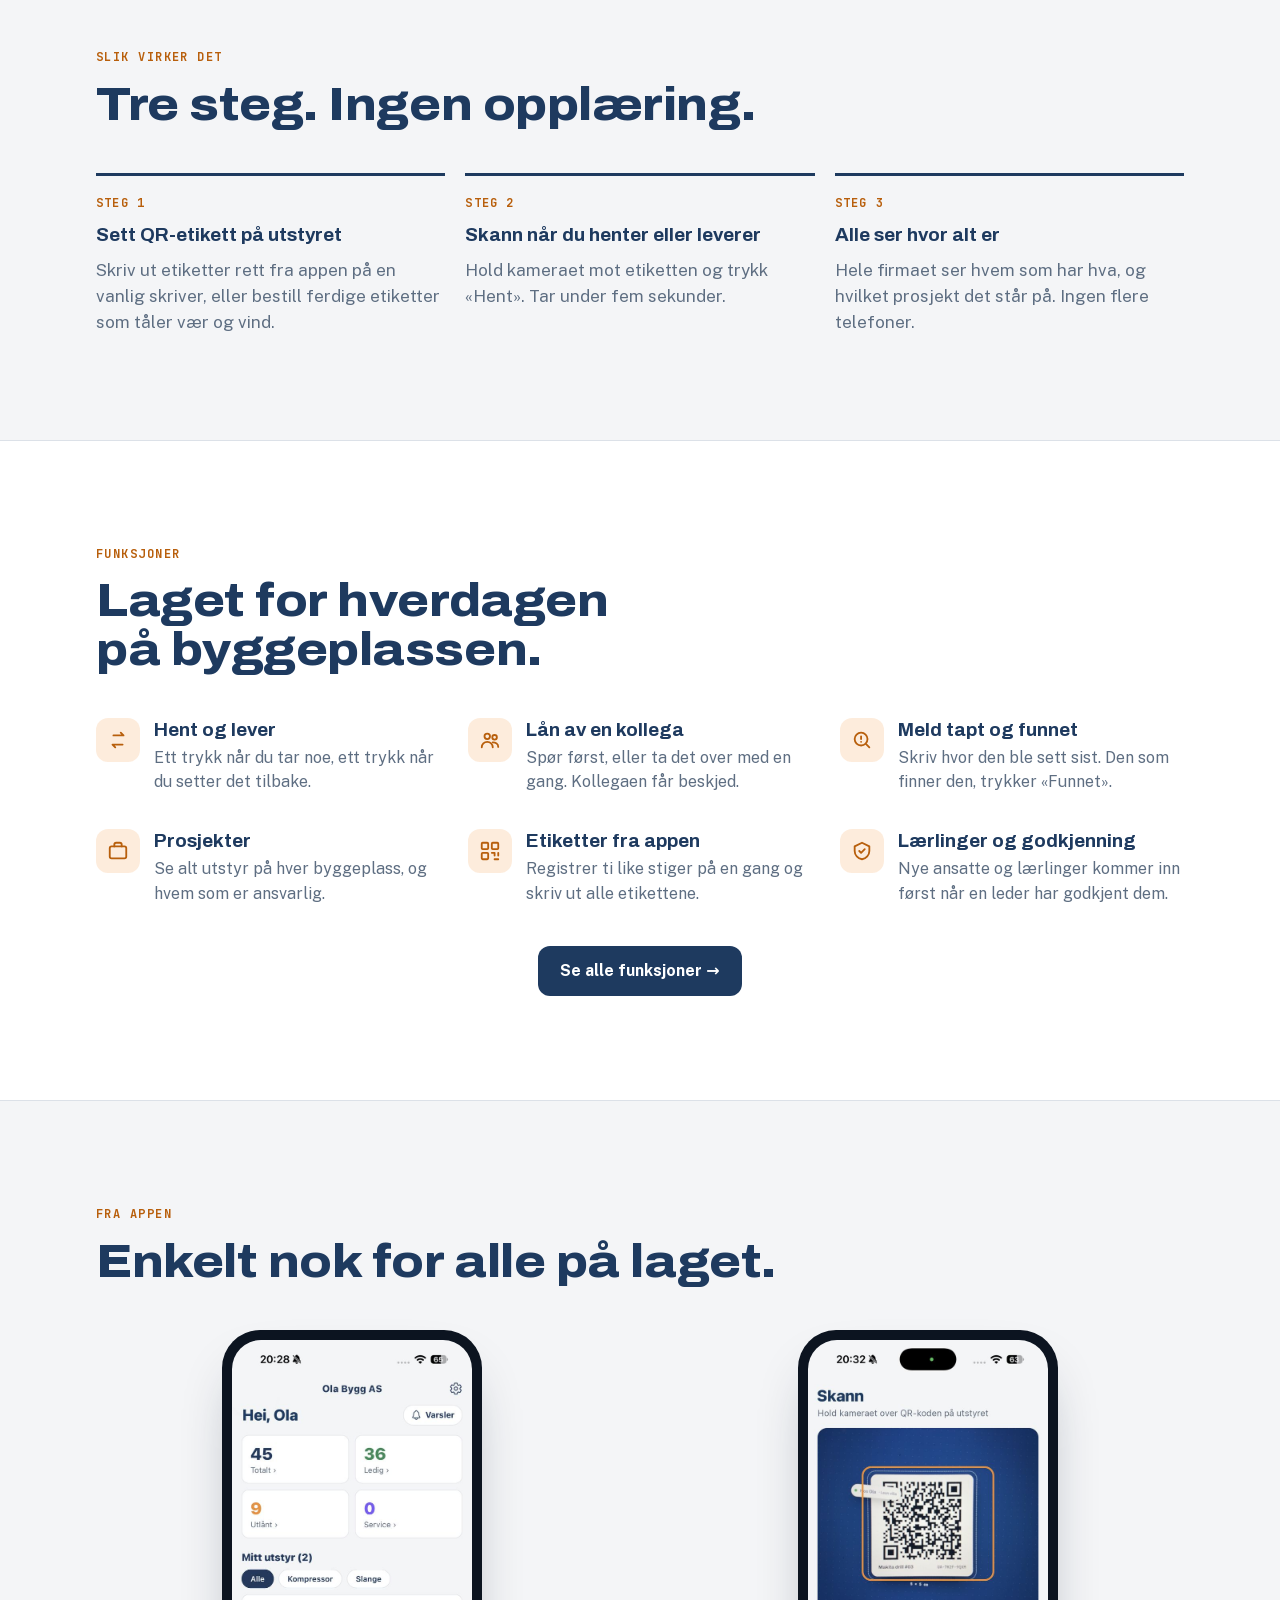
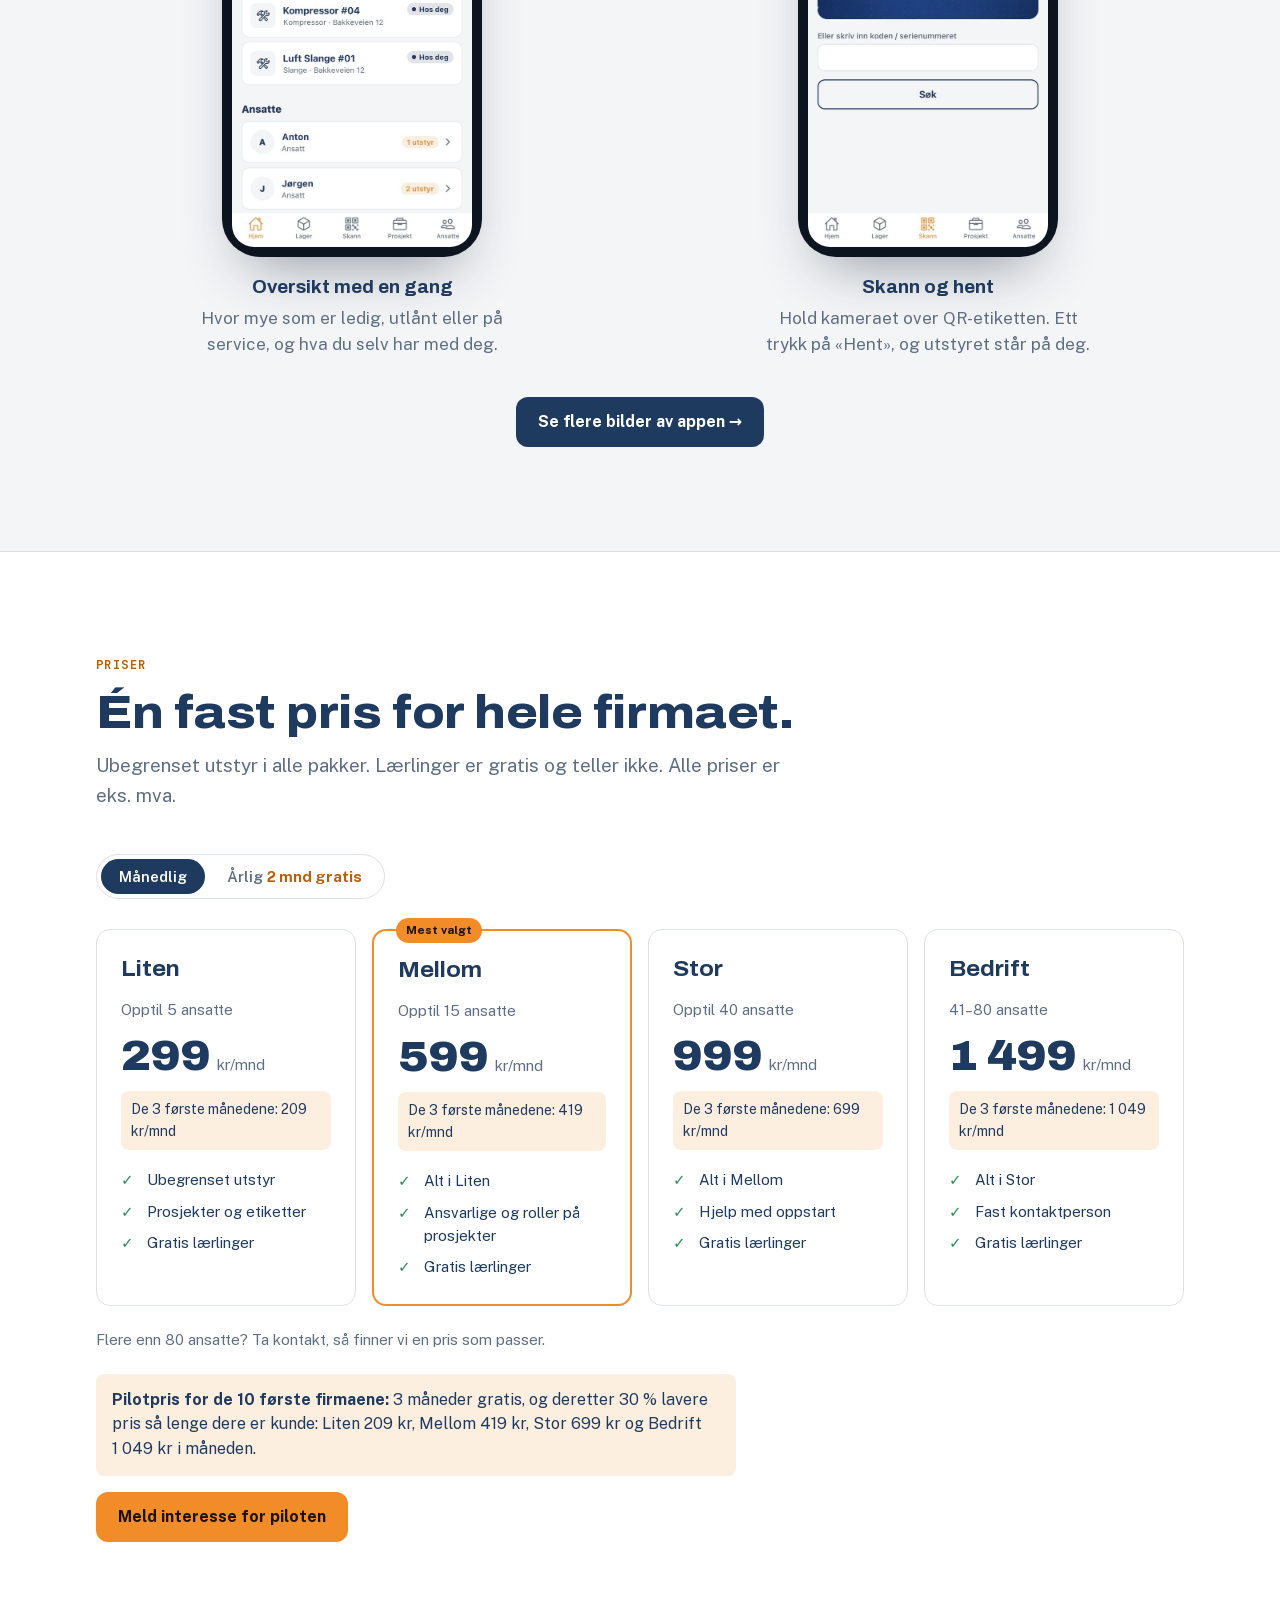
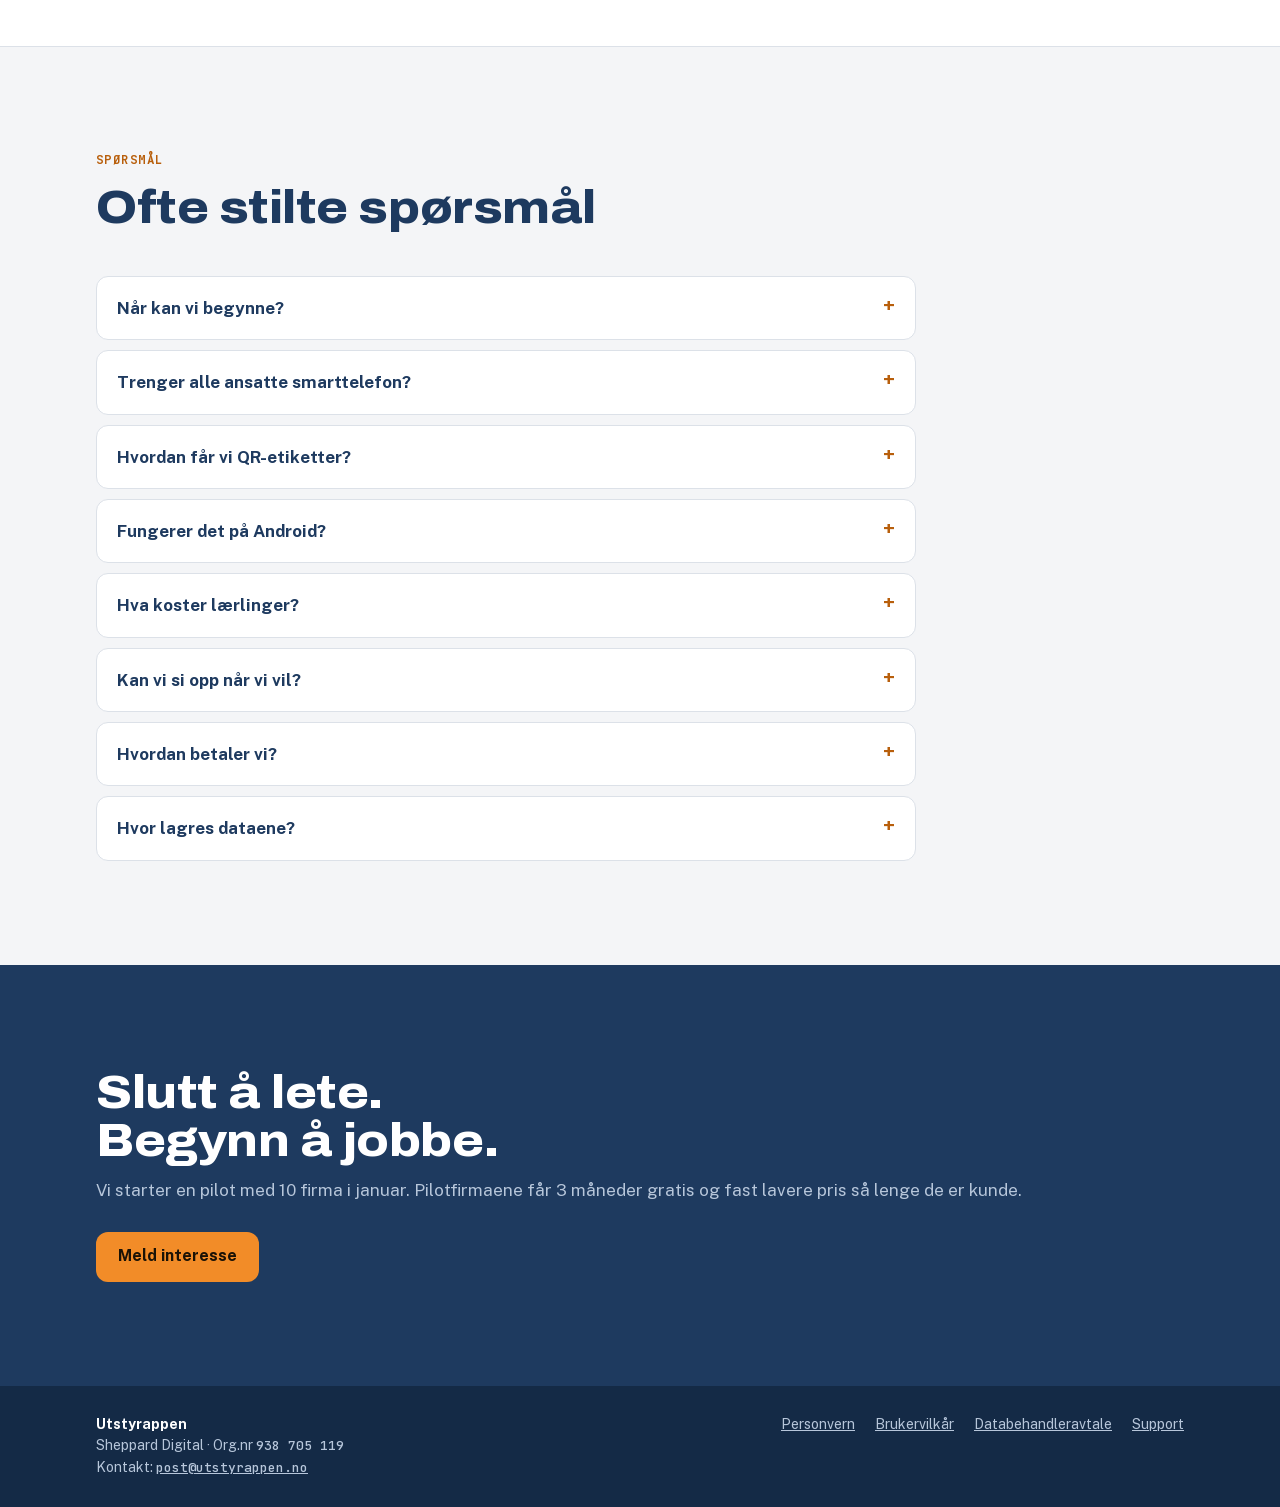
==== commit a2c2395b: "Brukervilkår og databehandleravtale" ====
--- a/index.html
+++ b/index.html
@@ -433,6 +433,8 @@
     </div>
     <div class="links">
       <a href="personvern.html">Personvern</a>
+      <a href="vilkar.html">Brukervilkår</a>
+      <a href="databehandleravtale.html">Databehandleravtale</a>
       <a href="mailto:support@utstyrappen.no">Support</a>
     </div>
   </div>
